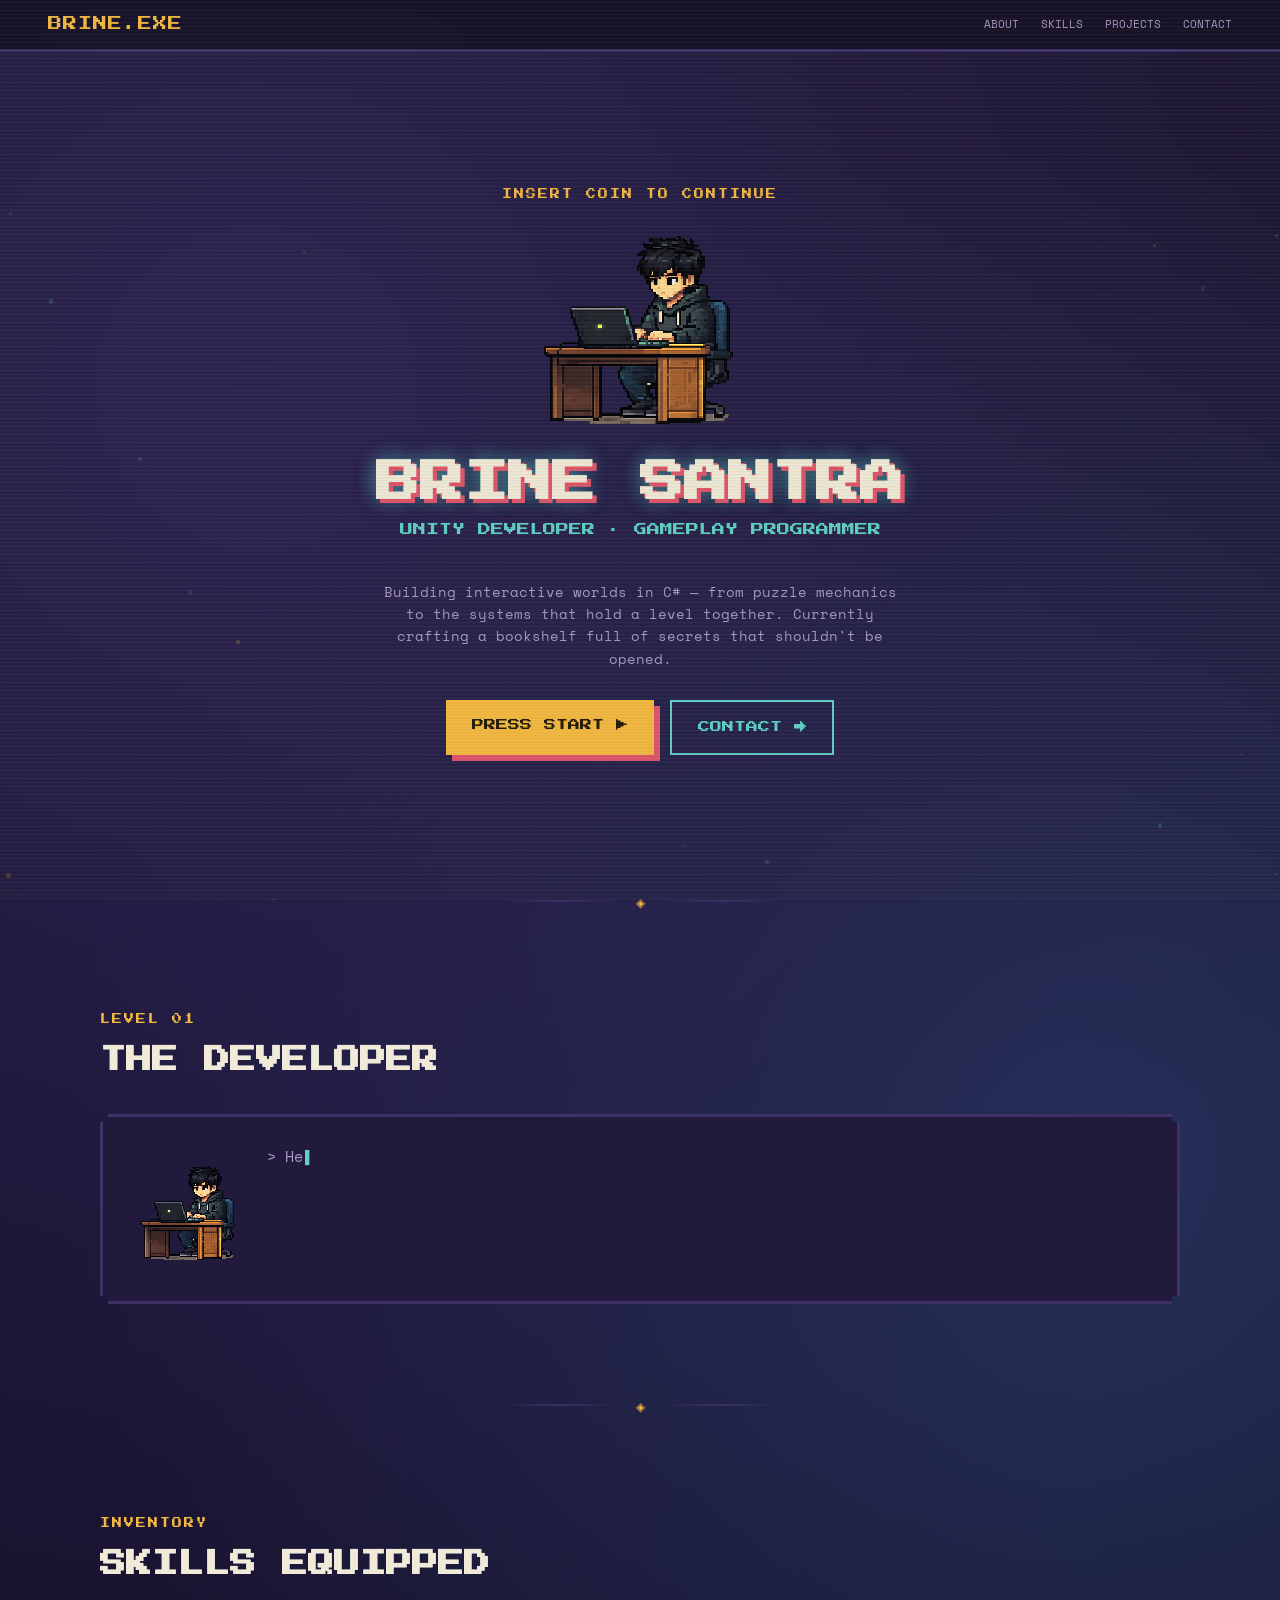
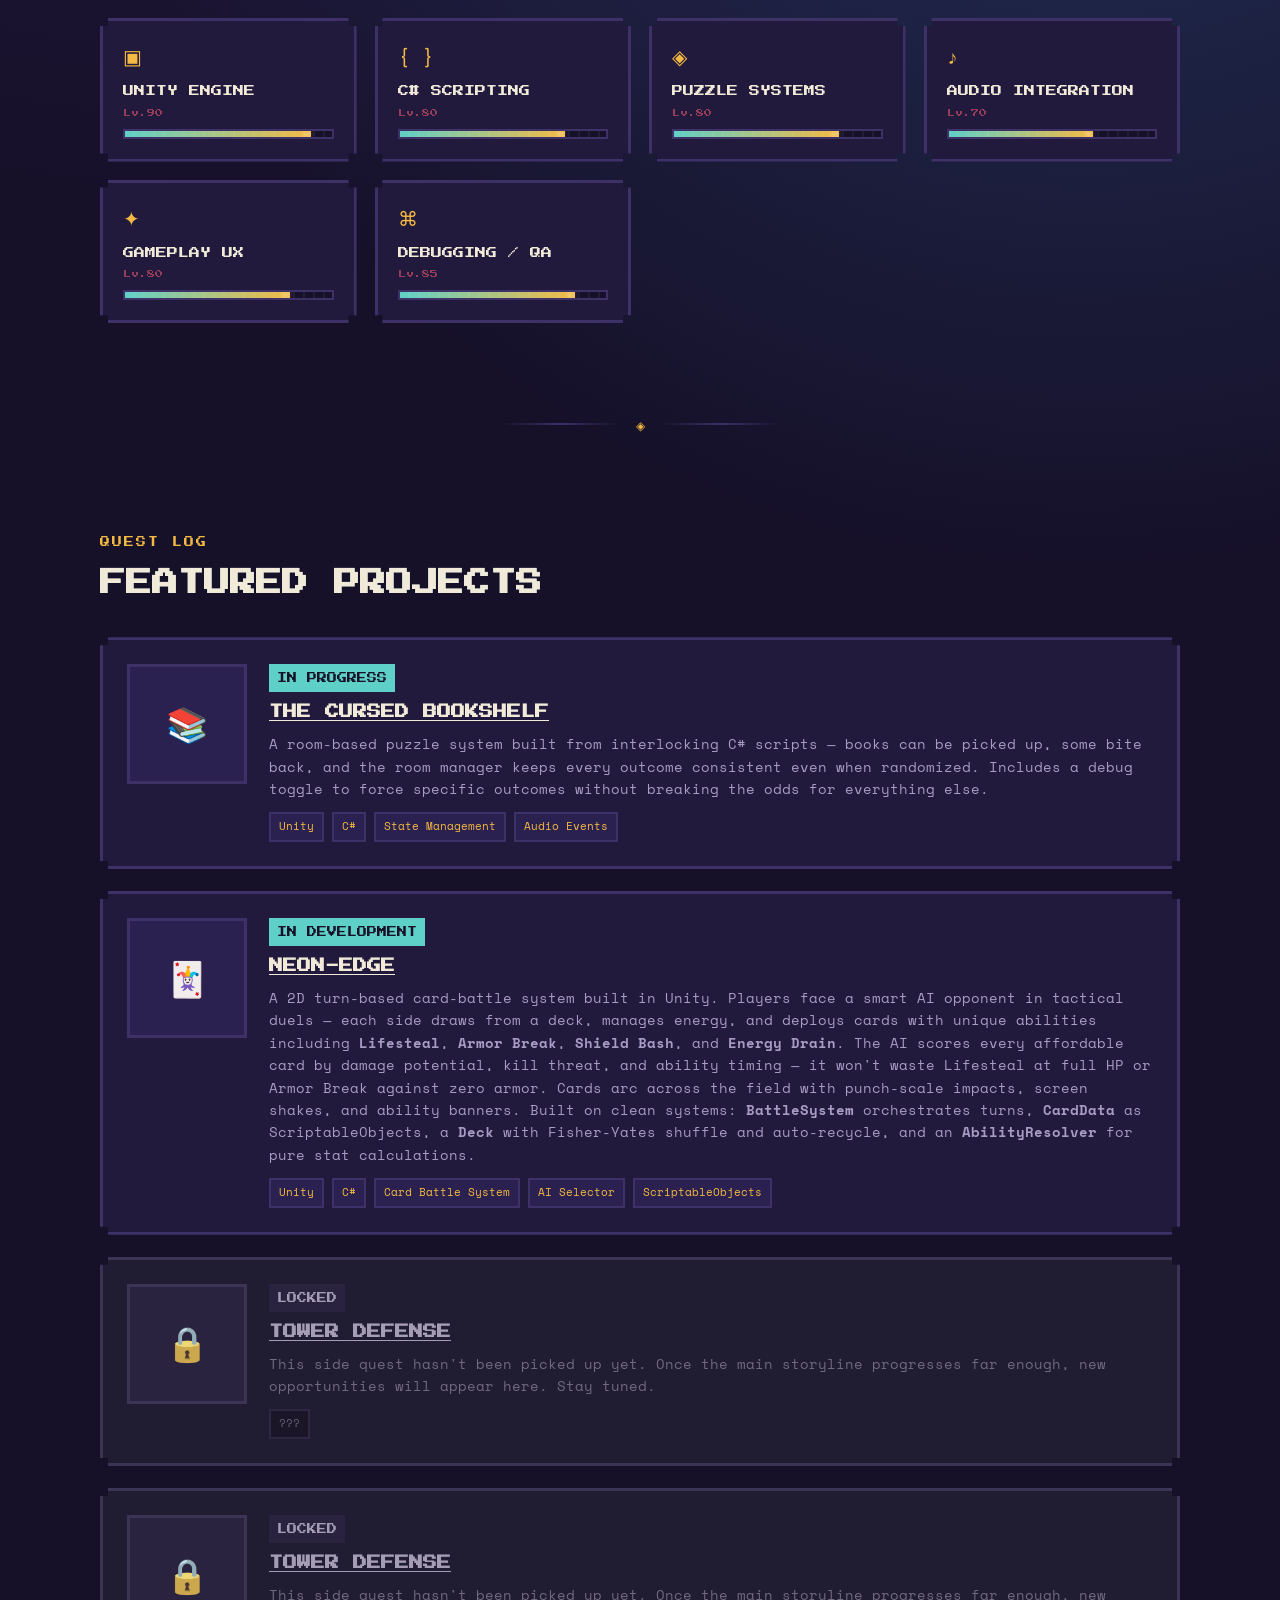
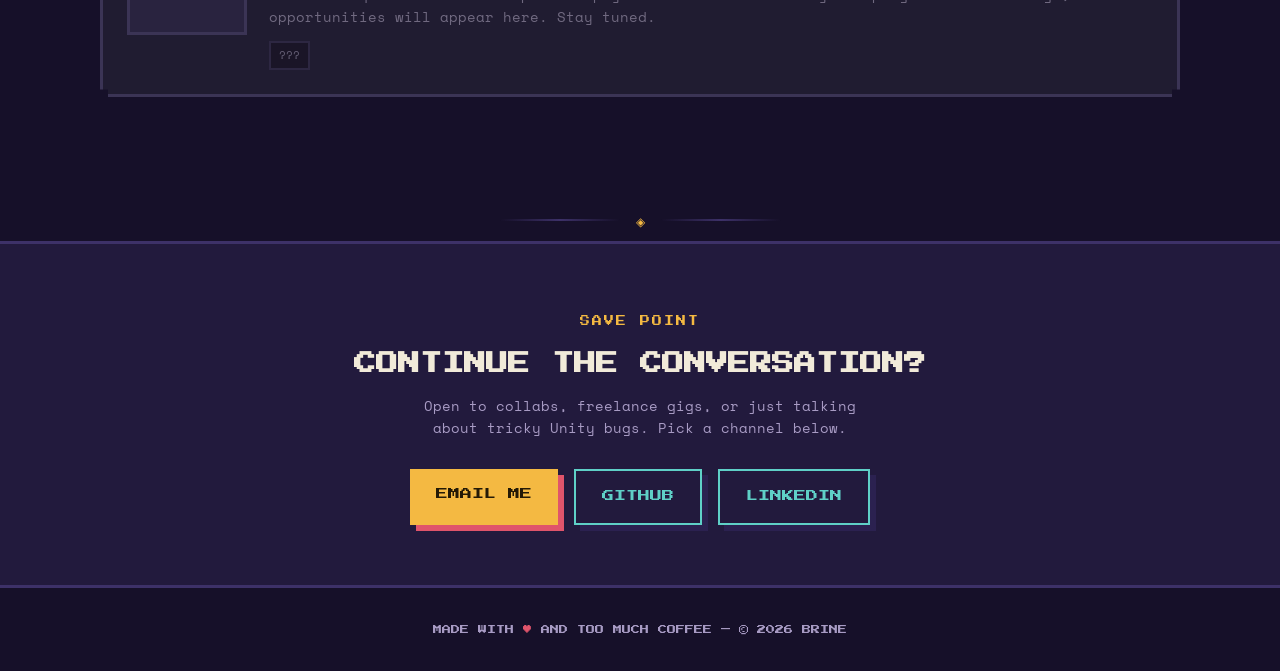
==== index.html @ f021f153 "updating index.html Updated the portfolio from REEF.EXE to BRINE.EXE, including changes to the title" ====
<!DOCTYPE html>
<html lang="en">
<head>
<meta charset="UTF-8">
<meta name="viewport" content="width=device-width, initial-scale=1.0, viewport-fit=cover">
<title>BRINE.EXE — Unity Developer Portfolio</title>
<link rel="icon" href="./assets/dev-laptop.png" type="image/png">
<link rel="preconnect" href="https://fonts.googleapis.com">
<link href="https://fonts.googleapis.com/css2?family=Press+Start+2P&family=Space+Mono:wght@400;700&display=swap" rel="stylesheet">
<link rel="stylesheet" href="style.css">
</head>
<body>

<!-- Scroll progress bar -->
<div class="progress-bar" role="progressbar" aria-valuenow="0" aria-valuemin="0" aria-valuemax="100" id="progressBar"></div>

<!-- CRT overlay with animated scan line -->
<div class="crt-overlay" aria-hidden="true"></div>
<div class="crt-scanline" aria-hidden="true"></div>

<!-- Ambient floating particles -->
<div class="particles" aria-hidden="true" id="particles"></div>

<nav class="nav">
  <span class="nav__logo pixel-font">BRINE.EXE</span>
  <button class="nav__toggle" aria-label="Toggle navigation menu" aria-expanded="false">
    <span></span><span></span><span></span>
  </button>
  <ul class="nav__links" id="navLinks">
    <li><a href="#about">ABOUT</a></li>
    <li><a href="#inventory">SKILLS</a></li>
    <li><a href="#quests">PROJECTS</a></li>
    <li><a href="#save">CONTACT</a></li>
  </ul>
</nav>

<header class="hero">
  <div class="stars" aria-hidden="true" id="starField"></div>
  <p class="hero__coin pixel-font">INSERT COIN TO CONTINUE</p>

  <div class="parallax-wrapper">
    <img src="./assets/dev-laptop.png" alt="Developer at laptop" class="sprite" width="200" height="200" style="image-rendering: pixelated;" loading="eager">
  </div>

  <h1 class="hero__title glitch" data-text="BRINE SANTRA" id="heroTitle">BRINE SANTRA</h1>
  <p class="hero__subtitle">UNITY DEVELOPER · GAMEPLAY PROGRAMMER</p>
  <p class="hero__desc">Building interactive worlds in C# — from puzzle mechanics to the systems that hold a level together. Currently crafting a bookshelf full of secrets that shouldn't be opened.</p>
  <div class="hero__actions">
    <a href="#quests" class="btn">PRESS START ▶</a>
    <a href="#save" class="btn btn--ghost">CONTACT →</a>
  </div>
</header>

<div class="section-divider" data-reveal>
  <span class="section-divider__line"></span>
  <span class="section-divider__icon pixel-font">◈</span>
  <span class="section-divider__line"></span>
</div>

<section id="about" data-reveal>
  <div class="container">
    <p class="section__eyebrow pixel-font">LEVEL 01</p>
    <h2 class="section__title pixel-font"><span class="glitch neon-hover" data-text="THE DEVELOPER">THE DEVELOPER</span></h2>
    <div class="dialogue pixel-border pixel-corners" id="dialogue">
      <img src="./assets/dev-laptop.png" alt="Developer avatar" class="sprite" width="100" height="100" style="image-rendering: pixelated;" loading="lazy">
      <div class="dialogue__text">
        <p data-typewriter>&gt; Hey, I'm <strong>Brine</strong>. I work in <strong>Unity</strong>, writing the C# scripts that turn a scene full of assets into something that actually plays.</p>
        <p data-typewriter data-typewriter-delay="600">&gt; I like systems that talk to each other cleanly — pickups that trigger audio cues, managers that track room state, dialogue that remembers what already happened.</p>
        <p data-typewriter data-typewriter-delay="1200">&gt; Currently deep in a puzzle system involving a bookshelf, a curse, and a lot of edge cases.</p>
      </div>
    </div>
  </div>
</section>

<div class="section-divider" data-reveal>
  <span class="section-divider__line"></span>
  <span class="section-divider__icon pixel-font">◈</span>
  <span class="section-divider__line"></span>
</div>

<section id="inventory" data-reveal>
  <div class="container">
    <p class="section__eyebrow pixel-font">INVENTORY</p>
    <h2 class="section__title pixel-font"><span class="glitch neon-hover" data-text="SKILLS EQUIPPED">SKILLS EQUIPPED</span></h2>
    <div class="grid" data-reveal-stagger>
      <div class="item pixel-border pixel-corners" data-xp="90">
        <div class="item__icon">▣</div>
        <p class="item__name">UNITY ENGINE</p>
        <div class="item__level pixel-font" aria-hidden="true">Lv.90</div>
        <div class="xp-track"><div class="xp-fill"></div></div>
      </div>
      <div class="item pixel-border pixel-corners" data-xp="80">
        <div class="item__icon">{ }</div>
        <p class="item__name">C# SCRIPTING</p>
        <div class="item__level pixel-font" aria-hidden="true">Lv.80</div>
        <div class="xp-track"><div class="xp-fill"></div></div>
      </div>
      <div class="item pixel-border pixel-corners" data-xp="80">
        <div class="item__icon">◈</div>
        <p class="item__name">PUZZLE SYSTEMS</p>
        <div class="item__level pixel-font" aria-hidden="true">Lv.80</div>
        <div class="xp-track"><div class="xp-fill"></div></div>
      </div>
      <div class="item pixel-border pixel-corners" data-xp="70">
        <div class="item__icon">♪</div>
        <p class="item__name">AUDIO INTEGRATION</p>
        <div class="item__level pixel-font" aria-hidden="true">Lv.70</div>
        <div class="xp-track"><div class="xp-fill"></div></div>
      </div>
      <div class="item pixel-border pixel-corners" data-xp="80">
        <div class="item__icon">✦</div>
        <p class="item__name">GAMEPLAY UX</p>
        <div class="item__level pixel-font" aria-hidden="true">Lv.80</div>
        <div class="xp-track"><div class="xp-fill"></div></div>
      </div>
      <div class="item pixel-border pixel-corners" data-xp="85">
        <div class="item__icon">⌘</div>
        <p class="item__name">DEBUGGING / QA</p>
        <div class="item__level pixel-font" aria-hidden="true">Lv.85</div>
        <div class="xp-track"><div class="xp-fill"></div></div>
      </div>
    </div>
  </div>
</section>

<div class="section-divider" data-reveal>
  <span class="section-divider__line"></span>
  <span class="section-divider__icon pixel-font">◈</span>
  <span class="section-divider__line"></span>
</div>

<section id="quests" data-reveal>
  <div class="container">
    <p class="section__eyebrow pixel-font">QUEST LOG</p>
    <h2 class="section__title pixel-font"><span class="glitch neon-hover" data-text="FEATURED PROJECTS">FEATURED PROJECTS</span></h2>

    <article class="quest pixel-border pixel-corners" data-reveal>
      <div class="quest__thumb" aria-hidden="true">📚</div>
      <div>
        <span class="quest__tag">IN PROGRESS</span>
        <h3 class="quest__title"><a href="" class="quest__link">THE CURSED BOOKSHELF</a></h3>
        <p class="quest__desc">A room-based puzzle system built from interlocking C# scripts — books can be picked up, some bite back, and the room manager keeps every outcome consistent even when randomized. Includes a debug toggle to force specific outcomes without breaking the odds for everything else.</p>
        <ul class="quest__stack">
          <li>Unity</li><li>C#</li><li>State Management</li><li>Audio Events</li>
        </ul>
      </div>
    </article>

    <article class="quest pixel-border pixel-corners" data-reveal>
      <div class="quest__thumb" aria-hidden="true">🃏</div>
      <div>
        <span class="quest__tag">IN DEVELOPMENT</span>
        <h3 class="quest__title"><a href="" class="quest__link">NEON-EDGE</a></h3>
        <p class="quest__desc">A 2D turn-based card-battle system built in Unity. Players face a smart AI opponent in tactical duels — each side draws from a deck, manages energy, and deploys cards with unique abilities including <strong>Lifesteal</strong>, <strong>Armor Break</strong>, <strong>Shield Bash</strong>, and <strong>Energy Drain</strong>. The AI scores every affordable card by damage potential, kill threat, and ability timing — it won't waste Lifesteal at full HP or Armor Break against zero armor. Cards arc across the field with punch-scale impacts, screen shakes, and ability banners. Built on clean systems: <strong>BattleSystem</strong> orchestrates turns, <strong>CardData</strong> as ScriptableObjects, a <strong>Deck</strong> with Fisher-Yates shuffle and auto-recycle, and an <strong>AbilityResolver</strong> for pure stat calculations.</p>
        <ul class="quest__stack">
          <li>Unity</li><li>C#</li><li>Card Battle System</li><li>AI Selector</li><li>ScriptableObjects</li>
        </ul>
      </div>
    </article>

    <article class="quest quest--locked pixel-border pixel-corners" data-reveal>
      <div class="quest__thumb" aria-hidden="true">🔒</div>
      <div>
        <span class="quest__tag quest__tag--locked">LOCKED</span>
        <h3 class="quest__title"><a href="" class="quest__link">TOWER DEFENSE</a></h3>
        <p class="quest__desc">This side quest hasn't been picked up yet. Once the main storyline progresses far enough, new opportunities will appear here. Stay tuned.</p>
        <ul class="quest__stack">
          <li>???</li>
        </ul>
      </div>
    </article>

        <article class="quest quest--locked pixel-border pixel-corners" data-reveal>
      <div class="quest__thumb" aria-hidden="true">🔒</div>
      <div>
        <span class="quest__tag quest__tag--locked">LOCKED</span>
        <h3 class="quest__title"><a href="" class="quest__link">TOWER DEFENSE</a></h3>
        <p class="quest__desc">This side quest hasn't been picked up yet. Once the main storyline progresses far enough, new opportunities will appear here. Stay tuned.</p>
        <ul class="quest__stack">
          <li>???</li>
        </ul>
      </div>
    </article>
  </div>
</section>

<div class="section-divider" data-reveal>
  <span class="section-divider__line"></span>
  <span class="section-divider__icon pixel-font">◈</span>
  <span class="section-divider__line"></span>
</div>

<section id="save" class="savepoint" data-reveal>
  <p class="section__eyebrow pixel-font">SAVE POINT</p>
  <h2 class="savepoint__title pixel-font">CONTINUE THE CONVERSATION?</h2>
  <p class="savepoint__desc">Open to collabs, freelance gigs, or just talking about tricky Unity bugs. Pick a channel below.</p>
  <div class="savepoint__links">
    <a href="mailto:you@example.com" class="btn">EMAIL ME</a>
    <a href="https://github.com/brinereef1" class="btn btn--ghost">GITHUB</a>
    <a href="https://www.linkedin.com/in/brine-santra-77b17a32a/" class="btn btn--ghost">LINKEDIN</a>
  </div>
</section>

<button class="back-to-top pixel-font" id="backToTop" aria-label="Back to top">↑ RESUME</button>

<footer>
  <p class="pixel-font">MADE WITH <span class="heart">♥</span> AND TOO MUCH COFFEE — © <span id="year"></span> BRINE</p>
</footer>

<script src="script.js"></script>

</body>
</html>
---- style.css ----
:root{
  --bg-deep:#161029;
  --bg-panel:#221a3d;
  --bg-panel-2:#2b2150;
  --accent-gold:#f4b942;
  --accent-teal:#5fd0c7;
  --accent-magenta:#e0546b;
  --text-light:#f1ead9;
  --text-dim:#a89bc4;
  --line:#3d3168;
  --px:8px;
}

*{box-sizing:border-box;}
html{scroll-behavior:smooth; overflow-x:hidden;}
@media (prefers-reduced-motion: reduce){
  html{scroll-behavior:auto;}
  *{animation-duration:.001ms !important; animation-iteration-count:1 !important; transition-duration:.001ms !important;}
  .glitch::before, .glitch::after{display:none;}
  .shooting-star{display:none !important;}
  .crt-scanline{display:none !important;}
  [data-reveal]{opacity:1 !important; transform:none !important;}
  .back-to-top{opacity:0 !important; pointer-events:none !important;}
}

body{
  margin:0;
  background:var(--bg-deep);
  color:var(--text-light);
  font-family:'Space Mono', monospace;
  line-height:1.6;
  overflow-x:hidden;
  background-image:
    radial-gradient(circle at 20% 10%, #2c2354 0%, transparent 40%),
    radial-gradient(circle at 85% 30%, #23335a 0%, transparent 35%);
}

h1,h2,h3, .pixel-font{
  font-family:'Press Start 2P', monospace;
  line-height:1.5;
}

a{color:inherit;}

/* ── Scroll Progress Bar ─────────────────────────────────────────── */
.progress-bar{
  position:fixed; top:0; left:0; z-index:100;
  height:3px;
  background:linear-gradient(90deg, var(--accent-teal), var(--accent-gold), var(--accent-magenta));
  width:0%;
  transition:width 0.1s linear;
  box-shadow:0 0 8px var(--accent-teal);
}

/* ── CRT Overlay ─────────────────────────────────────────────────── */
.crt-overlay{
  pointer-events:none;
  position:fixed; inset:0; z-index:50;
  background:repeating-linear-gradient(
    to bottom,
    rgba(0,0,0,0.12) 0px,
    rgba(0,0,0,0.12) 1px,
    transparent 2px,
    transparent 3px
  );
  mix-blend-mode:multiply;
  opacity:.35;
}

.crt-scanline{
  pointer-events:none;
  position:fixed; inset:0; z-index:51;
  background:linear-gradient(
    to bottom,
    transparent 0%,
    rgba(95, 208, 199, 0.03) 49.9%,
    rgba(95, 208, 199, 0.08) 50%,
    rgba(244, 185, 66, 0.08) 50.1%,
    transparent 100%
  );
  background-size:100% 4px;
  animation:scanline 8s linear infinite;
}
@keyframes scanline{
  0%{transform:translateY(-100%);}
  100%{transform:translateY(100vh);}
}

/* ── Glitch ──────────────────────────────────────────────────────── */
.glitch{
  position:relative;
  display:inline-block;
}
.glitch::before,
.glitch::after{
  content:attr(data-text);
  position:absolute;
  left:0; top:0;
  width:100%; height:100%;
}
.glitch::before{
  animation:glitch-1 0.3s cubic-bezier(0.25, 0.46, 0.45, 0.94) infinite;
  color:var(--accent-teal);
  z-index:-1;
}
.glitch::after{
  animation:glitch-2 0.3s cubic-bezier(0.25, 0.46, 0.45, 0.94) infinite;
  color:var(--accent-magenta);
  z-index:-2;
}
@keyframes glitch-1{
  0%{ clip-path:inset(40% 0 61% 0); transform:translate(-2px, -2px); }
  20%{ clip-path:inset(92% 0 1% 0); transform:translate(2px, 2px); }
  40%{ clip-path:inset(43% 0 1% 0); transform:translate(-2px, 2px); }
  60%{ clip-path:inset(25% 0 58% 0); transform:translate(2px, -2px); }
  80%{ clip-path:inset(54% 0 7% 0); transform:translate(-2px, -2px); }
  100%{ clip-path:inset(58% 0 43% 0); transform:translate(2px, 2px); }
}
@keyframes glitch-2{
  0%{ clip-path:inset(27% 0 58% 0); transform:translate(2px, -2px); }
  20%{ clip-path:inset(5% 0 58% 0); transform:translate(-2px, 2px); }
  40%{ clip-path:inset(54% 0 7% 0); transform:translate(2px, 2px); }
  60%{ clip-path:inset(73% 0 9% 0); transform:translate(-2px, -2px); }
  80%{ clip-path:inset(40% 0 58% 0); transform:translate(2px, 2px); }
  100%{ clip-path:inset(1% 0 99% 0); transform:translate(-2px, -2px); }
}

.neon-hover{transition:all 0.2s;}
.neon-hover:hover{
  text-shadow:0 0 8px var(--accent-teal), 0 0 16px var(--accent-teal), 0 0 24px var(--accent-magenta);
}

/* ── Pixel Corners & Border ──────────────────────────────────────── */
.pixel-corners{
  clip-path: polygon(
    0 var(--px), var(--px) var(--px), var(--px) 0,
    calc(100% - var(--px)) 0, calc(100% - var(--px)) var(--px), 100% var(--px),
    100% calc(100% - var(--px)), calc(100% - var(--px)) calc(100% - var(--px)), calc(100% - var(--px)) 100%,
    var(--px) 100%, var(--px) calc(100% - var(--px)), 0 calc(100% - var(--px))
  );
}

.pixel-border{
  border:3px solid var(--line);
  background:var(--bg-panel);
}

/* ── Navigation ──────────────────────────────────────────────────── */
.nav{
  position:sticky; top:0; z-index:40;
  display:flex; align-items:center; justify-content:space-between;
  padding:14px clamp(16px,4vw,48px);
  background:rgba(22,16,41,.9);
  backdrop-filter:blur(4px);
  border-bottom:3px solid var(--line);
}
.nav__logo{font-size:clamp(11px,2vw,14px); color:var(--accent-gold); letter-spacing:1px;}
.nav__links{
  display:flex; gap:clamp(10px,2vw,22px);
  font-size:11px; list-style:none; margin:0; padding:0;
  transition:transform 0.3s ease, opacity 0.3s ease;
}
.nav__links a{
  text-decoration:none; color:var(--text-dim);
  transition:color .15s, text-shadow .15s;
  position:relative;
}
.nav__links a::after{
  content:'';
  position:absolute; bottom:-3px; left:0; width:0; height:2px;
  background:var(--accent-teal);
  transition:width 0.2s ease;
}
.nav__links a:hover::after,
.nav__links a:focus-visible::after{width:100%;}
.nav__links a:hover, .nav__links a:focus-visible{
  color:var(--accent-teal);
  text-shadow:0 0 4px var(--accent-teal);
}

/* ── Hamburger ───────────────────────────────────────────────────── */
.nav__toggle{
  display:none;
  flex-direction:column;
  justify-content:center;
  align-items:center;
  gap:5px;
  width:36px; height:36px;
  background:transparent;
  border:2px solid var(--accent-teal);
  cursor:pointer;
  padding:6px;
  z-index:42;
  transition:border-color 0.2s, box-shadow 0.2s;
}
.nav__toggle:hover,
.nav__toggle:focus-visible{
  border-color:var(--accent-gold);
  box-shadow:0 0 10px var(--accent-teal);
  outline:none;
}
.nav__toggle span{
  display:block;
  width:100%; height:2px;
  background:var(--text-light);
  transition:transform 0.3s ease, opacity 0.3s ease;
  transform-origin:center;
}
.nav__toggle[aria-expanded="true"] span:nth-child(1){
  transform:translateY(7px) rotate(45deg);
}
.nav__toggle[aria-expanded="true"] span:nth-child(2){
  opacity:0;
  transform:scaleX(0);
}
.nav__toggle[aria-expanded="true"] span:nth-child(3){
  transform:translateY(-7px) rotate(-45deg);
}

@media (max-width:640px){
  .nav__toggle{display:flex;}
  .nav__links{
    position:fixed; top:0; right:0; z-index:41;
    flex-direction:column;
    gap:0;
    min-width:220px; height:100vh;
    background:rgba(22,16,41,.97);
    backdrop-filter:blur(8px);
    padding:80px 32px 32px;
    transform:translateX(100%);
    opacity:0;
    border-left:3px solid var(--line);
  }
  .nav__links--open{
    transform:translateX(0);
    opacity:1;
  }
  .nav__links li{border-bottom:1px solid var(--line);}
  .nav__links a{
    display:block;
    padding:16px 0;
    font-size:13px;
  }
  body.nav-open{overflow:hidden;}
}

/* ── Hero ────────────────────────────────────────────────────────── */
.hero{
  min-height:92vh;
  display:flex; flex-direction:column; align-items:center; justify-content:center;
  text-align:center;
  padding:clamp(24px,6vw,60px) 20px;
  position:relative;
  overflow:hidden;
}
.hero__coin{
  font-size:10px; color:var(--accent-gold);
  letter-spacing:2px;
  animation:blink 1.1s steps(1) infinite;
}
@keyframes blink{ 50%{opacity:0;} }

.sprite{
  image-rendering:pixelated;
  margin:18px auto 10px;
  display:block;
  transition:transform 0.3s ease;
}
.sprite:hover{transform:scale(1.08);}

.hero__title{
  font-size:clamp(22px,6vw,44px);
  color:var(--text-light);
  text-shadow:
    var(--mouse-shadow-x, 4px) var(--mouse-shadow-y, 4px) 0 var(--accent-magenta),
    var(--mouse-glow-x, 0px) var(--mouse-glow-y, 0px) 20px rgba(95, 208, 199, 0.25);
  margin:10px 0 4px;
  transition:text-shadow 0.08s ease-out;
}
.hero__subtitle{
  font-family:'Press Start 2P',monospace;
  font-size:clamp(10px,2vw,13px);
  color:var(--accent-teal);
  margin:0 0 26px;
}
.hero__desc{max-width:520px; color:var(--text-dim); font-size:14px; margin-bottom:30px;}
.hero__actions{
  display:flex;
  gap:16px;
  flex-wrap:wrap;
  justify-content:center;
}

/* ── Buttons ─────────────────────────────────────────────────────── */
.btn{
  font-family:'Press Start 2P',monospace;
  font-size:12px;
  padding:16px 26px;
  background:var(--accent-gold);
  color:#241a06;
  border:none;
  cursor:pointer;
  text-decoration:none;
  display:inline-block;
  box-shadow:6px 6px 0 var(--accent-magenta);
  transition:transform .12s, box-shadow .12s, text-shadow .12s, background .12s;
  position:relative;
  overflow:hidden;
}
.btn::before{
  content:'';
  position:absolute; inset:0;
  background:linear-gradient(135deg, rgba(255,255,255,0.2) 0%, transparent 50%);
  opacity:0;
  transition:opacity 0.3s;
}
.btn:hover::before{opacity:1;}
.btn:hover, .btn:focus-visible{
  transform:translate(-2px,-2px);
  box-shadow:8px 8px 0 var(--accent-magenta), 0 0 16px var(--accent-gold);
  text-shadow:0 0 8px rgba(244, 185, 66, 0.8);
  outline:none;
}
.btn:active{transform:translate(2px,2px); box-shadow:2px 2px 0 var(--accent-magenta);}
.btn--ghost{
  background:transparent;
  color:var(--accent-teal);
  box-shadow:6px 6px 0 var(--bg-panel-2);
  border:2px solid var(--accent-teal);
}
.btn--ghost:hover{
  box-shadow:8px 8px 0 var(--bg-panel-2), 0 0 20px var(--accent-teal);
  text-shadow:0 0 12px var(--accent-teal);
  background:rgba(95, 208, 199, 0.06);
}

/* ── Stars ───────────────────────────────────────────────────────── */
.stars{
  position:absolute; inset:0; overflow:hidden;
}
.star-far{animation:twinkle-far 6s ease-in-out infinite;}
.star-mid{animation:twinkle-mid 5s ease-in-out infinite;}
.star-near{animation:twinkle-near 4s ease-in-out infinite;}
@keyframes twinkle-far{
  0%,100%{opacity:0.2; transform:translateY(0);}
  50%{opacity:0.5; transform:translateY(-8px);}
}
@keyframes twinkle-mid{
  0%,100%{opacity:0.4; transform:translateY(0);}
  50%{opacity:0.7; transform:translateY(-12px);}
}
@keyframes twinkle-near{
  0%,100%{opacity:0.6; transform:translateY(0);}
  50%{opacity:1; transform:translateY(-16px);}
}

/* ── Shooting Stars ──────────────────────────────────────────────── */
.shooting-star{
  position:absolute;
  width:3px; height:3px;
  background:var(--text-light);
  border-radius:50%;
  box-shadow:0 0 6px 2px rgba(244,185,66,0.6);
}
@keyframes shoot{
  0%{transform:translateX(0) translateY(0) scale(1); opacity:1;}
  10%{opacity:1; box-shadow:0 0 12px 4px rgba(244,185,66,0.8);}
  30%{transform:translateX(-180px) translateY(120px) scale(0.6); opacity:0.7;}
  100%{transform:translateX(-400px) translateY(280px) scale(0.1); opacity:0;}
}

/* ── Floating Particles ──────────────────────────────────────────── */
.particles{
  position:fixed; inset:0; z-index:1;
  pointer-events:none;
  overflow:hidden;
}
@keyframes float-particle{
  0%,100%{transform:translateY(0) translateX(0); opacity:0.1;}
  25%{transform:translateY(-30px) translateX(10px); opacity:0.2;}
  50%{transform:translateY(-60px) translateX(-5px); opacity:0.15;}
  75%{transform:translateY(-20px) translateX(15px); opacity:0.2;}
}

/* ── Sections ────────────────────────────────────────────────────── */
section{
  padding:80px clamp(18px,6vw,60px);
  position:relative;
  z-index:2;
}
.section__eyebrow{
  font-size:10px; color:var(--accent-gold); letter-spacing:2px; margin-bottom:14px;
}
.section__title{
  font-size:clamp(18px,3.4vw,26px);
  margin:0 0 34px;
  color:var(--text-light);
}
.container{max-width:1080px; margin:0 auto;}

/* ── Section Dividers ────────────────────────────────────────────── */
.section-divider{
  display:flex;
  align-items:center;
  justify-content:center;
  gap:16px;
  padding:12px 20px;
  position:relative;
  z-index:2;
}
.section-divider__line{
  flex:1;
  max-width:120px;
  height:2px;
  background:linear-gradient(90deg, transparent, var(--line), transparent);
}
.section-divider__icon{
  font-size:12px;
  color:var(--accent-gold);
  animation:divider-pulse 2.5s ease-in-out infinite;
}
@keyframes divider-pulse{
  0%,100%{opacity:0.4; transform:scale(1);}
  50%{opacity:1; transform:scale(1.15);}
}

/* ── Reveal Animations ───────────────────────────────────────────── */
[data-reveal]{
  opacity:0;
  transform:translateY(30px);
  transition:opacity 0.6s cubic-bezier(0.22, 1, 0.36, 1),
              transform 0.6s cubic-bezier(0.22, 1, 0.36, 1);
}
[data-reveal].revealed{
  opacity:1;
  transform:translateY(0);
}

[data-reveal-stagger] > *{
  opacity:0;
  transform:translateY(20px);
  transition:opacity 0.5s ease, transform 0.5s ease;
}
[data-reveal].revealed [data-reveal-stagger] > *{
  opacity:1;
  transform:translateY(0);
}

/* ── Dialogue ────────────────────────────────────────────────────── */
.dialogue{
  display:grid; grid-template-columns:auto 1fr; gap:28px; align-items:start;
  padding:28px clamp(18px,4vw,36px);
}
.dialogue__text p{margin:0 0 14px; font-size:14.5px; color:var(--text-dim);}
.dialogue__text strong{color:var(--accent-teal);}
@media (max-width:640px){
  .dialogue{grid-template-columns:1fr; text-align:center;}
  .dialogue__avatar{margin:0 auto;}
}

/* ── Typewriter ──────────────────────────────────────────────────── */
.typewriter-cursor{
  display:inline-block;
  color:var(--accent-teal);
  animation:typewriter-blink 0.7s steps(1) infinite;
  margin-left:2px;
  font-weight:700;
}
@keyframes typewriter-blink{
  0%,100%{opacity:0;}
  50%{opacity:1;}
}

/* ── Skills Grid ─────────────────────────────────────────────────── */
.grid{
  display:grid; gap:18px;
  grid-template-columns:repeat(auto-fit,minmax(210px,1fr));
}
.item{
  padding:20px; position:relative;
  transition:all .3s cubic-bezier(0.22, 1, 0.36, 1);
  overflow:hidden;
}
.item::before{
  content:'';
  position:absolute; inset:0;
  background:linear-gradient(135deg, transparent 60%, rgba(95, 208, 199, 0.05));
  opacity:0;
  transition:opacity 0.3s;
}
.item:hover::before{opacity:1;}
.item:hover{
  box-shadow:0 0 20px rgba(95, 208, 199, 0.25), inset 0 0 12px rgba(95, 208, 199, 0.08);
  transform:translateY(-4px) scale(1.02);
  border-color:var(--accent-teal);
}
.item__icon{font-size:20px; margin-bottom:10px; color:var(--accent-gold); display:inline-block;}
.item__name{
  font-family:'Press Start 2P'; font-size:11px; margin:0 0 6px; color:var(--text-light);
}
.item__level{
  font-size:8px; color:var(--accent-magenta); margin-bottom:10px;
  opacity:0.6;
  transition:opacity 0.3s, transform 0.3s;
}
.item:hover .item__level{
  opacity:1;
  transform:scale(1.1);
}
.xp-track{
  height:10px; background:var(--bg-deep); border:2px solid var(--line);
  position:relative;
  overflow:hidden;
}
.xp-track::after{
  content:'';
  position:absolute; inset:0;
  background:repeating-linear-gradient(
    90deg,
    transparent 0px,
    transparent 8px,
    rgba(255,255,255,0.05) 8px,
    rgba(255,255,255,0.05) 10px
  );
  pointer-events:none;
}
.xp-fill{
  height:100%; width:0%;
  background:linear-gradient(90deg, var(--accent-teal), var(--accent-gold));
  transition:width 1.2s cubic-bezier(0.22, 1, 0.36, 1);
  position:relative;
}
.xp-fill::after{
  content:'';
  position:absolute; right:0; top:0; bottom:0; width:8px;
  background:rgba(255,255,255,0.25);
  filter:blur(2px);
}

/* ── Quest Cards ─────────────────────────────────────────────────── */
.quest{
  padding:24px; margin-bottom:22px;
  display:grid; grid-template-columns:120px 1fr; gap:22px; align-items:start;
  transition:all .3s cubic-bezier(0.22, 1, 0.36, 1);
  position:relative;
}
.quest:hover{
  transform:translateY(-4px);
  box-shadow:0 16px 32px rgba(95, 208, 199, 0.2), 0 0 20px rgba(224, 84, 107, 0.12);
  border-color:var(--accent-teal);
}
@media (max-width:600px){ .quest{grid-template-columns:1fr;} }
.quest__tag{
  font-family:'Press Start 2P'; font-size:10px; color:var(--bg-deep);
  background:var(--accent-teal); padding:6px 8px; display:inline-block; margin-bottom:10px;
}
.quest__title{
  font-family:'Press Start 2P'; font-size:14px; margin:0 0 10px; color:var(--text-light);
}
.quest__desc{color:var(--text-dim); font-size:14px; margin:0 0 12px;}
.quest__stack{display:flex; flex-wrap:wrap; gap:8px; list-style:none; padding:0; margin:0; font-size:11px;}
.quest__stack li{
  background:var(--bg-panel-2); border:2px solid var(--line);
  padding:4px 8px; color:var(--accent-gold);
  transition:all 0.2s;
}
.quest:hover .quest__stack li{
  border-color:var(--accent-teal);
}
.quest__thumb{
  width:100%; aspect-ratio:1/1; background:var(--bg-panel-2);
  display:flex; align-items:center; justify-content:center; font-size:34px;
  border:3px solid var(--line);
  transition:border-color 0.3s, transform 0.3s;
}
.quest:hover .quest__thumb{
  border-color:var(--accent-gold);
  transform:scale(1.03);
}

/* ── Locked Quest Card ───────────────────────────────────────────── */
.quest--locked{
  opacity:0.7;
  filter:grayscale(0.4);
  transition:all 0.3s ease;
}
.quest--locked:hover{
  opacity:0.85;
  filter:grayscale(0.2);
  transform:translateY(-3px);
  box-shadow:0 12px 24px rgba(95, 208, 199, 0.08), 0 0 16px rgba(224, 84, 107, 0.05);
  border-color:var(--line);
}
.quest--locked .quest__tag--locked{
  background:var(--bg-panel-2);
  color:var(--text-dim);
}
.quest--locked .quest__title{color:var(--text-dim);}
.quest--locked .quest__desc{color:var(--text-dim); opacity:0.6;}
.quest--locked .quest__stack li{
  background:var(--bg-deep);
  color:var(--text-dim);
  opacity:0.5;
}
.quest--locked:hover .quest__thumb{
  border-color:var(--line);
  transform:scale(1.02);
}

/* ── Save Point / Contact ────────────────────────────────────────── */
.savepoint{
  text-align:center; padding:60px clamp(18px,6vw,60px);
  background:var(--bg-panel);
  border-top:3px solid var(--line);
  border-bottom:3px solid var(--line);
}
.savepoint__title{font-size:clamp(16px,3vw,22px); margin-bottom:14px;}
.savepoint__desc{color:var(--text-dim); max-width:460px; margin:0 auto 30px; font-size:14px;}
.savepoint__links{display:flex; flex-wrap:wrap; gap:16px; justify-content:center;}

/* ── Back to Top ─────────────────────────────────────────────────── */
.back-to-top{
  position:fixed; bottom:24px; right:24px; z-index:45;
  font-size:10px;
  padding:14px 18px;
  background:var(--bg-panel);
  color:var(--accent-teal);
  border:2px solid var(--accent-teal);
  cursor:pointer;
  opacity:0;
  transform:translateY(20px);
  pointer-events:none;
  transition:opacity 0.4s ease, transform 0.4s ease, box-shadow 0.3s, background 0.3s;
  box-shadow:0 0 0 transparent;
}
.back-to-top--visible{
  opacity:1;
  transform:translateY(0);
  pointer-events:auto;
}
.back-to-top:hover,
.back-to-top:focus-visible{
  background:var(--bg-panel-2);
  box-shadow:0 0 20px var(--accent-teal), 0 0 40px rgba(95, 208, 199, 0.2);
  color:var(--text-light);
  transform:translateY(-2px);
  outline:none;
}
.back-to-top:active{
  transform:translateY(1px);
}

/* ── Footer ──────────────────────────────────────────────────────── */
footer{
  text-align:center; padding:26px;
  font-size:11px;
  color:var(--text-dim);
  position:relative;
  z-index:2;
}
footer p{font-size:9px;}
.heart{
  color:var(--accent-magenta);
  display:inline-block;
  transition:transform 0.2s;
}
footer:hover .heart{
  animation:heart-beat 0.5s ease-in-out 3;
}
@keyframes heart-beat{
  0%,100%{transform:scale(1);}
  25%{transform:scale(1.3);}
  50%{transform:scale(1);}
  75%{transform:scale(1.2);}
}

/* ── Focus ───────────────────────────────────────────────────────── */
a:focus-visible, button:focus-visible{
  outline:3px solid var(--accent-gold);
  outline-offset:2px;
}

/* ── Parallax ────────────────────────────────────────────────────── */
.parallax-wrapper{
  will-change:transform;
}
@media (prefers-reduced-motion: reduce){
  .parallax-wrapper{transform:n
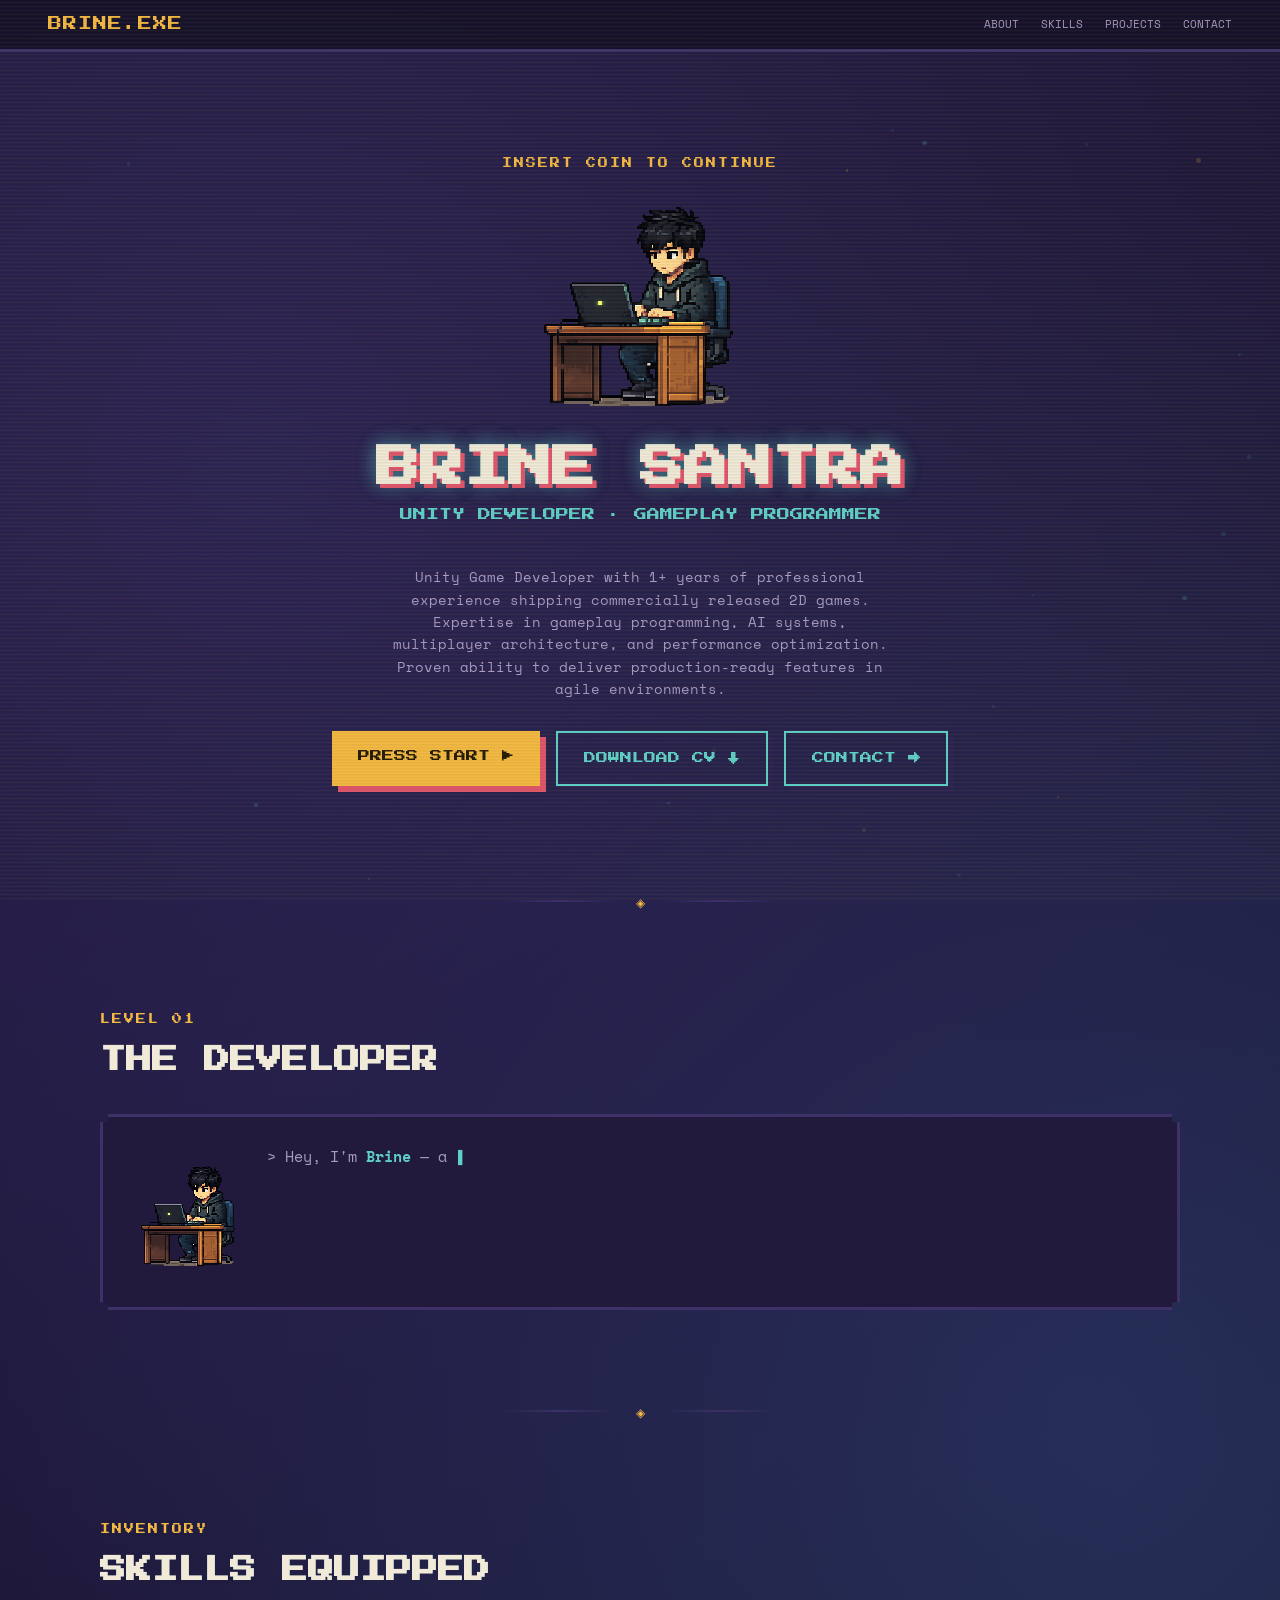
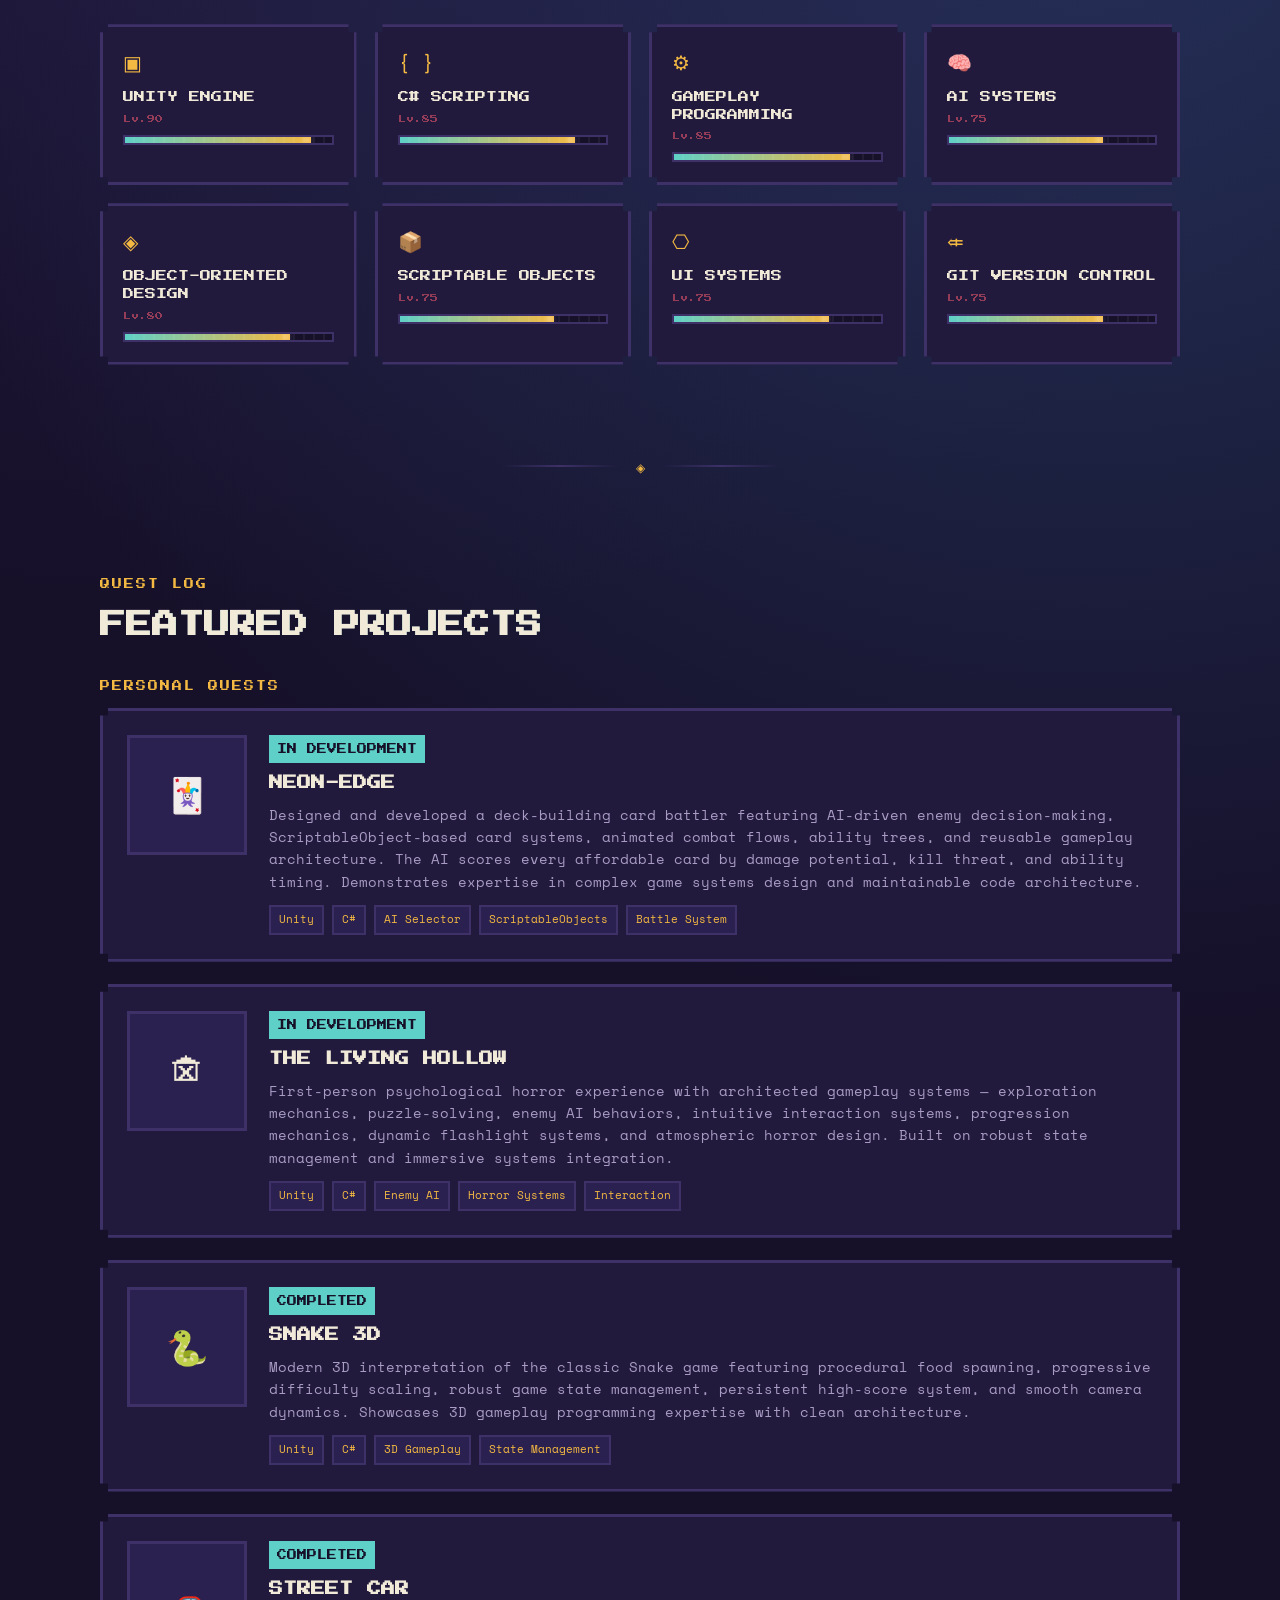
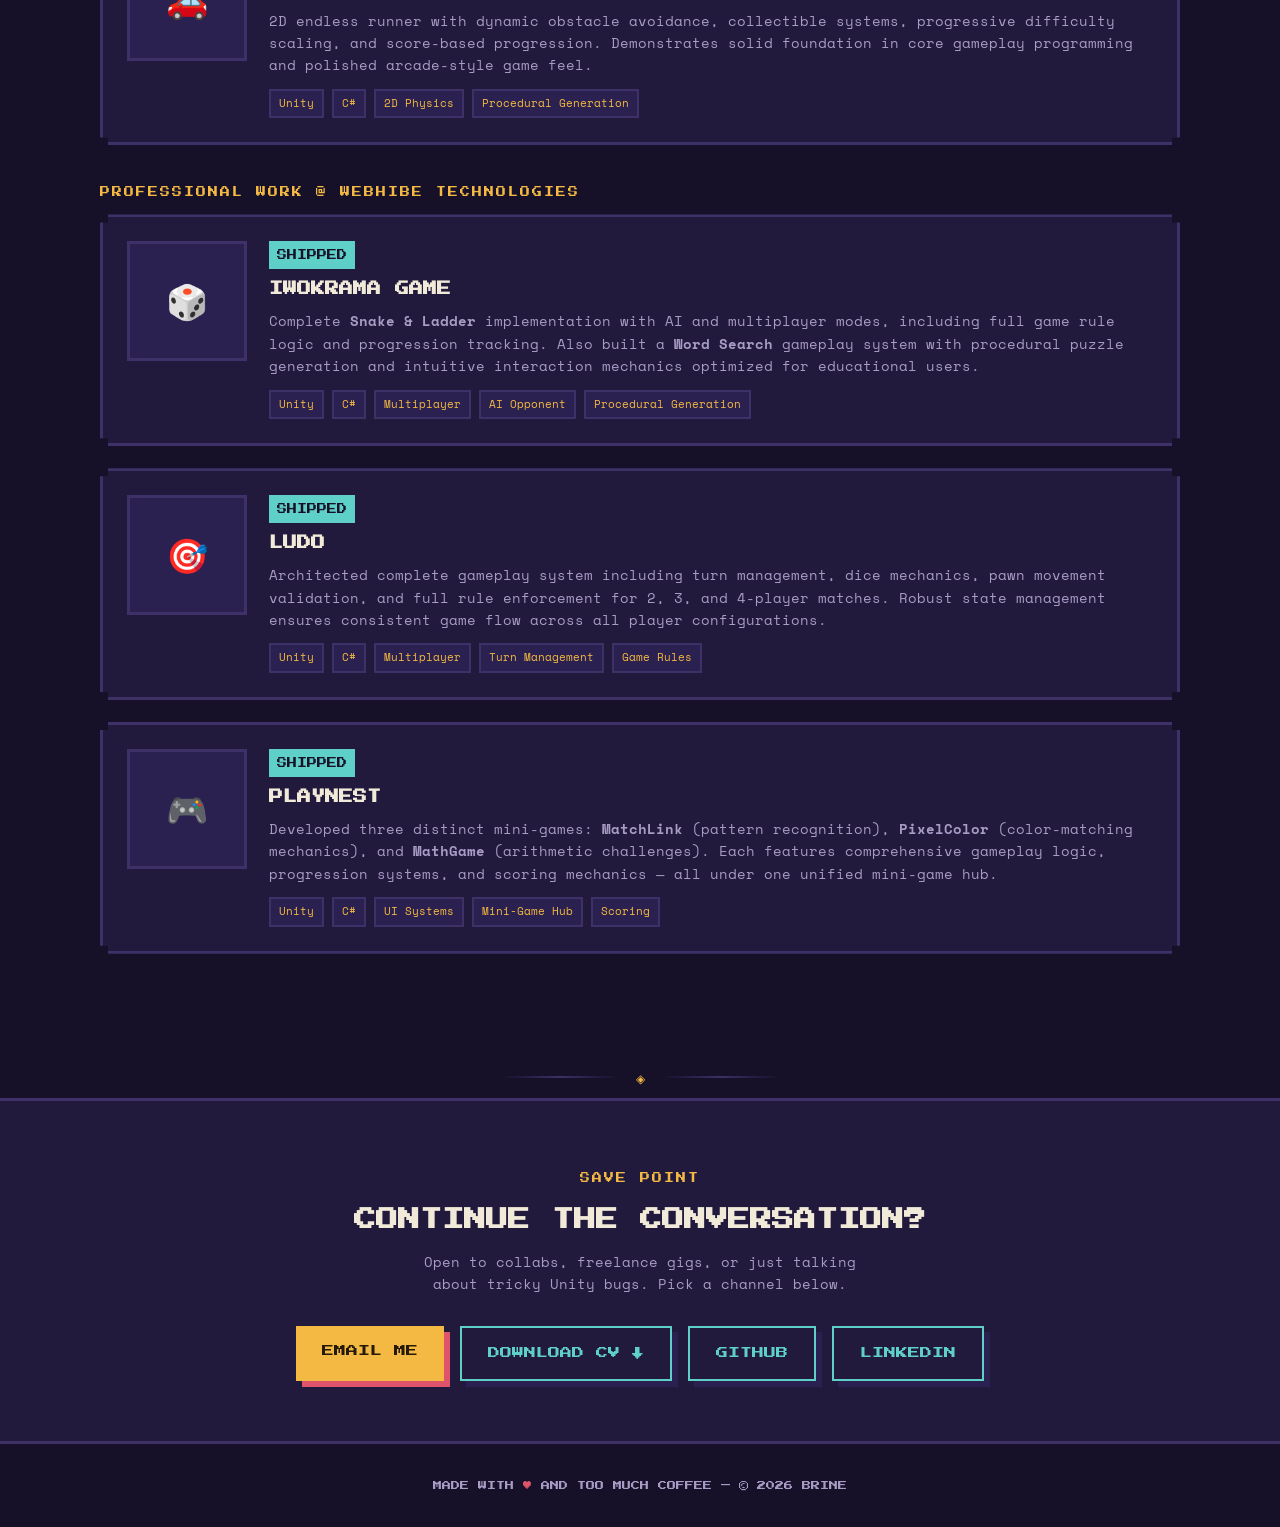
==== commit 5dff450b: "Revise portfolio content and add downloadable CV" ====
--- a/index.html
+++ b/index.html
@@ -44,9 +44,10 @@
 
   <h1 class="hero__title glitch" data-text="BRINE SANTRA" id="heroTitle">BRINE SANTRA</h1>
   <p class="hero__subtitle">UNITY DEVELOPER · GAMEPLAY PROGRAMMER</p>
-  <p class="hero__desc">Building interactive worlds in C# — from puzzle mechanics to the systems that hold a level together. Currently crafting a bookshelf full of secrets that shouldn't be opened.</p>
+  <p class="hero__desc">Unity Game Developer with 1+ years of professional experience shipping commercially released 2D games. Expertise in gameplay programming, AI systems, multiplayer architecture, and performance optimization. Proven ability to deliver production-ready features in agile environments.</p>
   <div class="hero__actions">
     <a href="#quests" class="btn">PRESS START ▶</a>
+    <a href="./assets/BrineSantra_Resume.pdf" download="BrineSantra_Resume.pdf" class="btn btn--ghost">DOWNLOAD CV ↓</a>
     <a href="#save" class="btn btn--ghost">CONTACT →</a>
   </div>
 </header>
@@ -64,9 +65,9 @@
     <div class="dialogue pixel-border pixel-corners" id="dialogue">
       <img src="./assets/dev-laptop.png" alt="Developer avatar" class="sprite" width="100" height="100" style="image-rendering: pixelated;" loading="lazy">
       <div class="dialogue__text">
-        <p data-typewriter>&gt; Hey, I'm <strong>Brine</strong>. I work in <strong>Unity</strong>, writing the C# scripts that turn a scene full of assets into something that actually plays.</p>
-        <p data-typewriter data-typewriter-delay="600">&gt; I like systems that talk to each other cleanly — pickups that trigger audio cues, managers that track room state, dialogue that remembers what already happened.</p>
-        <p data-typewriter data-typewriter-delay="1200">&gt; Currently deep in a puzzle system involving a bookshelf, a curse, and a lot of edge cases.</p>
+        <p data-typewriter>&gt; Hey, I'm <strong>Brine</strong> — a Unity Game Developer with 1+ years of professional experience shipping commercially released 2D games. I work at <strong>Webhibe Technologies</strong>, building gameplay systems, AI opponents, and multiplayer mechanics that go from prototype to production.</p>
+        <p data-typewriter data-typewriter-delay="600">&gt; I specialize in <strong>gameplay programming</strong>, <strong>AI systems</strong>, <strong>multiplayer architecture</strong>, and <strong>performance optimization</strong>. I've shipped Snake &amp; Ladder with AI, a full Ludo multiplayer system, and a mini-game hub — all in Unity C#. I believe in clean object-oriented design and systems that scale.</p>
+        <p data-typewriter data-typewriter-delay="1200">&gt; Currently pursuing a Bachelor's in Computer Application (IGNOU) alongside a Game Development diploma from Red Apple Learning. Always prototyping, always shipping — whether it's a card battler with smart AI or a psychological horror experience.</p>
       </div>
     </div>
   </div>
@@ -89,34 +90,46 @@
         <div class="item__level pixel-font" aria-hidden="true">Lv.90</div>
         <div class="xp-track"><div class="xp-fill"></div></div>
       </div>
-      <div class="item pixel-border pixel-corners" data-xp="80">
+      <div class="item pixel-border pixel-corners" data-xp="85">
         <div class="item__icon">{ }</div>
         <p class="item__name">C# SCRIPTING</p>
-        <div class="item__level pixel-font" aria-hidden="true">Lv.80</div>
+        <div class="item__level pixel-font" aria-hidden="true">Lv.85</div>
+        <div class="xp-track"><div class="xp-fill"></div></div>
+      </div>
+      <div class="item pixel-border pixel-corners" data-xp="85">
+        <div class="item__icon">⚙</div>
+        <p class="item__name">GAMEPLAY PROGRAMMING</p>
+        <div class="item__level pixel-font" aria-hidden="true">Lv.85</div>
+        <div class="xp-track"><div class="xp-fill"></div></div>
+      </div>
+      <div class="item pixel-border pixel-corners" data-xp="75">
+        <div class="item__icon">🧠</div>
+        <p class="item__name">AI SYSTEMS</p>
+        <div class="item__level pixel-font" aria-hidden="true">Lv.75</div>
         <div class="xp-track"><div class="xp-fill"></div></div>
       </div>
       <div class="item pixel-border pixel-corners" data-xp="80">
         <div class="item__icon">◈</div>
-        <p class="item__name">PUZZLE SYSTEMS</p>
+        <p class="item__name">OBJECT-ORIENTED DESIGN</p>
         <div class="item__level pixel-font" aria-hidden="true">Lv.80</div>
         <div class="xp-track"><div class="xp-fill"></div></div>
       </div>
-      <div class="item pixel-border pixel-corners" data-xp="70">
-        <div class="item__icon">♪</div>
-        <p class="item__name">AUDIO INTEGRATION</p>
-        <div class="item__level pixel-font" aria-hidden="true">Lv.70</div>
-        <div class="xp-track"><div class="xp-fill"></div></div>
-      </div>
-      <div class="item pixel-border pixel-corners" data-xp="80">
-        <div class="item__icon">✦</div>
-        <p class="item__name">GAMEPLAY UX</p>
-        <div class="item__level pixel-font" aria-hidden="true">Lv.80</div>
-        <div class="xp-track"><div class="xp-fill"></div></div>
-      </div>
-      <div class="item pixel-border pixel-corners" data-xp="85">
-        <div class="item__icon">⌘</div>
-        <p class="item__name">DEBUGGING / QA</p>
-        <div class="item__level pixel-font" aria-hidden="true">Lv.85</div>
+      <div class="item pixel-border pixel-corners" data-xp="75">
+        <div class="item__icon">📦</div>
+        <p class="item__name">SCRIPTABLE OBJECTS</p>
+        <div class="item__level pixel-font" aria-hidden="true">Lv.75</div>
+        <div class="xp-track"><div class="xp-fill"></div></div>
+      </div>
+      <div class="item pixel-border pixel-corners" data-xp="75">
+        <div class="item__icon">⎔</div>
+        <p class="item__name">UI SYSTEMS</p>
+        <div class="item__level pixel-font" aria-hidden="true">Lv.75</div>
+        <div class="xp-track"><div class="xp-fill"></div></div>
+      </div>
+      <div class="item pixel-border pixel-corners" data-xp="75">
+        <div class="item__icon">⤂</div>
+        <p class="item__name">GIT VERSION CONTROL</p>
+        <div class="item__level pixel-font" aria-hidden="true">Lv.75</div>
         <div class="xp-track"><div class="xp-fill"></div></div>
       </div>
     </div>
@@ -134,50 +147,92 @@
     <p class="section__eyebrow pixel-font">QUEST LOG</p>
     <h2 class="section__title pixel-font"><span class="glitch neon-hover" data-text="FEATURED PROJECTS">FEATURED PROJECTS</span></h2>
 
-    <article class="quest pixel-border pixel-corners" data-reveal>
-      <div class="quest__thumb" aria-hidden="true">📚</div>
-      <div>
-        <span class="quest__tag">IN PROGRESS</span>
-        <h3 class="quest__title"><a href="" class="quest__link">THE CURSED BOOKSHELF</a></h3>
-        <p class="quest__desc">A room-based puzzle system built from interlocking C# scripts — books can be picked up, some bite back, and the room manager keeps every outcome consistent even when randomized. Includes a debug toggle to force specific outcomes without breaking the odds for everything else.</p>
-        <ul class="quest__stack">
-          <li>Unity</li><li>C#</li><li>State Management</li><li>Audio Events</li>
-        </ul>
-      </div>
-    </article>
+    <!-- ── Personal Projects ── -->
+    <p class="section__eyebrow pixel-font" style="margin-top:10px;">PERSONAL QUESTS</p>
 
     <article class="quest pixel-border pixel-corners" data-reveal>
       <div class="quest__thumb" aria-hidden="true">🃏</div>
       <div>
         <span class="quest__tag">IN DEVELOPMENT</span>
-        <h3 class="quest__title"><a href="" class="quest__link">NEON-EDGE</a></h3>
-        <p class="quest__desc">A 2D turn-based card-battle system built in Unity. Players face a smart AI opponent in tactical duels — each side draws from a deck, manages energy, and deploys cards with unique abilities including <strong>Lifesteal</strong>, <strong>Armor Break</strong>, <strong>Shield Bash</strong>, and <strong>Energy Drain</strong>. The AI scores every affordable card by damage potential, kill threat, and ability timing — it won't waste Lifesteal at full HP or Armor Break against zero armor. Cards arc across the field with punch-scale impacts, screen shakes, and ability banners. Built on clean systems: <strong>BattleSystem</strong> orchestrates turns, <strong>CardData</strong> as ScriptableObjects, a <strong>Deck</strong> with Fisher-Yates shuffle and auto-recycle, and an <strong>AbilityResolver</strong> for pure stat calculations.</p>
-        <ul class="quest__stack">
-          <li>Unity</li><li>C#</li><li>Card Battle System</li><li>AI Selector</li><li>ScriptableObjects</li>
-        </ul>
-      </div>
-    </article>
-
-    <article class="quest quest--locked pixel-border pixel-corners" data-reveal>
-      <div class="quest__thumb" aria-hidden="true">🔒</div>
-      <div>
-        <span class="quest__tag quest__tag--locked">LOCKED</span>
-        <h3 class="quest__title"><a href="" class="quest__link">TOWER DEFENSE</a></h3>
-        <p class="quest__desc">This side quest hasn't been picked up yet. Once the main storyline progresses far enough, new opportunities will appear here. Stay tuned.</p>
-        <ul class="quest__stack">
-          <li>???</li>
-        </ul>
-      </div>
-    </article>
-
-        <article class="quest quest--locked pixel-border pixel-corners" data-reveal>
-      <div class="quest__thumb" aria-hidden="true">🔒</div>
-      <div>
-        <span class="quest__tag quest__tag--locked">LOCKED</span>
-        <h3 class="quest__title"><a href="" class="quest__link">TOWER DEFENSE</a></h3>
-        <p class="quest__desc">This side quest hasn't been picked up yet. Once the main storyline progresses far enough, new opportunities will appear here. Stay tuned.</p>
-        <ul class="quest__stack">
-          <li>???</li>
+        <h3 class="quest__title"><a href="https://github.com/brinereef1" class="quest__link">NEON-EDGE</a></h3>
+        <p class="quest__desc">Designed and developed a deck-building card battler featuring AI-driven enemy decision-making, ScriptableObject-based card systems, animated combat flows, ability trees, and reusable gameplay architecture. The AI scores every affordable card by damage potential, kill threat, and ability timing. Demonstrates expertise in complex game systems design and maintainable code architecture.</p>
+        <ul class="quest__stack">
+          <li>Unity</li><li>C#</li><li>AI Selector</li><li>ScriptableObjects</li><li>Battle System</li>
+        </ul>
+      </div>
+    </article>
+
+    <article class="quest pixel-border pixel-corners" data-reveal>
+      <div class="quest__thumb" aria-hidden="true">🏚</div>
+      <div>
+        <span class="quest__tag">IN DEVELOPMENT</span>
+        <h3 class="quest__title"><a href="" class="quest__link">THE LIVING HOLLOW</a></h3>
+        <p class="quest__desc">First-person psychological horror experience with architected gameplay systems — exploration mechanics, puzzle-solving, enemy AI behaviors, intuitive interaction systems, progression mechanics, dynamic flashlight systems, and atmospheric horror design. Built on robust state management and immersive systems integration.</p>
+        <ul class="quest__stack">
+          <li>Unity</li><li>C#</li><li>Enemy AI</li><li>Horror Systems</li><li>Interaction</li>
+        </ul>
+      </div>
+    </article>
+
+    <article class="quest pixel-border pixel-corners" data-reveal>
+      <div class="quest__thumb" aria-hidden="true">🐍</div>
+      <div>
+        <span class="quest__tag">COMPLETED</span>
+        <h3 class="quest__title"><a href="" class="quest__link">SNAKE 3D</a></h3>
+        <p class="quest__desc">Modern 3D interpretation of the classic Snake game featuring procedural food spawning, progressive difficulty scaling, robust game state management, persistent high-score system, and smooth camera dynamics. Showcases 3D gameplay programming expertise with clean architecture.</p>
+        <ul class="quest__stack">
+          <li>Unity</li><li>C#</li><li>3D Gameplay</li><li>State Management</li>
+        </ul>
+      </div>
+    </article>
+
+    <article class="quest pixel-border pixel-corners" data-reveal>
+      <div class="quest__thumb" aria-hidden="true">🚗</div>
+      <div>
+        <span class="quest__tag">COMPLETED</span>
+        <h3 class="quest__title"><a href="" class="quest__link">STREET CAR</a></h3>
+        <p class="quest__desc">2D endless runner with dynamic obstacle avoidance, collectible systems, progressive difficulty scaling, and score-based progression. Demonstrates solid foundation in core gameplay programming and polished arcade-style game feel.</p>
+        <ul class="quest__stack">
+          <li>Unity</li><li>C#</li><li>2D Physics</li><li>Procedural Generation</li>
+        </ul>
+      </div>
+    </article>
+
+    <!-- ── Professional / Company Projects ── -->
+    <p class="section__eyebrow pixel-font" style="margin-top:40px;">PROFESSIONAL WORK @ WEBHIBE TECHNOLOGIES</p>
+
+    <article class="quest pixel-border pixel-corners" data-reveal>
+      <div class="quest__thumb" aria-hidden="true">🎲</div>
+      <div>
+        <span class="quest__tag">SHIPPED</span>
+        <h3 class="quest__title"><a href="" class="quest__link">IWOKRAMA GAME</a></h3>
+        <p class="quest__desc">Complete <strong>Snake &amp; Ladder</strong> implementation with AI and multiplayer modes, including full game rule logic and progression tracking. Also built a <strong>Word Search</strong> gameplay system with procedural puzzle generation and intuitive interaction mechanics optimized for educational users.</p>
+        <ul class="quest__stack">
+          <li>Unity</li><li>C#</li><li>Multiplayer</li><li>AI Opponent</li><li>Procedural Generation</li>
+        </ul>
+      </div>
+    </article>
+
+    <article class="quest pixel-border pixel-corners" data-reveal>
+      <div class="quest__thumb" aria-hidden="true">🎯</div>
+      <div>
+        <span class="quest__tag">SHIPPED</span>
+        <h3 class="quest__title"><a href="" class="quest__link">LUDO</a></h3>
+        <p class="quest__desc">Architected complete gameplay system including turn management, dice mechanics, pawn movement validation, and full rule enforcement for 2, 3, and 4-player matches. Robust state management ensures consistent game flow across all player configurations.</p>
+        <ul class="quest__stack">
+          <li>Unity</li><li>C#</li><li>Multiplayer</li><li>Turn Management</li><li>Game Rules</li>
+        </ul>
+      </div>
+    </article>
+
+    <article class="quest pixel-border pixel-corners" data-reveal>
+      <div class="quest__thumb" aria-hidden="true">🎮</div>
+      <div>
+        <span class="quest__tag">SHIPPED</span>
+        <h3 class="quest__title"><a href="" class="quest__link">PLAYNEST</a></h3>
+        <p class="quest__desc">Developed three distinct mini-games: <strong>MatchLink</strong> (pattern recognition), <strong>PixelColor</strong> (color-matching mechanics), and <strong>MathGame</strong> (arithmetic challenges). Each features comprehensive gameplay logic, progression systems, and scoring mechanics — all under one unified mini-game hub.</p>
+        <ul class="quest__stack">
+          <li>Unity</li><li>C#</li><li>UI Systems</li><li>Mini-Game Hub</li><li>Scoring</li>
         </ul>
       </div>
     </article>
@@ -195,7 +250,8 @@
   <h2 class="savepoint__title pixel-font">CONTINUE THE CONVERSATION?</h2>
   <p class="savepoint__desc">Open to collabs, freelance gigs, or just talking about tricky Unity bugs. Pick a channel below.</p>
   <div class="savepoint__links">
-    <a href="mailto:you@example.com" class="btn">EMAIL ME</a>
+    <a href="mailto:santra.brine2020@gmail.com" class="btn">EMAIL ME</a>
+    <a href="./assets/BrineSantra_Resume.pdf" download="BrineSantra_Resume.pdf" class="btn btn--ghost">DOWNLOAD CV ↓</a>
     <a href="https://github.com/brinereef1" class="btn btn--ghost">GITHUB</a>
     <a href="https://www.linkedin.com/in/brine-santra-77b17a32a/" class="btn btn--ghost">LINKEDIN</a>
   </div>
--- a/style.css
+++ b/style.css
@@ -12,6 +12,18 @@
 }
 
 *{box-sizing:border-box;}
+
+/* Prevent any element from exceeding viewport width */
+img, .sprite, .dialogue img, .hero img, .quest img, .savepoint img, .back-to-top {
+  max-width: 100%;
+  height: auto;
+}
+
+/* Ensure page never scrolls horizontally */
+html, body {
+  overflow-x: hidden;
+}
+
 html{scroll-behavior:smooth; overflow-x:hidden;}
 @media (prefers-reduced-motion: reduce){
   html{scroll-behavior:auto;}
@@ -220,19 +232,19 @@
 @media (max-width:640px){
   .nav__toggle{display:flex;}
   .nav__links{
-    position:fixed; top:0; right:0; z-index:41;
+    position:fixed; top:0; right:-220px; z-index:41;
     flex-direction:column;
     gap:0;
     min-width:220px; height:100vh;
     background:rgba(22,16,41,.97);
     backdrop-filter:blur(8px);
     padding:80px 32px 32px;
-    transform:translateX(100%);
     opacity:0;
     border-left:3px solid var(--line);
+    transition: right 0.3s ease, opacity 0.3s ease;
   }
   .nav__links--open{
-    transform:translateX(0);
+    right:0;
     opacity:1;
   }
   .nav__links li{border-bottom:1px solid var(--line);}
@@ -264,9 +276,12 @@
   image-rendering:pixelated;
   margin:18px auto 10px;
   display:block;
-  transition:transform 0.3s ease;
-}
-.sprite:hover{transform:scale(1.08);}
+  transition:transform 0.3s ease, filter 0.3s ease;
+}
+.sprite:hover{
+  transform:scale(1.12) translateY(-4px);
+  filter:drop-shadow(0 0 8px var(--accent-teal)) drop-shadow(0 0 20px var(--accent-magenta));
+}
 
 .hero__title{
   font-size:clamp(22px,6vw,44px);
@@ -427,7 +442,7 @@
 /* ── Reveal Animations ───────────────────────────────────────────── */
 [data-reveal]{
   opacity:0;
-  transform:translateY(30px);
+  transform:none;
   transition:opacity 0.6s cubic-bezier(0.22, 1, 0.36, 1),
               transform 0.6s cubic-bezier(0.22, 1, 0.36, 1);
 }
@@ -556,6 +571,14 @@
 }
 .quest__title{
   font-family:'Press Start 2P'; font-size:14px; margin:0 0 10px; color:var(--text-light);
+}
+.quest__link{
+  color:inherit; text-decoration:none;
+  transition:color 0.2s, text-shadow 0.2s;
+}
+.quest__link:hover{
+  color:var(--accent-teal);
+  text-shadow:0 0 8px var(--accent-teal);
 }
 .quest__desc{color:var(--text-dim); font-size:14px; margin:0 0 12px;}
 .quest__stack{display:flex; flex-wrap:wrap; gap:8px; list-style:none; padding:0; margin:0; font-size:11px;}
@@ -682,7 +705,19 @@
 
 /* ── Parallax ────────────────────────────────────────────────────── */
 .parallax-wrapper{
-  will-change:transform;
+  border:2px solid transparent;
+  border-radius:4px;
+  transition:border-color 0.3s ease, box-shadow 0.3s ease;
+  cursor:pointer;
+}
+.parallax-wrapper:hover{
+  border-color:var(--accent-teal);
+  box-shadow:0 0 16px var(--accent-teal), 0 0 40px rgba(95, 208, 199, 0.3);
+}
+.parallax-wrapper:hover .sprite{
+  transform:scale(1.12) translateY(-4px);
+  filter:drop-shadow(0 0 8px var(--accent-teal)) drop-shadow(0 0 20px var(--accent-magenta));
 }
 @media (prefers-reduced-motion: reduce){
-  .parallax-wrapper{transform:n
+  .parallax-wrapper{transform:none !important;}
+}
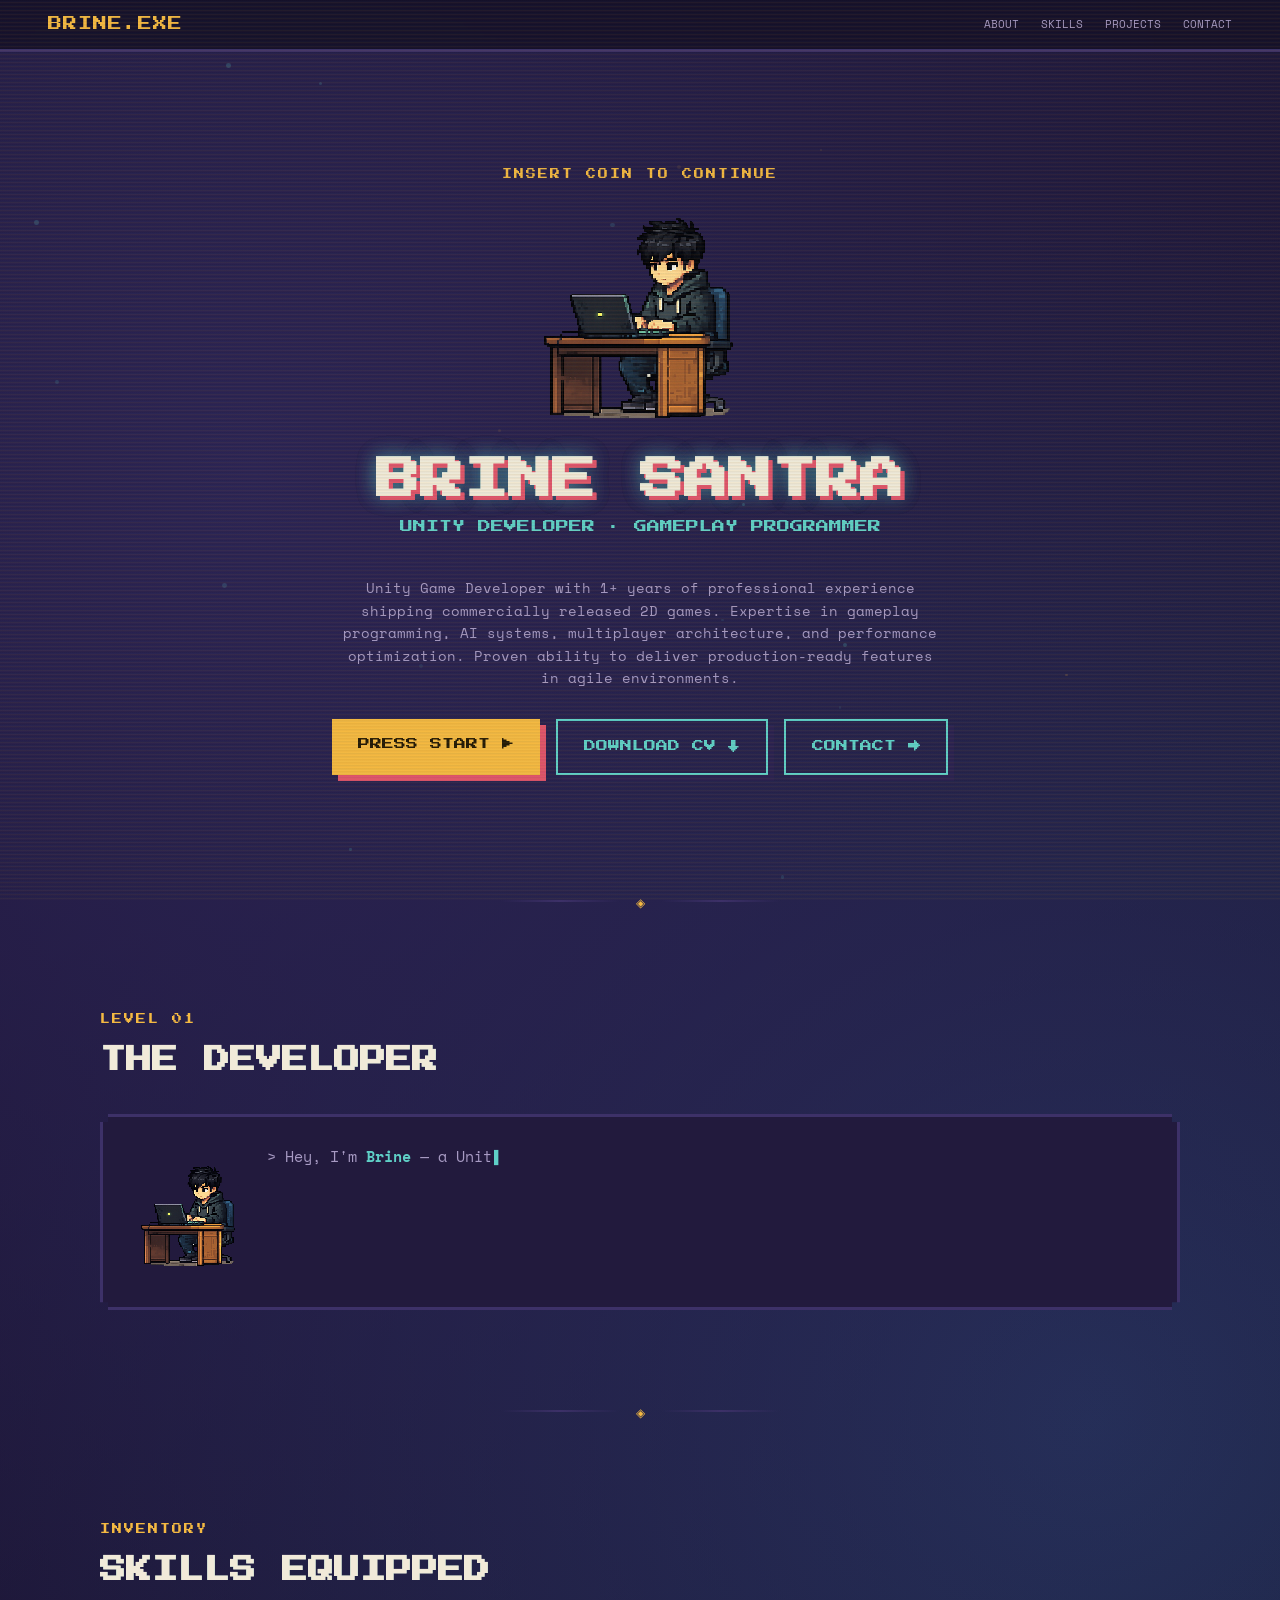
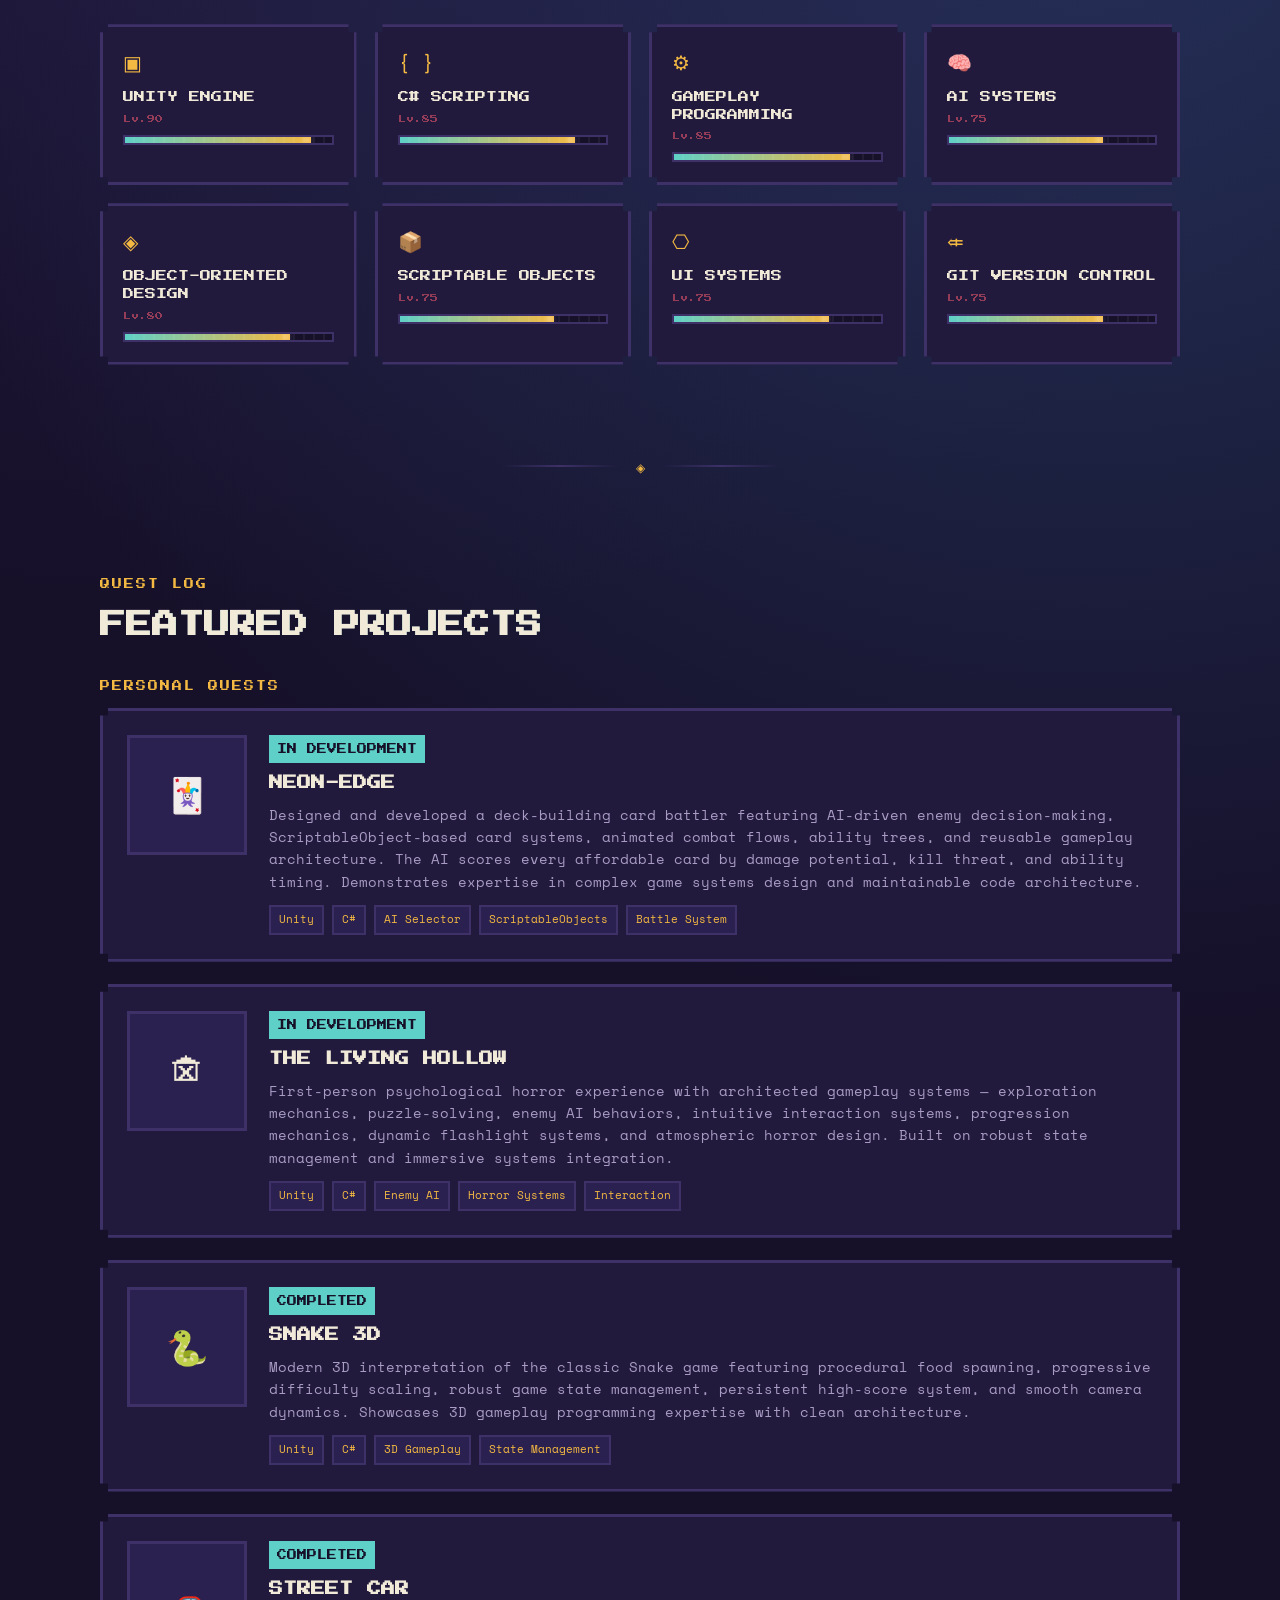
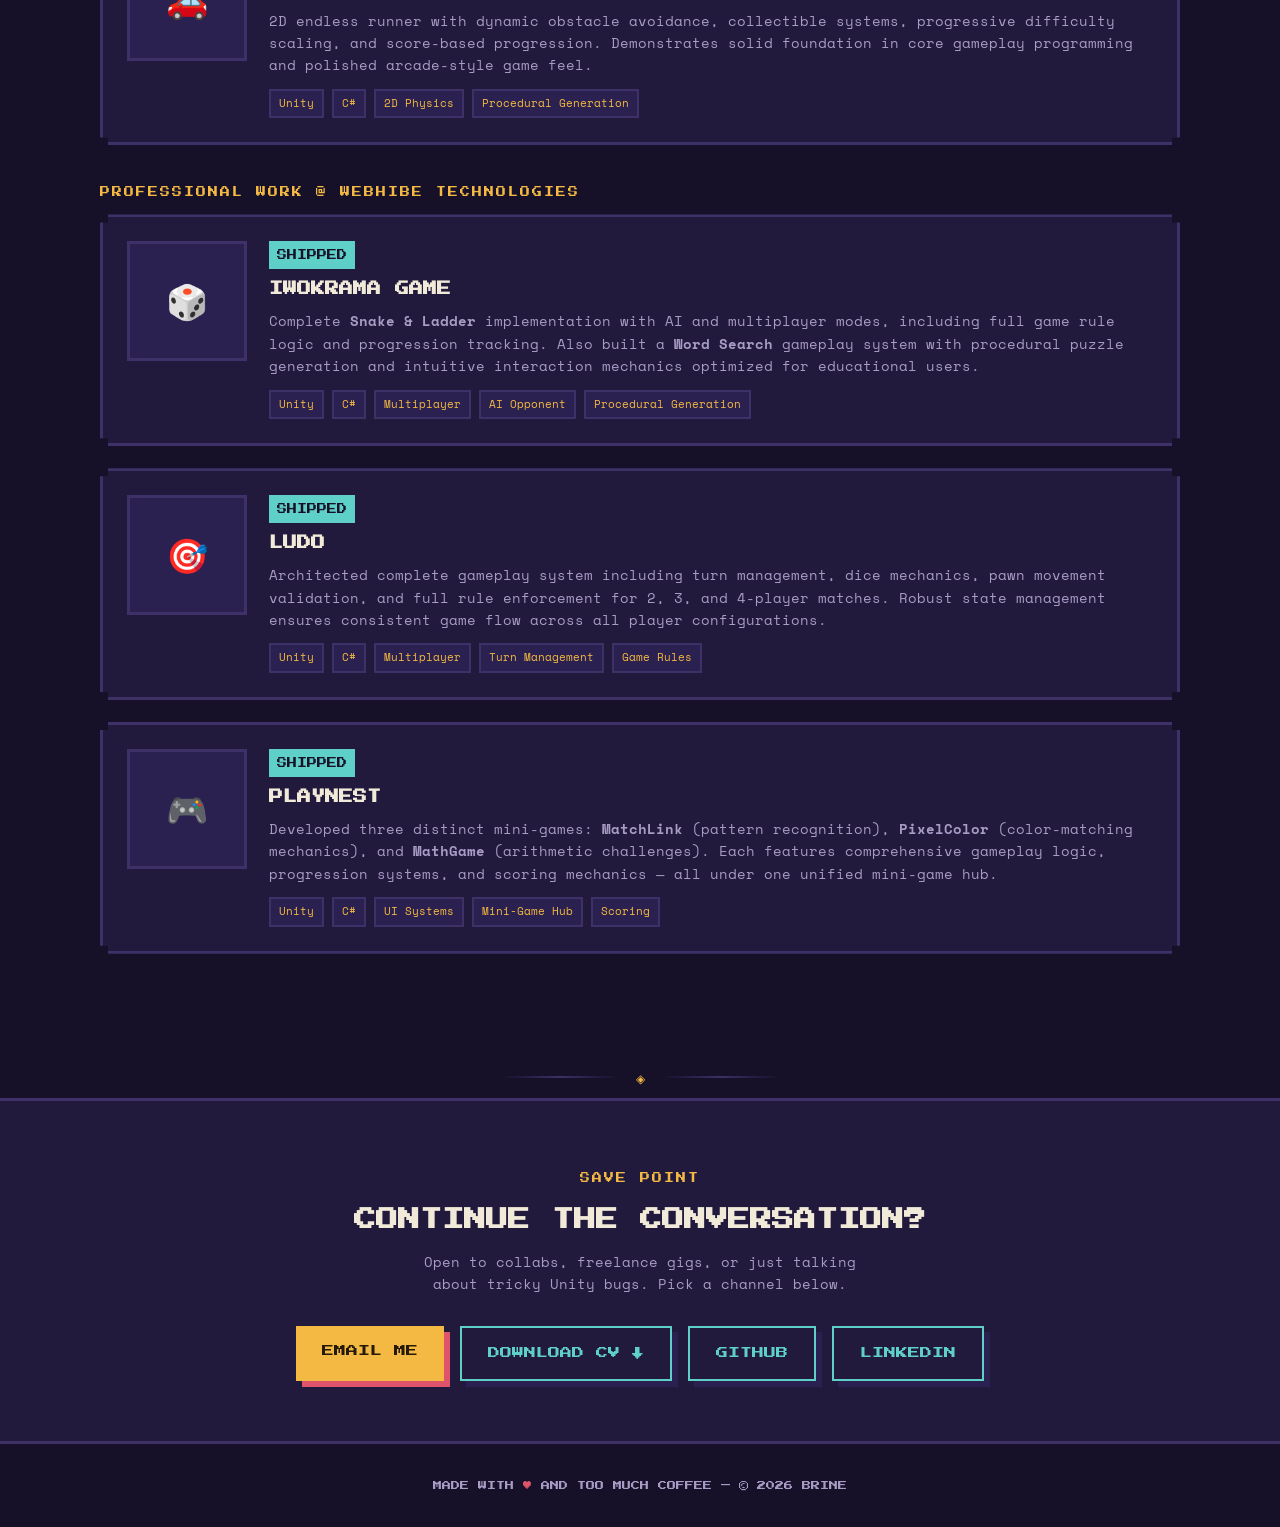
==== commit 807ec2f2: "updating email button" ====
--- a/index.html
+++ b/index.html
@@ -250,7 +250,7 @@
   <h2 class="savepoint__title pixel-font">CONTINUE THE CONVERSATION?</h2>
   <p class="savepoint__desc">Open to collabs, freelance gigs, or just talking about tricky Unity bugs. Pick a channel below.</p>
   <div class="savepoint__links">
-    <a href="mailto:santra.brine2020@gmail.com" class="btn">EMAIL ME</a>
+    <a href="https://mail.google.com/mail/?view=cm&fs=1&to=santra.brine2020@gmail.com" target="_blank" rel="noopener noreferrer" class="btn">EMAIL ME</a>
     <a href="./assets/BrineSantra_Resume.pdf" download="BrineSantra_Resume.pdf" class="btn btn--ghost">DOWNLOAD CV ↓</a>
     <a href="https://github.com/brinereef1" class="btn btn--ghost">GITHUB</a>
     <a href="https://www.linkedin.com/in/brine-santra-77b17a32a/" class="btn btn--ghost">LINKEDIN</a>
--- a/style.css
+++ b/style.css
@@ -298,7 +298,7 @@
   color:var(--accent-teal);
   margin:0 0 26px;
 }
-.hero__desc{max-width:520px; color:var(--text-dim); font-size:14px; margin-bottom:30px;}
+.hero__desc{max-width:600px; color:var(--text-dim); font-size:14px; margin-bottom:30px;}
 .hero__actions{
   display:flex;
   gap:16px;
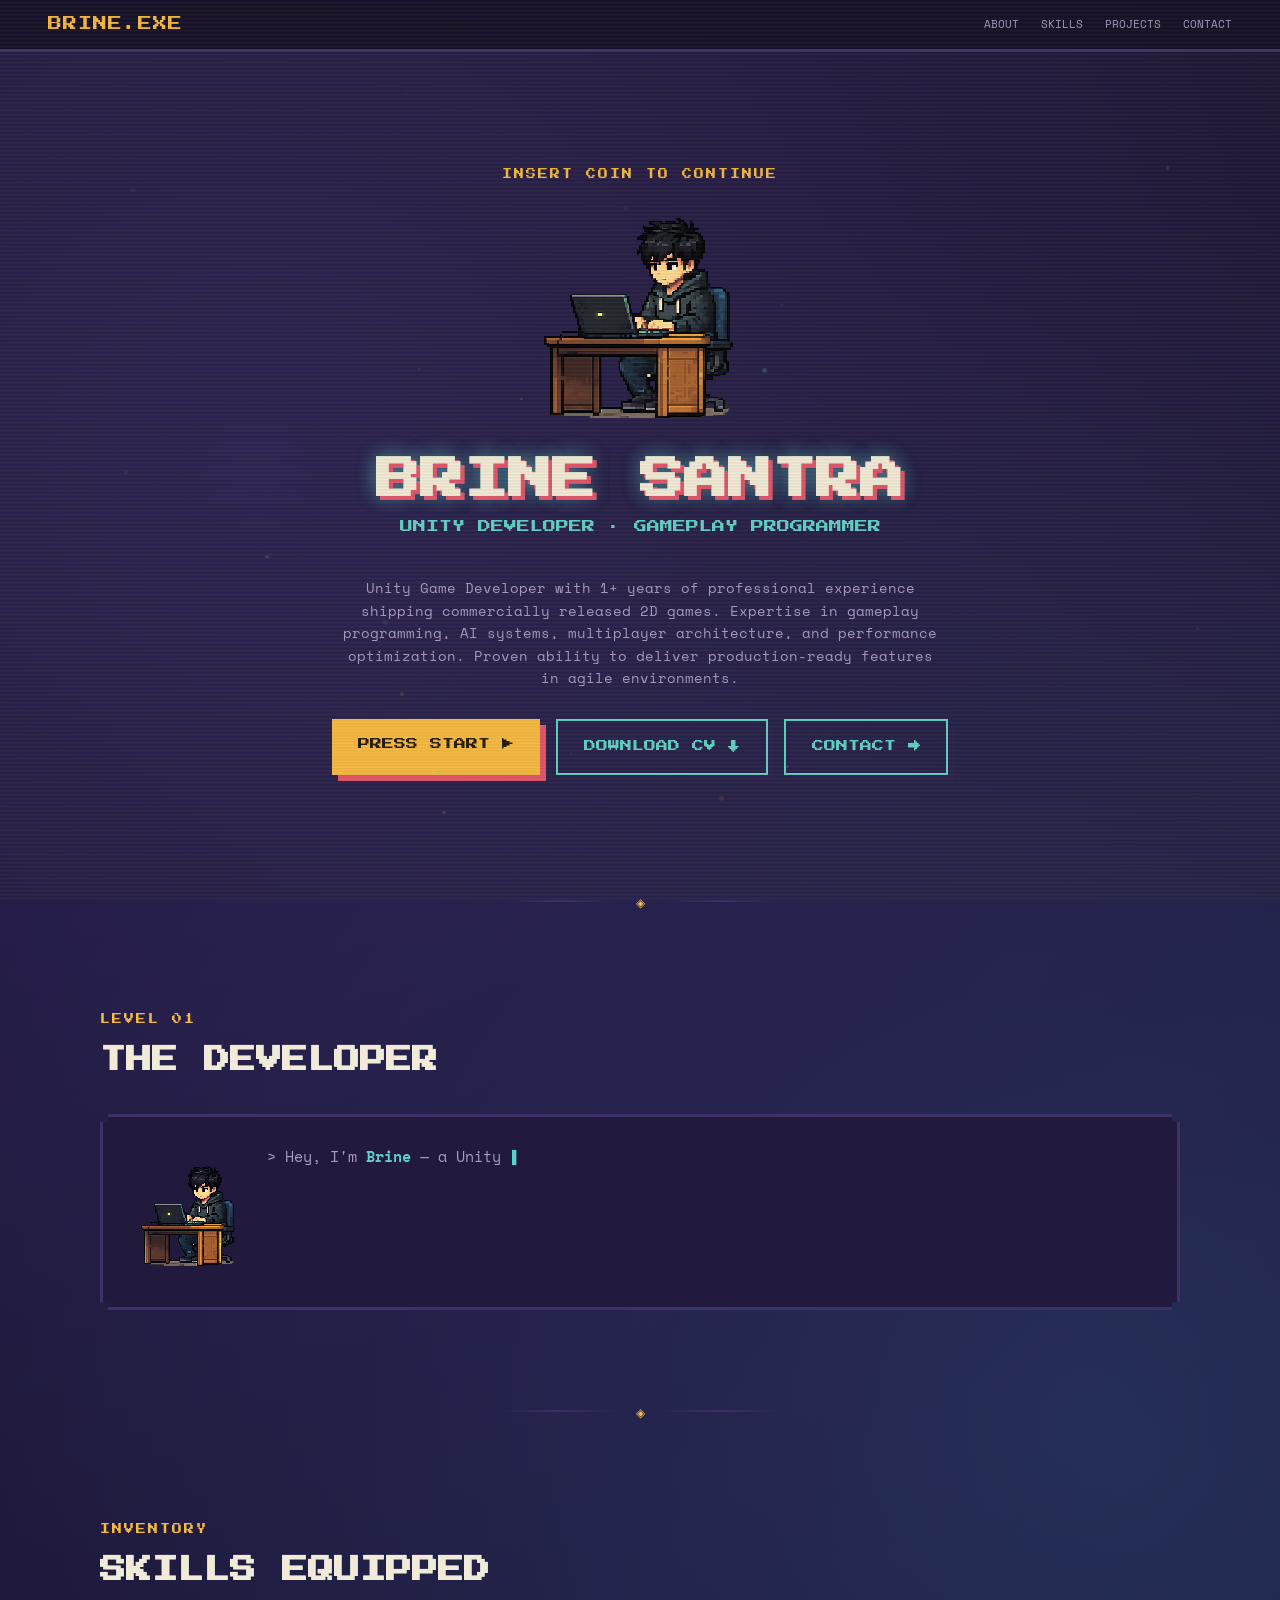
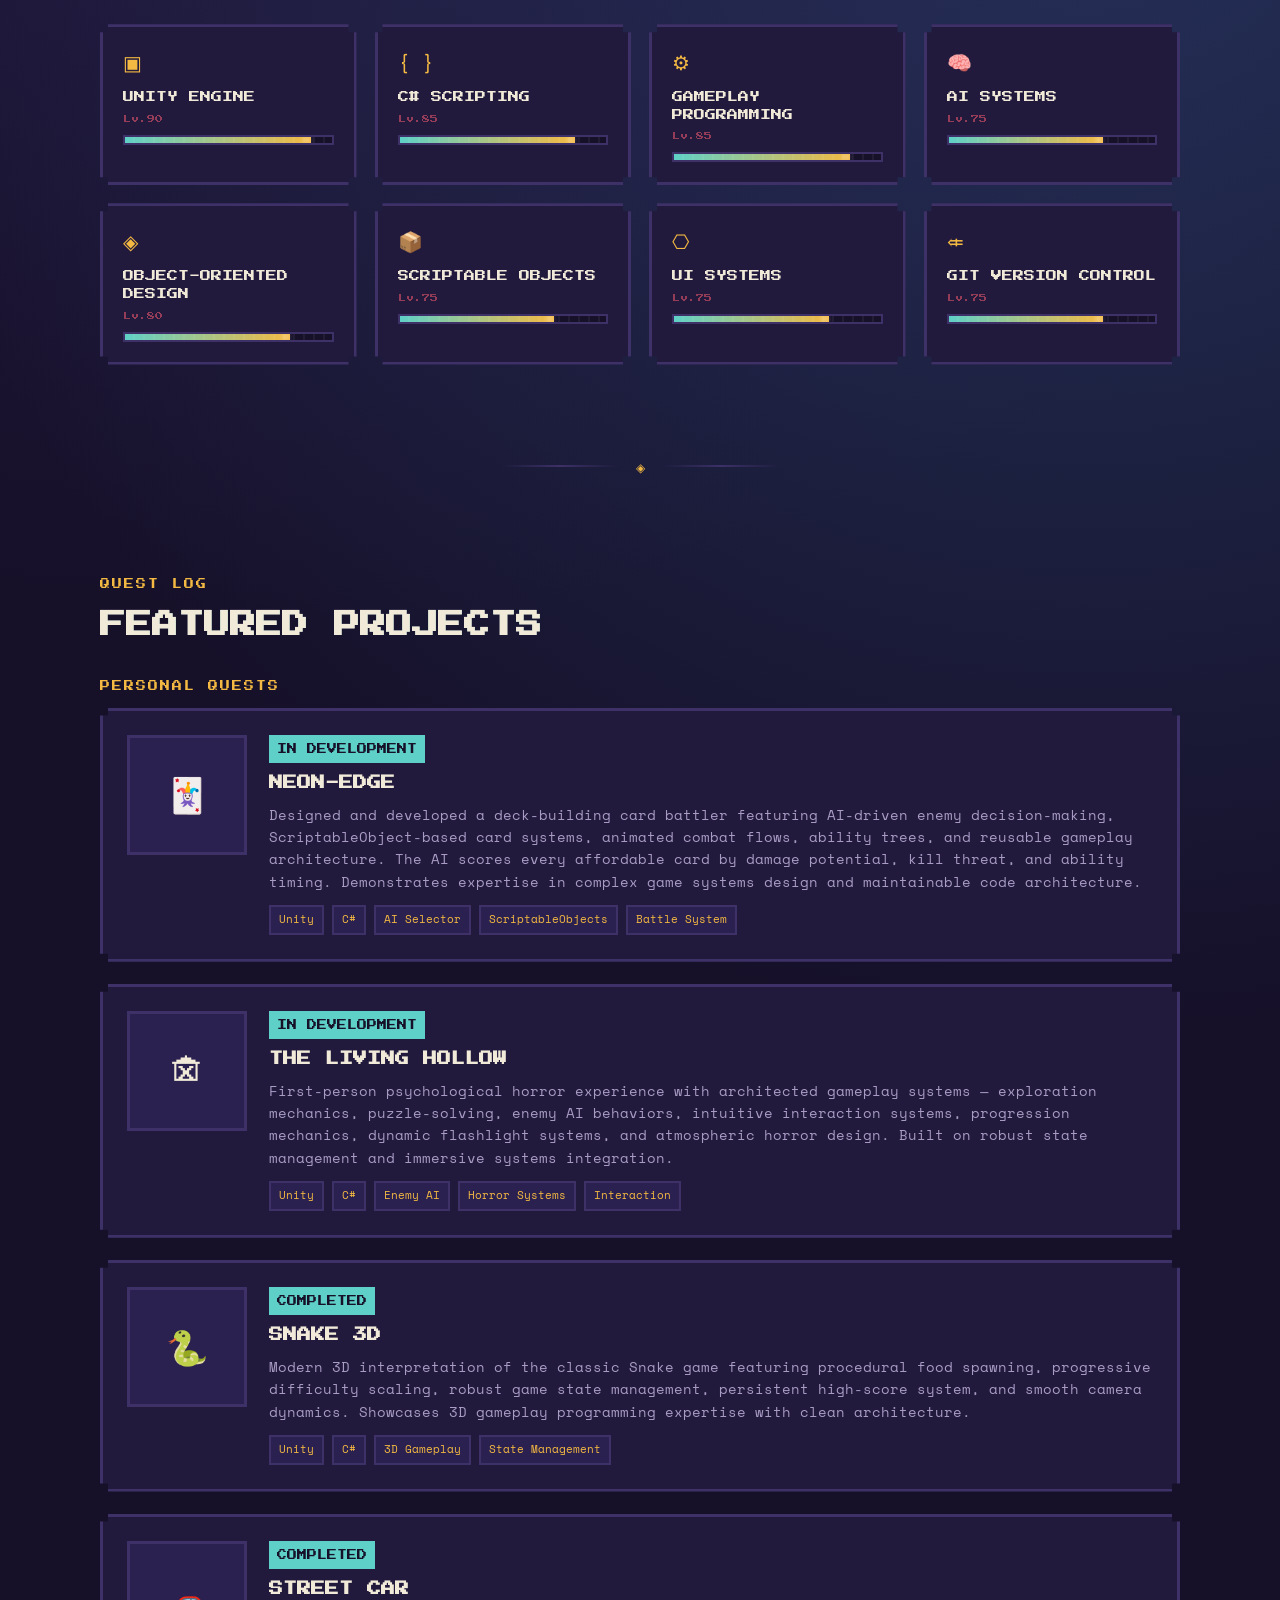
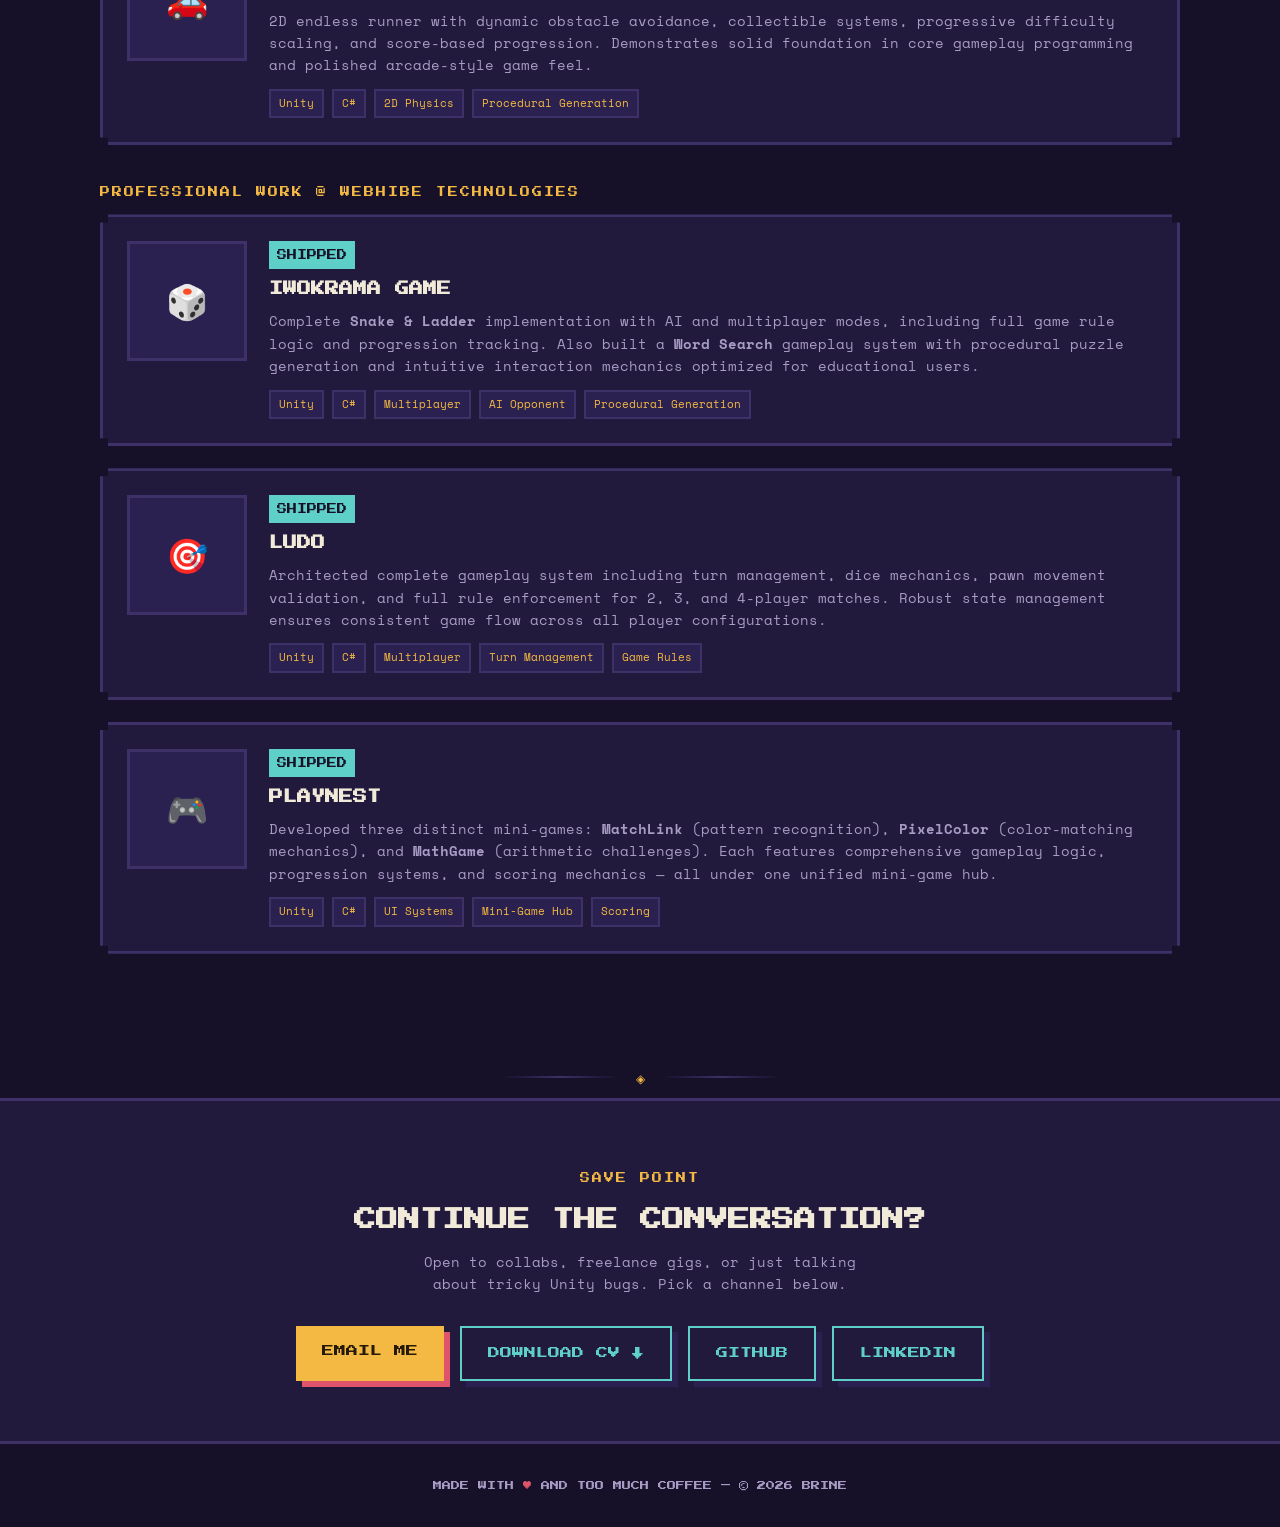
==== commit 8b0ce195: "added meta tags" ====
--- a/index.html
+++ b/index.html
@@ -3,6 +3,13 @@
 <head>
 <meta charset="UTF-8">
 <meta name="viewport" content="width=device-width, initial-scale=1.0, viewport-fit=cover">
+<meta name="description" content="Brine Santra — Unity Game Developer specializing in gameplay programming, AI systems, multiplayer architecture, and performance optimization. View shipped projects and skills.">
+<meta property="og:title" content="BRINE.EXE — Unity Developer Portfolio">
+<meta property="og:description" content="Unity Game Developer specializing in gameplay programming, AI systems, multiplayer architecture, and performance optimization. View shipped projects and skills.">
+<meta property="og:image" content="https://brinereef.github.io/portfolio/assets/dev-laptop.png">
+<meta property="og:url" content="https://brinereef.github.io/portfolio/">
+<meta property="og:type" content="website">
+<meta name="twitter:card" content="summary_large_image">
 <title>BRINE.EXE — Unity Developer Portfolio</title>
 <link rel="icon" href="./assets/dev-laptop.png" type="image/png">
 <link rel="preconnect" href="https://fonts.googleapis.com">
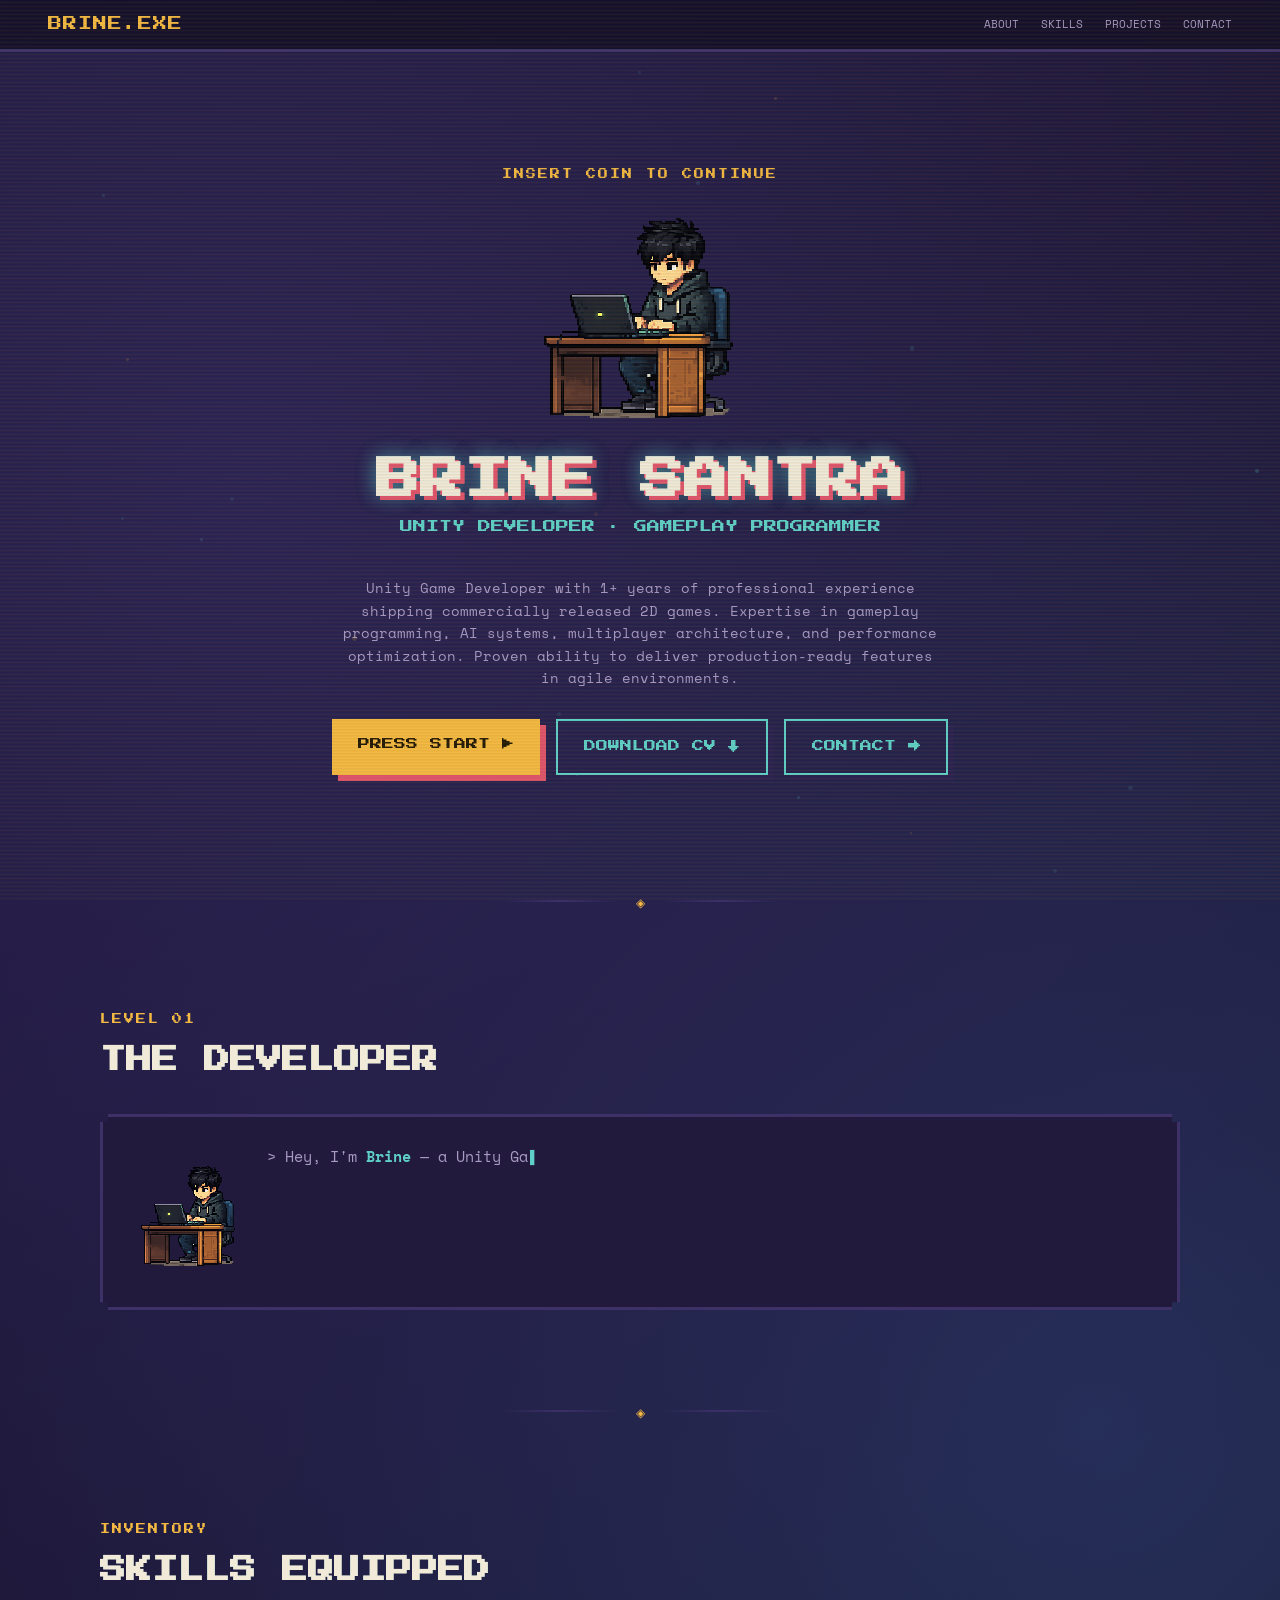
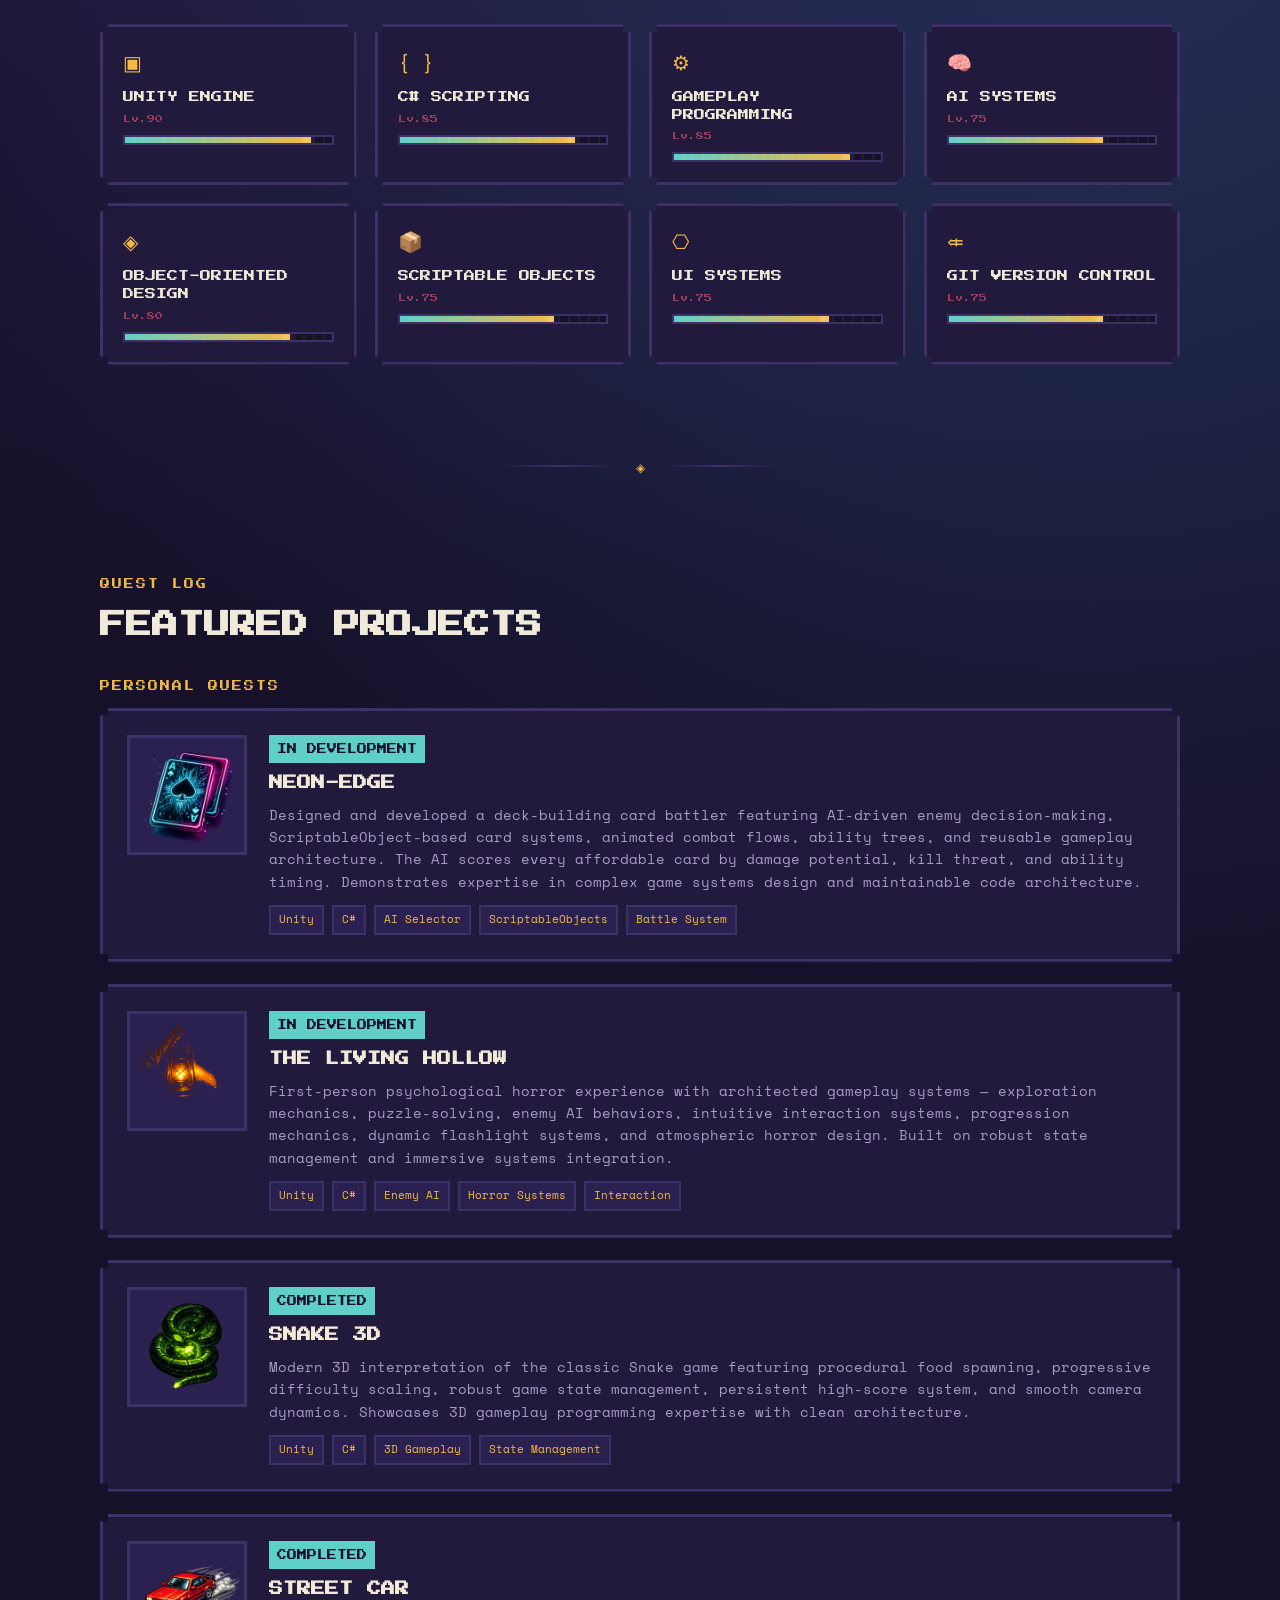
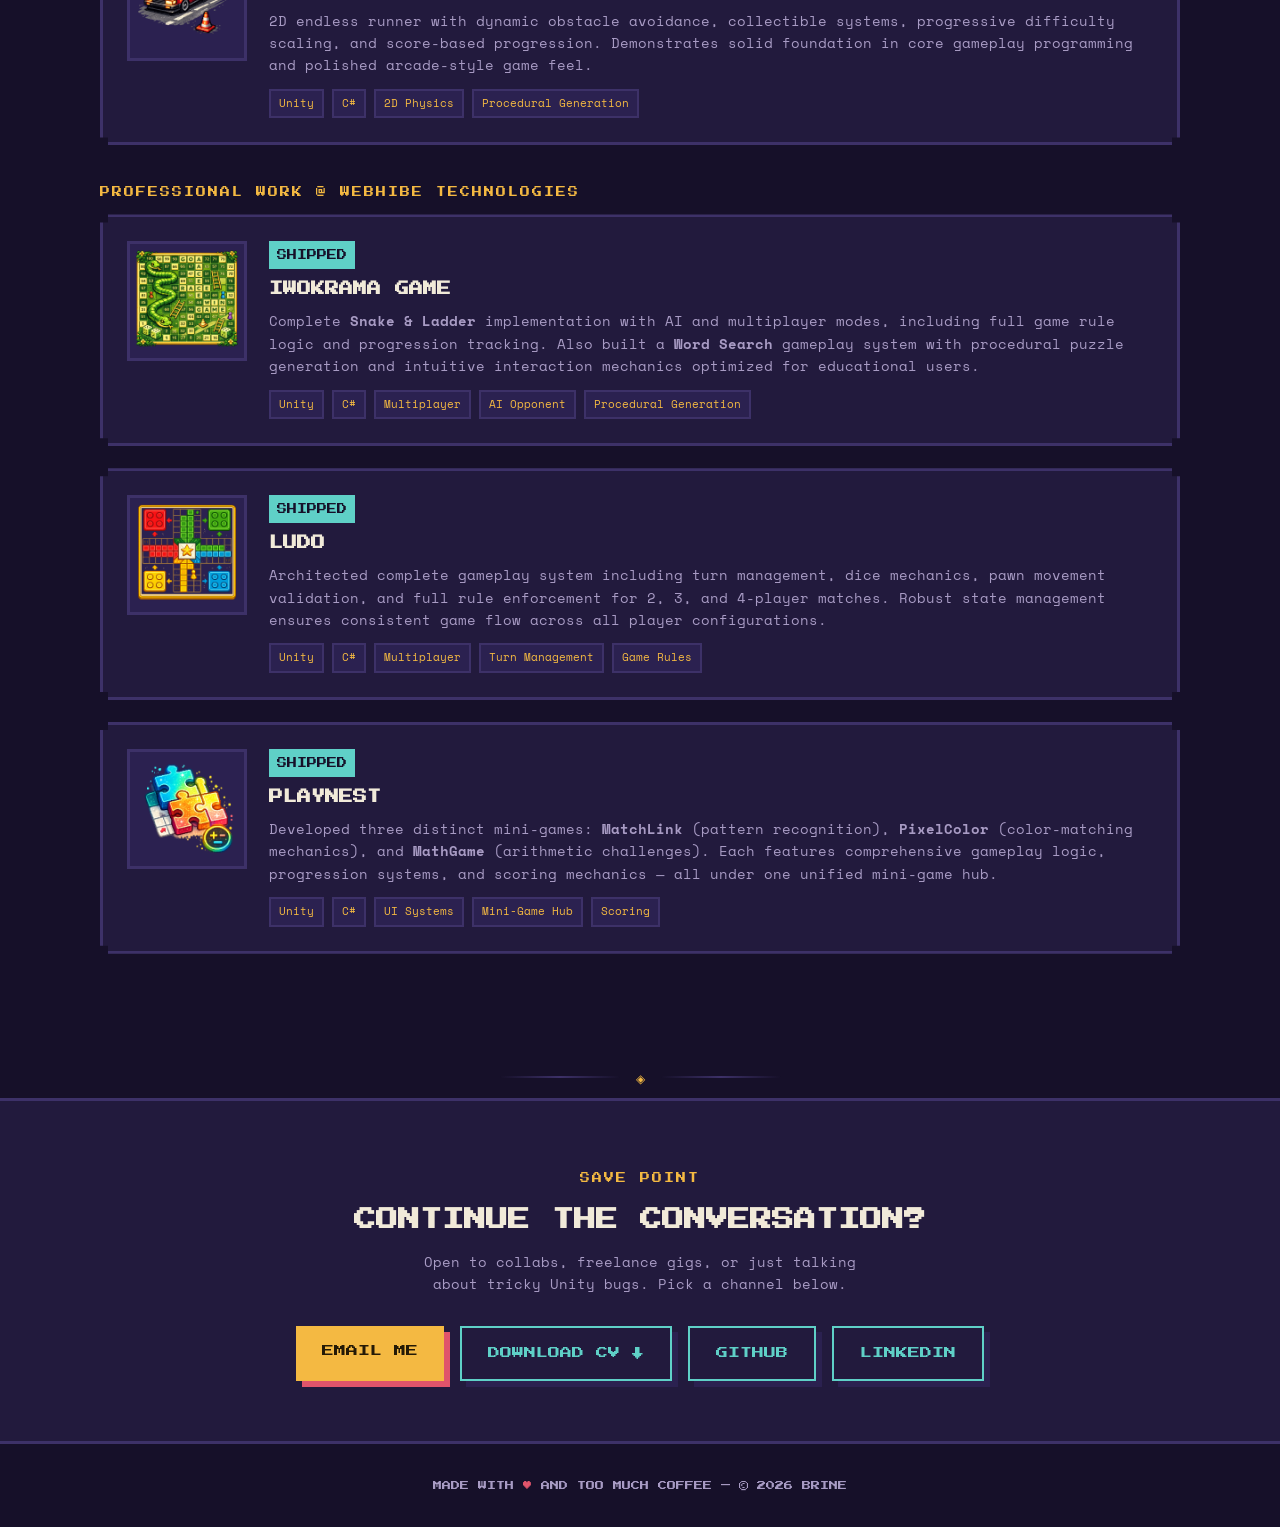
==== commit 6a6bba0e: "Update project icons" ====
--- a/index.html
+++ b/index.html
@@ -158,7 +158,7 @@
     <p class="section__eyebrow pixel-font" style="margin-top:10px;">PERSONAL QUESTS</p>
 
     <article class="quest pixel-border pixel-corners" data-reveal>
-      <div class="quest__thumb" aria-hidden="true">🃏</div>
+      <div class="quest__thumb" aria-hidden="true"><img src="./assets/Neon_Edge/NeonEdge_icon.png" alt=""></div>
       <div>
         <span class="quest__tag">IN DEVELOPMENT</span>
         <h3 class="quest__title"><a href="https://github.com/brinereef1" class="quest__link">NEON-EDGE</a></h3>
@@ -170,7 +170,7 @@
     </article>
 
     <article class="quest pixel-border pixel-corners" data-reveal>
-      <div class="quest__thumb" aria-hidden="true">🏚</div>
+      <div class="quest__thumb" aria-hidden="true"><img src="./assets/The_Living_Hollow/LivingHollow_icon.png" alt=""></div>
       <div>
         <span class="quest__tag">IN DEVELOPMENT</span>
         <h3 class="quest__title"><a href="" class="quest__link">THE LIVING HOLLOW</a></h3>
@@ -182,7 +182,7 @@
     </article>
 
     <article class="quest pixel-border pixel-corners" data-reveal>
-      <div class="quest__thumb" aria-hidden="true">🐍</div>
+      <div class="quest__thumb" aria-hidden="true"><img src="./assets/Snake3D/Snake3D_icon.png" alt=""></div>
       <div>
         <span class="quest__tag">COMPLETED</span>
         <h3 class="quest__title"><a href="" class="quest__link">SNAKE 3D</a></h3>
@@ -194,7 +194,7 @@
     </article>
 
     <article class="quest pixel-border pixel-corners" data-reveal>
-      <div class="quest__thumb" aria-hidden="true">🚗</div>
+      <div class="quest__thumb" aria-hidden="true"><img src="./assets/StreetCar/StreetCar_icon.png" alt=""></div>
       <div>
         <span class="quest__tag">COMPLETED</span>
         <h3 class="quest__title"><a href="" class="quest__link">STREET CAR</a></h3>
@@ -209,7 +209,7 @@
     <p class="section__eyebrow pixel-font" style="margin-top:40px;">PROFESSIONAL WORK @ WEBHIBE TECHNOLOGIES</p>
 
     <article class="quest pixel-border pixel-corners" data-reveal>
-      <div class="quest__thumb" aria-hidden="true">🎲</div>
+      <div class="quest__thumb" aria-hidden="true"><img src="./assets/Iwokrama/Iwokrama_icon.png" alt=""></div>
       <div>
         <span class="quest__tag">SHIPPED</span>
         <h3 class="quest__title"><a href="" class="quest__link">IWOKRAMA GAME</a></h3>
@@ -221,7 +221,7 @@
     </article>
 
     <article class="quest pixel-border pixel-corners" data-reveal>
-      <div class="quest__thumb" aria-hidden="true">🎯</div>
+      <div class="quest__thumb" aria-hidden="true"><img src="./assets/Ludo/Ludo_icon.png" alt=""></div>
       <div>
         <span class="quest__tag">SHIPPED</span>
         <h3 class="quest__title"><a href="" class="quest__link">LUDO</a></h3>
@@ -233,7 +233,7 @@
     </article>
 
     <article class="quest pixel-border pixel-corners" data-reveal>
-      <div class="quest__thumb" aria-hidden="true">🎮</div>
+      <div class="quest__thumb" aria-hidden="true"><img src="./assets/PlayNest/PlayNest_icon.png" alt=""></div>
       <div>
         <span class="quest__tag">SHIPPED</span>
         <h3 class="quest__title"><a href="" class="quest__link">PLAYNEST</a></h3>
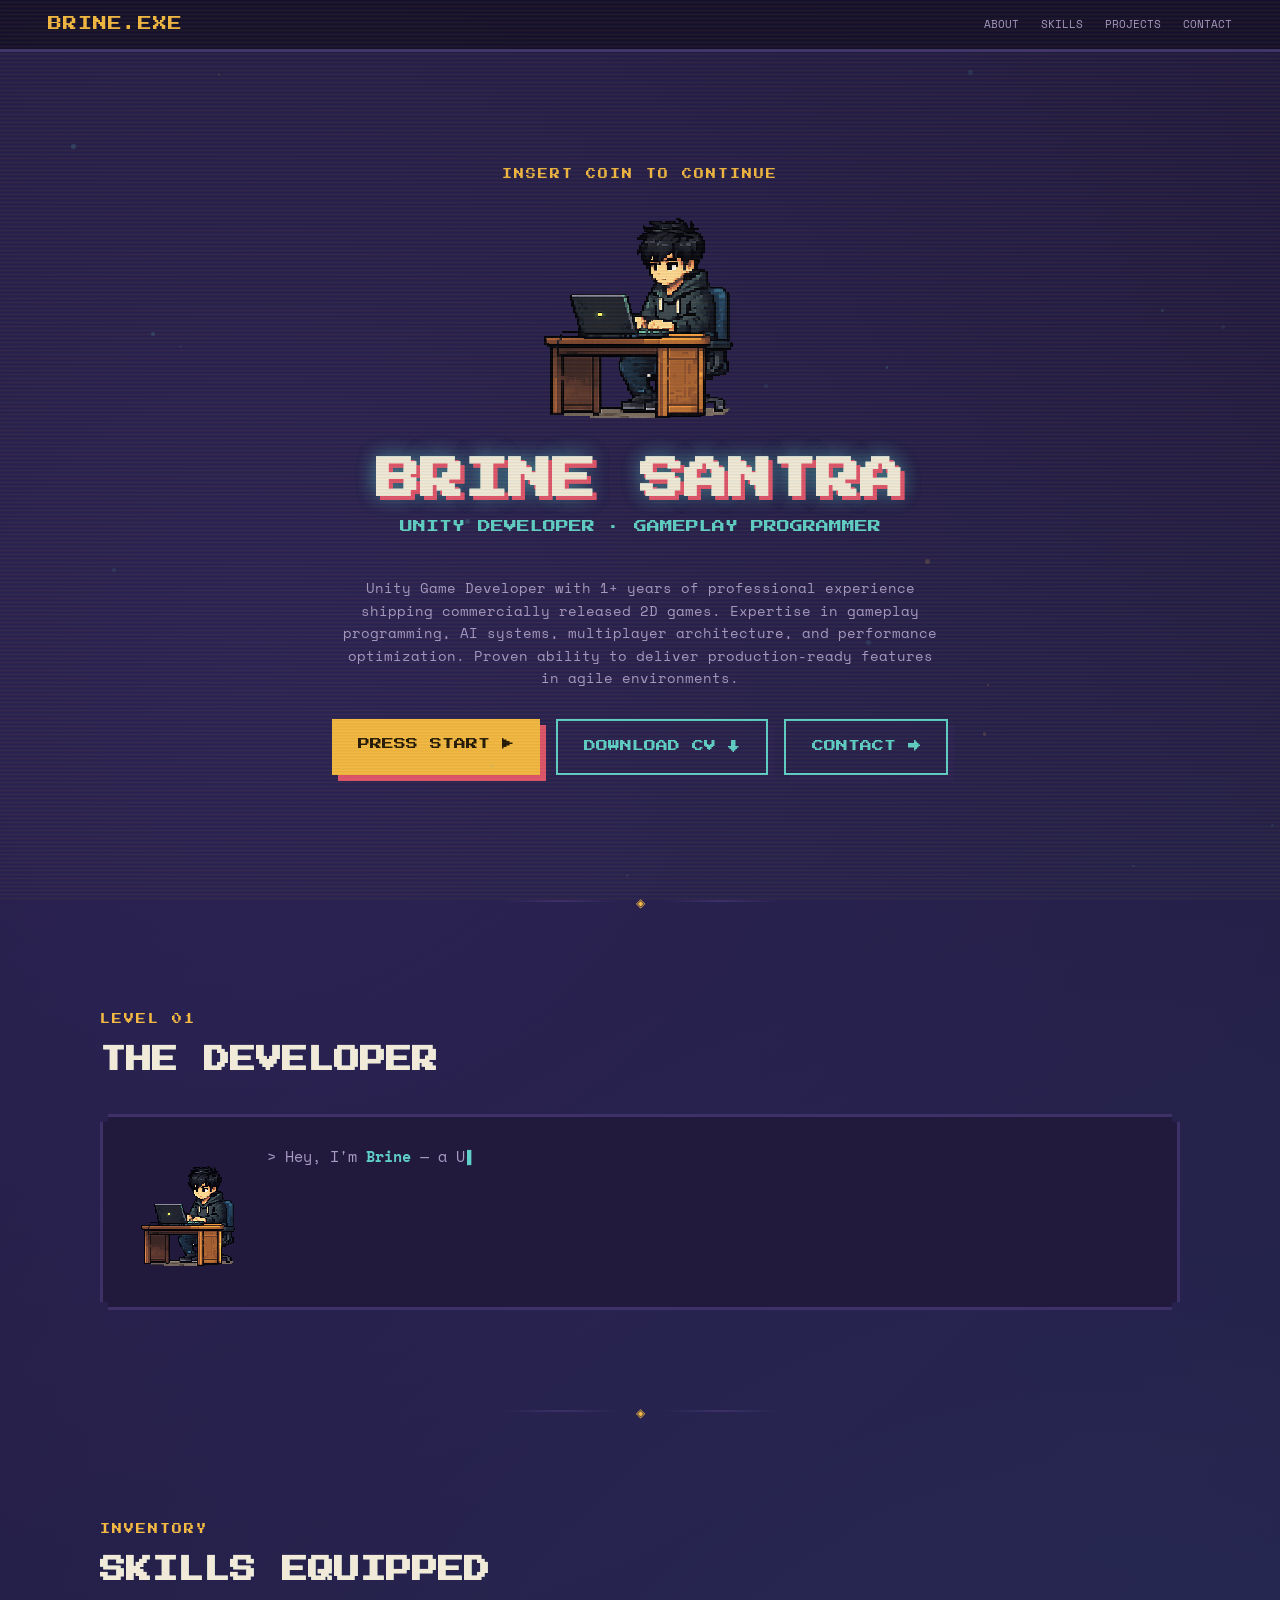
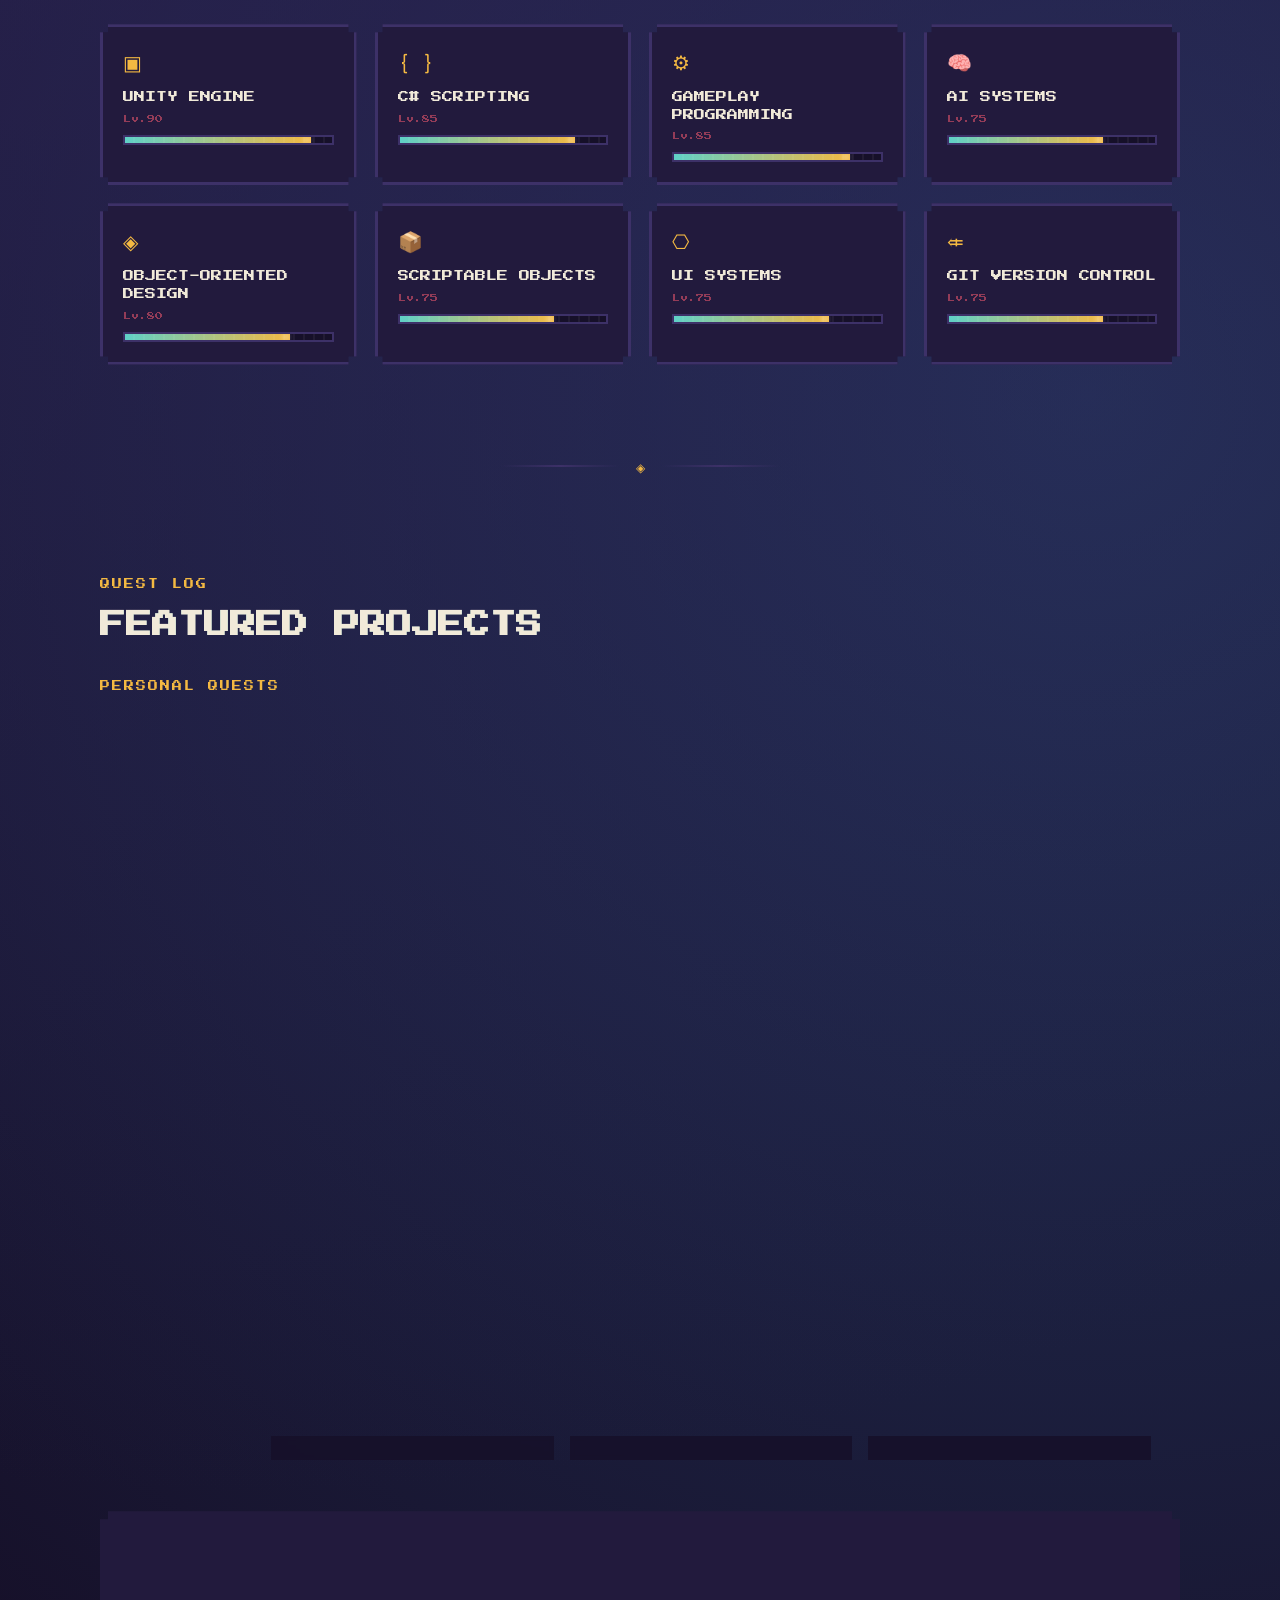
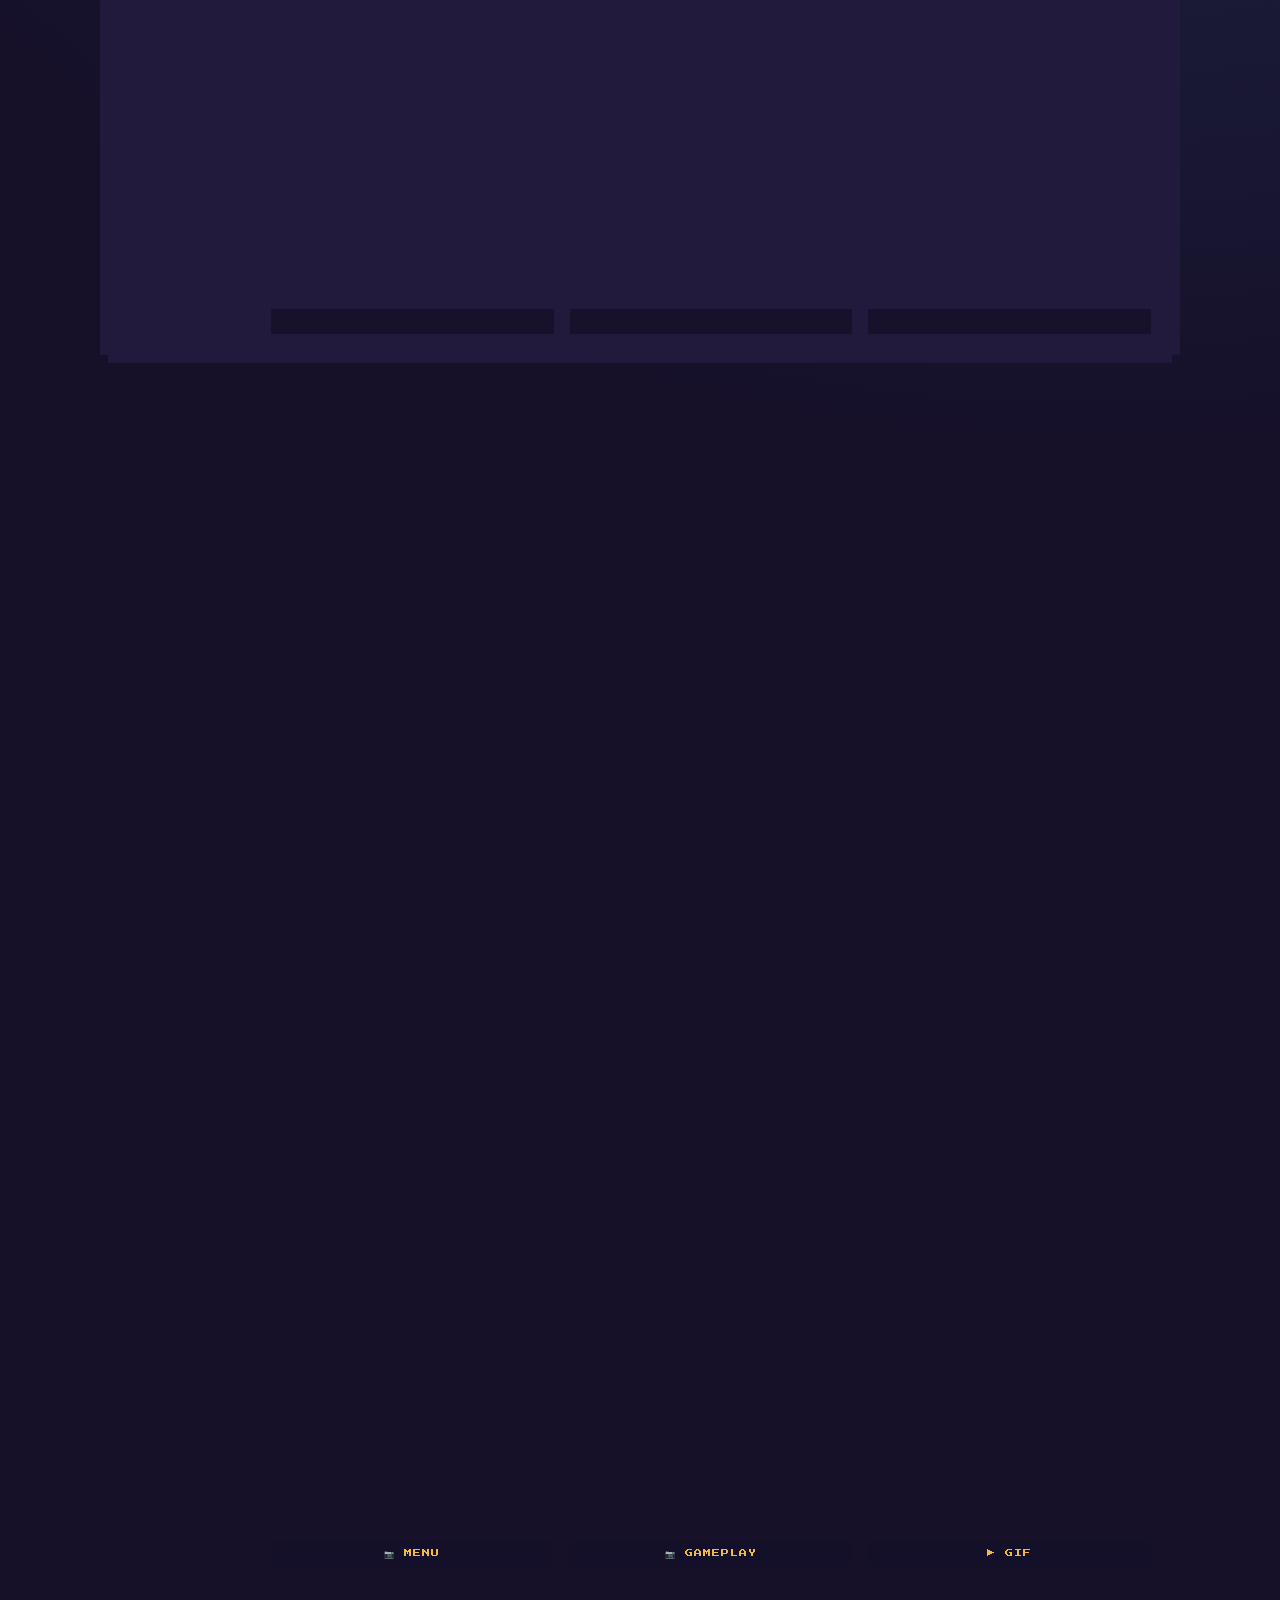
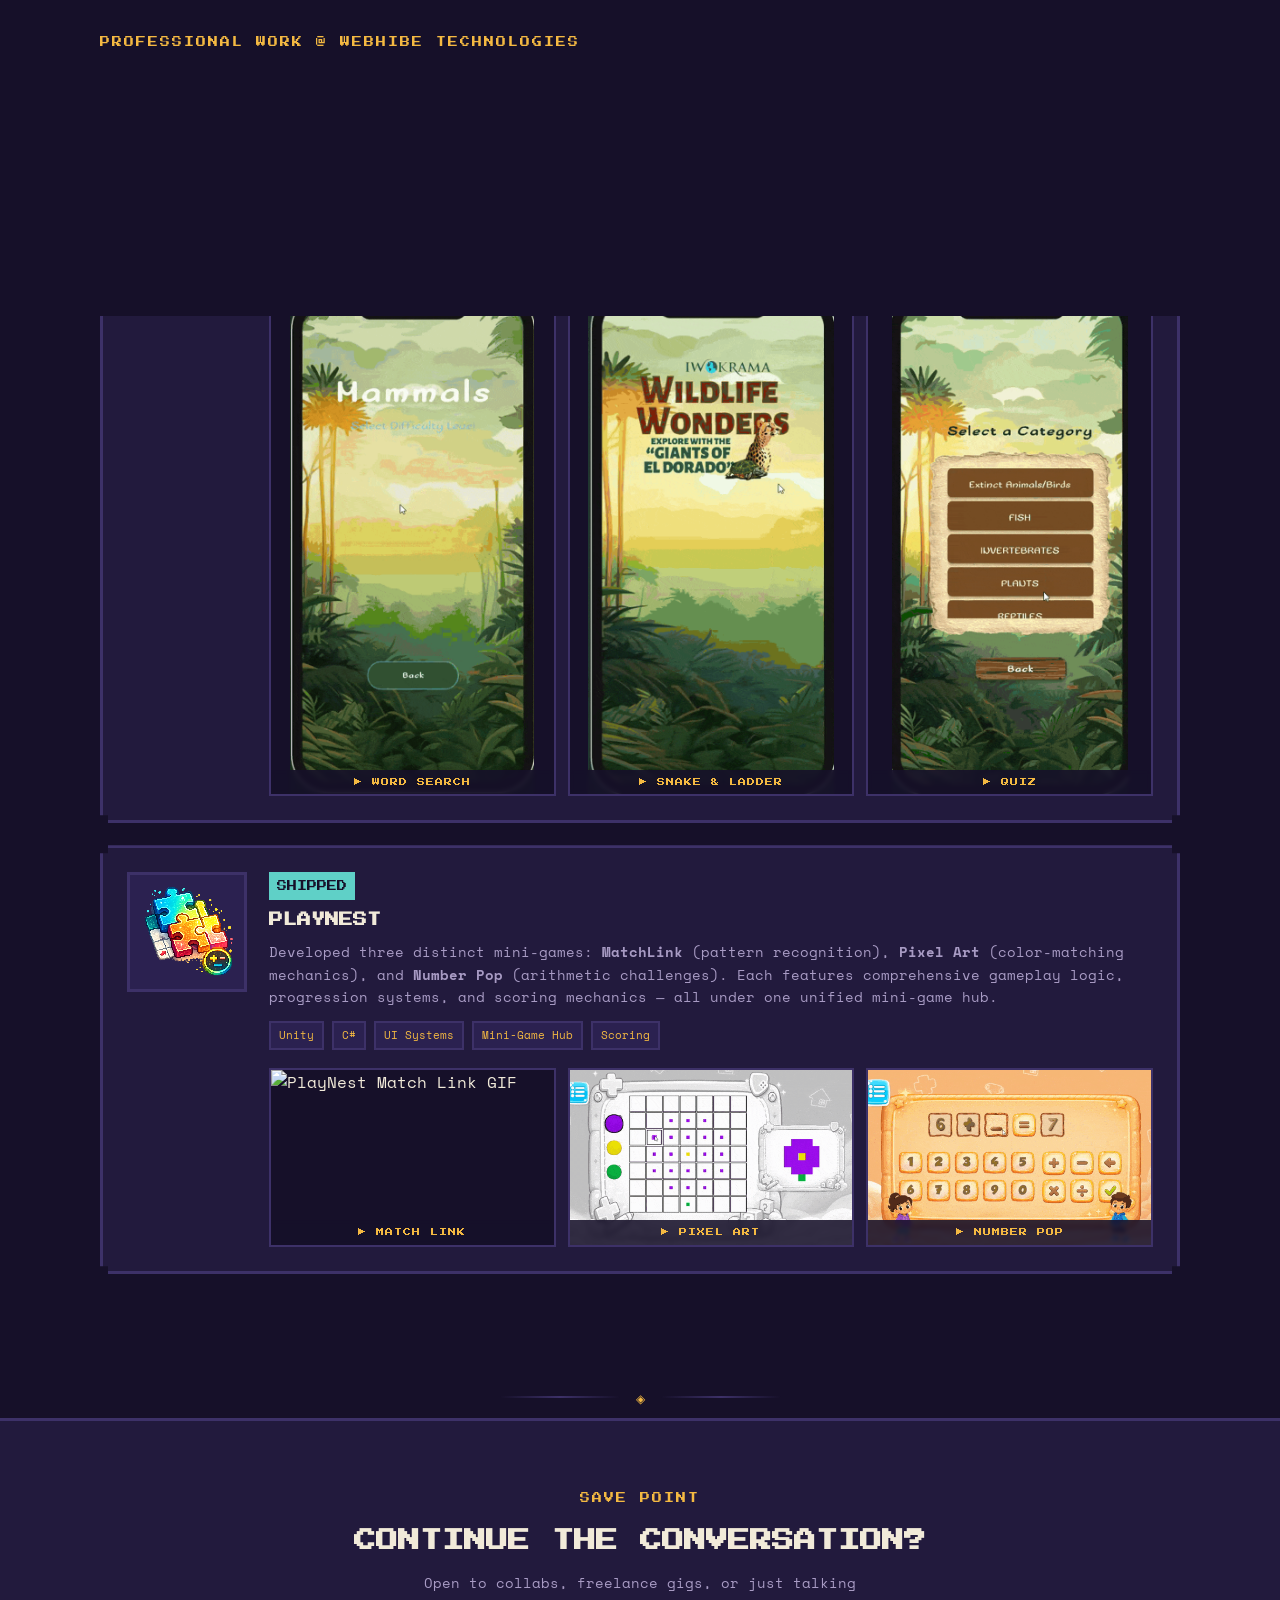
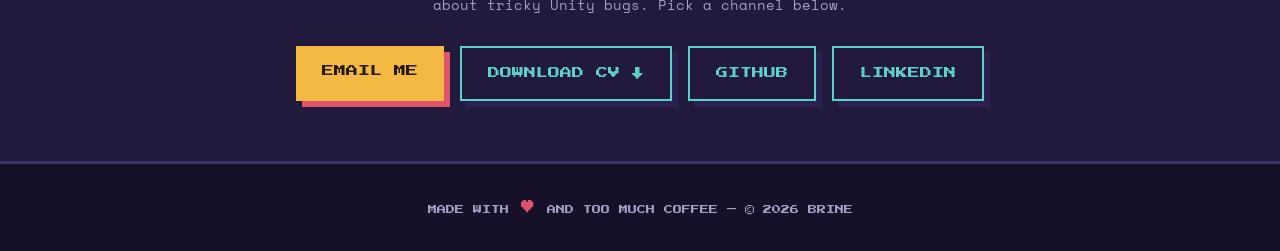
==== commit ffd98478: "updating project ss and gif" ====
--- a/index.html
+++ b/index.html
@@ -1,276 +1,348 @@
-<!DOCTYPE html>
-<html lang="en">
-<head>
-<meta charset="UTF-8">
-<meta name="viewport" content="width=device-width, initial-scale=1.0, viewport-fit=cover">
-<meta name="description" content="Brine Santra — Unity Game Developer specializing in gameplay programming, AI systems, multiplayer architecture, and performance optimization. View shipped projects and skills.">
-<meta property="og:title" content="BRINE.EXE — Unity Developer Portfolio">
-<meta property="og:description" content="Unity Game Developer specializing in gameplay programming, AI systems, multiplayer architecture, and performance optimization. View shipped projects and skills.">
-<meta property="og:image" content="https://brinereef.github.io/portfolio/assets/dev-laptop.png">
-<meta property="og:url" content="https://brinereef.github.io/portfolio/">
-<meta property="og:type" content="website">
-<meta name="twitter:card" content="summary_large_image">
-<title>BRINE.EXE — Unity Developer Portfolio</title>
-<link rel="icon" href="./assets/dev-laptop.png" type="image/png">
-<link rel="preconnect" href="https://fonts.googleapis.com">
-<link href="https://fonts.googleapis.com/css2?family=Press+Start+2P&family=Space+Mono:wght@400;700&display=swap" rel="stylesheet">
-<link rel="stylesheet" href="style.css">
-</head>
-<body>
-
-<!-- Scroll progress bar -->
-<div class="progress-bar" role="progressbar" aria-valuenow="0" aria-valuemin="0" aria-valuemax="100" id="progressBar"></div>
-
-<!-- CRT overlay with animated scan line -->
-<div class="crt-overlay" aria-hidden="true"></div>
-<div class="crt-scanline" aria-hidden="true"></div>
-
-<!-- Ambient floating particles -->
-<div class="particles" aria-hidden="true" id="particles"></div>
-
-<nav class="nav">
-  <span class="nav__logo pixel-font">BRINE.EXE</span>
-  <button class="nav__toggle" aria-label="Toggle navigation menu" aria-expanded="false">
-    <span></span><span></span><span></span>
-  </button>
-  <ul class="nav__links" id="navLinks">
-    <li><a href="#about">ABOUT</a></li>
-    <li><a href="#inventory">SKILLS</a></li>
-    <li><a href="#quests">PROJECTS</a></li>
-    <li><a href="#save">CONTACT</a></li>
-  </ul>
-</nav>
-
-<header class="hero">
-  <div class="stars" aria-hidden="true" id="starField"></div>
-  <p class="hero__coin pixel-font">INSERT COIN TO CONTINUE</p>
-
-  <div class="parallax-wrapper">
-    <img src="./assets/dev-laptop.png" alt="Developer at laptop" class="sprite" width="200" height="200" style="image-rendering: pixelated;" loading="eager">
-  </div>
-
-  <h1 class="hero__title glitch" data-text="BRINE SANTRA" id="heroTitle">BRINE SANTRA</h1>
-  <p class="hero__subtitle">UNITY DEVELOPER · GAMEPLAY PROGRAMMER</p>
-  <p class="hero__desc">Unity Game Developer with 1+ years of professional experience shipping commercially released 2D games. Expertise in gameplay programming, AI systems, multiplayer architecture, and performance optimization. Proven ability to deliver production-ready features in agile environments.</p>
-  <div class="hero__actions">
-    <a href="#quests" class="btn">PRESS START ▶</a>
-    <a href="./assets/BrineSantra_Resume.pdf" download="BrineSantra_Resume.pdf" class="btn btn--ghost">DOWNLOAD CV ↓</a>
-    <a href="#save" class="btn btn--ghost">CONTACT →</a>
-  </div>
-</header>
-
-<div class="section-divider" data-reveal>
-  <span class="section-divider__line"></span>
-  <span class="section-divider__icon pixel-font">◈</span>
-  <span class="section-divider__line"></span>
-</div>
-
-<section id="about" data-reveal>
-  <div class="container">
-    <p class="section__eyebrow pixel-font">LEVEL 01</p>
-    <h2 class="section__title pixel-font"><span class="glitch neon-hover" data-text="THE DEVELOPER">THE DEVELOPER</span></h2>
-    <div class="dialogue pixel-border pixel-corners" id="dialogue">
-      <img src="./assets/dev-laptop.png" alt="Developer avatar" class="sprite" width="100" height="100" style="image-rendering: pixelated;" loading="lazy">
-      <div class="dialogue__text">
-        <p data-typewriter>&gt; Hey, I'm <strong>Brine</strong> — a Unity Game Developer with 1+ years of professional experience shipping commercially released 2D games. I work at <strong>Webhibe Technologies</strong>, building gameplay systems, AI opponents, and multiplayer mechanics that go from prototype to production.</p>
-        <p data-typewriter data-typewriter-delay="600">&gt; I specialize in <strong>gameplay programming</strong>, <strong>AI systems</strong>, <strong>multiplayer architecture</strong>, and <strong>performance optimization</strong>. I've shipped Snake &amp; Ladder with AI, a full Ludo multiplayer system, and a mini-game hub — all in Unity C#. I believe in clean object-oriented design and systems that scale.</p>
-        <p data-typewriter data-typewriter-delay="1200">&gt; Currently pursuing a Bachelor's in Computer Application (IGNOU) alongside a Game Development diploma from Red Apple Learning. Always prototyping, always shipping — whether it's a card battler with smart AI or a psychological horror experience.</p>
-      </div>
-    </div>
-  </div>
-</section>
-
-<div class="section-divider" data-reveal>
-  <span class="section-divider__line"></span>
-  <span class="section-divider__icon pixel-font">◈</span>
-  <span class="section-divider__line"></span>
-</div>
-
-<section id="inventory" data-reveal>
-  <div class="container">
-    <p class="section__eyebrow pixel-font">INVENTORY</p>
-    <h2 class="section__title pixel-font"><span class="glitch neon-hover" data-text="SKILLS EQUIPPED">SKILLS EQUIPPED</span></h2>
-    <div class="grid" data-reveal-stagger>
-      <div class="item pixel-border pixel-corners" data-xp="90">
-        <div class="item__icon">▣</div>
-        <p class="item__name">UNITY ENGINE</p>
-        <div class="item__level pixel-font" aria-hidden="true">Lv.90</div>
-        <div class="xp-track"><div class="xp-fill"></div></div>
-      </div>
-      <div class="item pixel-border pixel-corners" data-xp="85">
-        <div class="item__icon">{ }</div>
-        <p class="item__name">C# SCRIPTING</p>
-        <div class="item__level pixel-font" aria-hidden="true">Lv.85</div>
-        <div class="xp-track"><div class="xp-fill"></div></div>
-      </div>
-      <div class="item pixel-border pixel-corners" data-xp="85">
-        <div class="item__icon">⚙</div>
-        <p class="item__name">GAMEPLAY PROGRAMMING</p>
-        <div class="item__level pixel-font" aria-hidden="true">Lv.85</div>
-        <div class="xp-track"><div class="xp-fill"></div></div>
-      </div>
-      <div class="item pixel-border pixel-corners" data-xp="75">
-        <div class="item__icon">🧠</div>
-        <p class="item__name">AI SYSTEMS</p>
-        <div class="item__level pixel-font" aria-hidden="true">Lv.75</div>
-        <div class="xp-track"><div class="xp-fill"></div></div>
-      </div>
-      <div class="item pixel-border pixel-corners" data-xp="80">
-        <div class="item__icon">◈</div>
-        <p class="item__name">OBJECT-ORIENTED DESIGN</p>
-        <div class="item__level pixel-font" aria-hidden="true">Lv.80</div>
-        <div class="xp-track"><div class="xp-fill"></div></div>
-      </div>
-      <div class="item pixel-border pixel-corners" data-xp="75">
-        <div class="item__icon">📦</div>
-        <p class="item__name">SCRIPTABLE OBJECTS</p>
-        <div class="item__level pixel-font" aria-hidden="true">Lv.75</div>
-        <div class="xp-track"><div class="xp-fill"></div></div>
-      </div>
-      <div class="item pixel-border pixel-corners" data-xp="75">
-        <div class="item__icon">⎔</div>
-        <p class="item__name">UI SYSTEMS</p>
-        <div class="item__level pixel-font" aria-hidden="true">Lv.75</div>
-        <div class="xp-track"><div class="xp-fill"></div></div>
-      </div>
-      <div class="item pixel-border pixel-corners" data-xp="75">
-        <div class="item__icon">⤂</div>
-        <p class="item__name">GIT VERSION CONTROL</p>
-        <div class="item__level pixel-font" aria-hidden="true">Lv.75</div>
-        <div class="xp-track"><div class="xp-fill"></div></div>
-      </div>
-    </div>
-  </div>
-</section>
-
-<div class="section-divider" data-reveal>
-  <span class="section-divider__line"></span>
-  <span class="section-divider__icon pixel-font">◈</span>
-  <span class="section-divider__line"></span>
-</div>
-
-<section id="quests" data-reveal>
-  <div class="container">
-    <p class="section__eyebrow pixel-font">QUEST LOG</p>
-    <h2 class="section__title pixel-font"><span class="glitch neon-hover" data-text="FEATURED PROJECTS">FEATURED PROJECTS</span></h2>
-
-    <!-- ── Personal Projects ── -->
-    <p class="section__eyebrow pixel-font" style="margin-top:10px;">PERSONAL QUESTS</p>
-
-    <article class="quest pixel-border pixel-corners" data-reveal>
-      <div class="quest__thumb" aria-hidden="true"><img src="./assets/Neon_Edge/NeonEdge_icon.png" alt=""></div>
-      <div>
-        <span class="quest__tag">IN DEVELOPMENT</span>
-        <h3 class="quest__title"><a href="https://github.com/brinereef1" class="quest__link">NEON-EDGE</a></h3>
-        <p class="quest__desc">Designed and developed a deck-building card battler featuring AI-driven enemy decision-making, ScriptableObject-based card systems, animated combat flows, ability trees, and reusable gameplay architecture. The AI scores every affordable card by damage potential, kill threat, and ability timing. Demonstrates expertise in complex game systems design and maintainable code architecture.</p>
-        <ul class="quest__stack">
-          <li>Unity</li><li>C#</li><li>AI Selector</li><li>ScriptableObjects</li><li>Battle System</li>
-        </ul>
-      </div>
-    </article>
-
-    <article class="quest pixel-border pixel-corners" data-reveal>
-      <div class="quest__thumb" aria-hidden="true"><img src="./assets/The_Living_Hollow/LivingHollow_icon.png" alt=""></div>
-      <div>
-        <span class="quest__tag">IN DEVELOPMENT</span>
-        <h3 class="quest__title"><a href="" class="quest__link">THE LIVING HOLLOW</a></h3>
-        <p class="quest__desc">First-person psychological horror experience with architected gameplay systems — exploration mechanics, puzzle-solving, enemy AI behaviors, intuitive interaction systems, progression mechanics, dynamic flashlight systems, and atmospheric horror design. Built on robust state management and immersive systems integration.</p>
-        <ul class="quest__stack">
-          <li>Unity</li><li>C#</li><li>Enemy AI</li><li>Horror Systems</li><li>Interaction</li>
-        </ul>
-      </div>
-    </article>
-
-    <article class="quest pixel-border pixel-corners" data-reveal>
-      <div class="quest__thumb" aria-hidden="true"><img src="./assets/Snake3D/Snake3D_icon.png" alt=""></div>
-      <div>
-        <span class="quest__tag">COMPLETED</span>
-        <h3 class="quest__title"><a href="" class="quest__link">SNAKE 3D</a></h3>
-        <p class="quest__desc">Modern 3D interpretation of the classic Snake game featuring procedural food spawning, progressive difficulty scaling, robust game state management, persistent high-score system, and smooth camera dynamics. Showcases 3D gameplay programming expertise with clean architecture.</p>
-        <ul class="quest__stack">
-          <li>Unity</li><li>C#</li><li>3D Gameplay</li><li>State Management</li>
-        </ul>
-      </div>
-    </article>
-
-    <article class="quest pixel-border pixel-corners" data-reveal>
-      <div class="quest__thumb" aria-hidden="true"><img src="./assets/StreetCar/StreetCar_icon.png" alt=""></div>
-      <div>
-        <span class="quest__tag">COMPLETED</span>
-        <h3 class="quest__title"><a href="" class="quest__link">STREET CAR</a></h3>
-        <p class="quest__desc">2D endless runner with dynamic obstacle avoidance, collectible systems, progressive difficulty scaling, and score-based progression. Demonstrates solid foundation in core gameplay programming and polished arcade-style game feel.</p>
-        <ul class="quest__stack">
-          <li>Unity</li><li>C#</li><li>2D Physics</li><li>Procedural Generation</li>
-        </ul>
-      </div>
-    </article>
-
-    <!-- ── Professional / Company Projects ── -->
-    <p class="section__eyebrow pixel-font" style="margin-top:40px;">PROFESSIONAL WORK @ WEBHIBE TECHNOLOGIES</p>
-
-    <article class="quest pixel-border pixel-corners" data-reveal>
-      <div class="quest__thumb" aria-hidden="true"><img src="./assets/Iwokrama/Iwokrama_icon.png" alt=""></div>
-      <div>
-        <span class="quest__tag">SHIPPED</span>
-        <h3 class="quest__title"><a href="" class="quest__link">IWOKRAMA GAME</a></h3>
-        <p class="quest__desc">Complete <strong>Snake &amp; Ladder</strong> implementation with AI and multiplayer modes, including full game rule logic and progression tracking. Also built a <strong>Word Search</strong> gameplay system with procedural puzzle generation and intuitive interaction mechanics optimized for educational users.</p>
-        <ul class="quest__stack">
-          <li>Unity</li><li>C#</li><li>Multiplayer</li><li>AI Opponent</li><li>Procedural Generation</li>
-        </ul>
-      </div>
-    </article>
-
-    <article class="quest pixel-border pixel-corners" data-reveal>
-      <div class="quest__thumb" aria-hidden="true"><img src="./assets/Ludo/Ludo_icon.png" alt=""></div>
-      <div>
-        <span class="quest__tag">SHIPPED</span>
-        <h3 class="quest__title"><a href="" class="quest__link">LUDO</a></h3>
-        <p class="quest__desc">Architected complete gameplay system including turn management, dice mechanics, pawn movement validation, and full rule enforcement for 2, 3, and 4-player matches. Robust state management ensures consistent game flow across all player configurations.</p>
-        <ul class="quest__stack">
-          <li>Unity</li><li>C#</li><li>Multiplayer</li><li>Turn Management</li><li>Game Rules</li>
-        </ul>
-      </div>
-    </article>
-
-    <article class="quest pixel-border pixel-corners" data-reveal>
-      <div class="quest__thumb" aria-hidden="true"><img src="./assets/PlayNest/PlayNest_icon.png" alt=""></div>
-      <div>
-        <span class="quest__tag">SHIPPED</span>
-        <h3 class="quest__title"><a href="" class="quest__link">PLAYNEST</a></h3>
-        <p class="quest__desc">Developed three distinct mini-games: <strong>MatchLink</strong> (pattern recognition), <strong>PixelColor</strong> (color-matching mechanics), and <strong>MathGame</strong> (arithmetic challenges). Each features comprehensive gameplay logic, progression systems, and scoring mechanics — all under one unified mini-game hub.</p>
-        <ul class="quest__stack">
-          <li>Unity</li><li>C#</li><li>UI Systems</li><li>Mini-Game Hub</li><li>Scoring</li>
-        </ul>
-      </div>
-    </article>
-  </div>
-</section>
-
-<div class="section-divider" data-reveal>
-  <span class="section-divider__line"></span>
-  <span class="section-divider__icon pixel-font">◈</span>
-  <span class="section-divider__line"></span>
-</div>
-
-<section id="save" class="savepoint" data-reveal>
-  <p class="section__eyebrow pixel-font">SAVE POINT</p>
-  <h2 class="savepoint__title pixel-font">CONTINUE THE CONVERSATION?</h2>
-  <p class="savepoint__desc">Open to collabs, freelance gigs, or just talking about tricky Unity bugs. Pick a channel below.</p>
-  <div class="savepoint__links">
-    <a href="https://mail.google.com/mail/?view=cm&fs=1&to=santra.brine2020@gmail.com" target="_blank" rel="noopener noreferrer" class="btn">EMAIL ME</a>
-    <a href="./assets/BrineSantra_Resume.pdf" download="BrineSantra_Resume.pdf" class="btn btn--ghost">DOWNLOAD CV ↓</a>
-    <a href="https://github.com/brinereef1" class="btn btn--ghost">GITHUB</a>
-    <a href="https://www.linkedin.com/in/brine-santra-77b17a32a/" class="btn btn--ghost">LINKEDIN</a>
-  </div>
-</section>
-
-<button class="back-to-top pixel-font" id="backToTop" aria-label="Back to top">↑ RESUME</button>
-
-<footer>
-  <p class="pixel-font">MADE WITH <span class="heart">♥</span> AND TOO MUCH COFFEE — © <span id="year"></span> BRINE</p>
-</footer>
-
-<script src="script.js"></script>
-
-</body>
-</html>
+<!DOCTYPE html>
+<html lang="en">
+<head>
+<meta charset="UTF-8">
+<meta name="viewport" content="width=device-width, initial-scale=1.0, viewport-fit=cover">
+<meta name="description" content="Brine Santra — Unity Game Developer specializing in gameplay programming, AI systems, multiplayer architecture, and performance optimization. View shipped projects and skills.">
+<meta property="og:title" content="BRINE.EXE — Unity Developer Portfolio">
+<meta property="og:description" content="Unity Game Developer specializing in gameplay programming, AI systems, multiplayer architecture, and performance optimization. View shipped projects and skills.">
+<meta property="og:image" content="https://brinereef.github.io/portfolio/assets/dev-laptop.png">
+<meta property="og:url" content="https://brinereef.github.io/portfolio/">
+<meta property="og:type" content="website">
+<meta name="twitter:card" content="summary_large_image">
+<title>BRINE.EXE — Unity Developer Portfolio</title>
+<link rel="icon" href="./assets/dev-laptop.png" type="image/png">
+<link rel="preconnect" href="https://fonts.googleapis.com">
+<link href="https://fonts.googleapis.com/css2?family=Press+Start+2P&family=Space+Mono:wght@400;700&display=swap" rel="stylesheet">
+<link rel="stylesheet" href="style.css">
+</head>
+<body>
+
+<!-- Scroll progress bar -->
+<div class="progress-bar" role="progressbar" aria-valuenow="0" aria-valuemin="0" aria-valuemax="100" id="progressBar"></div>
+
+<!-- CRT overlay with animated scan line -->
+<div class="crt-overlay" aria-hidden="true"></div>
+<div class="crt-scanline" aria-hidden="true"></div>
+
+<!-- Ambient floating particles -->
+<div class="particles" aria-hidden="true" id="particles"></div>
+
+<nav class="nav">
+  <span class="nav__logo pixel-font">BRINE.EXE</span>
+  <button class="nav__toggle" aria-label="Toggle navigation menu" aria-expanded="false">
+    <span></span><span></span><span></span>
+  </button>
+  <ul class="nav__links" id="navLinks">
+    <li><a href="#about">ABOUT</a></li>
+    <li><a href="#inventory">SKILLS</a></li>
+    <li><a href="#quests">PROJECTS</a></li>
+    <li><a href="#save">CONTACT</a></li>
+  </ul>
+</nav>
+
+<header class="hero">
+  <div class="stars" aria-hidden="true" id="starField"></div>
+  <p class="hero__coin pixel-font">INSERT COIN TO CONTINUE</p>
+
+  <div class="parallax-wrapper">
+    <img src="./assets/dev-laptop.png" alt="Developer at laptop" class="sprite" width="200" height="200" style="image-rendering: pixelated;" loading="eager">
+  </div>
+
+  <h1 class="hero__title glitch" data-text="BRINE SANTRA" id="heroTitle">BRINE SANTRA</h1>
+  <p class="hero__subtitle">UNITY DEVELOPER · GAMEPLAY PROGRAMMER</p>
+  <p class="hero__desc">Unity Game Developer with 1+ years of professional experience shipping commercially released 2D games. Expertise in gameplay programming, AI systems, multiplayer architecture, and performance optimization. Proven ability to deliver production-ready features in agile environments.</p>
+  <div class="hero__actions">
+    <a href="#quests" class="btn">PRESS START ▶</a>
+    <a href="./assets/BrineSantra_Resume.pdf" download="BrineSantra_Resume.pdf" class="btn btn--ghost">DOWNLOAD CV ↓</a>
+    <a href="#save" class="btn btn--ghost">CONTACT →</a>
+  </div>
+</header>
+
+<div class="section-divider" data-reveal>
+  <span class="section-divider__line"></span>
+  <span class="section-divider__icon pixel-font">◈</span>
+  <span class="section-divider__line"></span>
+</div>
+
+<section id="about" data-reveal>
+  <div class="container">
+    <p class="section__eyebrow pixel-font">LEVEL 01</p>
+    <h2 class="section__title pixel-font"><span class="glitch neon-hover" data-text="THE DEVELOPER">THE DEVELOPER</span></h2>
+    <div class="dialogue pixel-border pixel-corners" id="dialogue">
+      <img src="./assets/dev-laptop.png" alt="Developer avatar" class="sprite" width="100" height="100" style="image-rendering: pixelated;" loading="lazy">
+      <div class="dialogue__text">
+        <p data-typewriter>&gt; Hey, I'm <strong>Brine</strong> — a Unity Game Developer with 1+ years of professional experience shipping commercially released 2D games. I work at <strong>Webhibe Technologies</strong>, building gameplay systems, AI opponents, and multiplayer mechanics that go from prototype to production.</p>
+        <p data-typewriter data-typewriter-delay="600">&gt; I specialize in <strong>gameplay programming</strong>, <strong>AI systems</strong>, <strong>multiplayer architecture</strong>, and <strong>performance optimization</strong>. I've shipped Snake &amp; Ladder with AI and a mini-game hub — all in Unity C#. I believe in clean object-oriented design and systems that scale.</p>
+        <p data-typewriter data-typewriter-delay="1200">&gt; Currently pursuing a Bachelor's in Computer Application (IGNOU) alongside a Game Development diploma from Red Apple Learning. Always prototyping, always shipping — whether it's a card battler with smart AI or a psychological horror experience.</p>
+      </div>
+    </div>
+  </div>
+</section>
+
+<div class="section-divider" data-reveal>
+  <span class="section-divider__line"></span>
+  <span class="section-divider__icon pixel-font">◈</span>
+  <span class="section-divider__line"></span>
+</div>
+
+<section id="inventory" data-reveal>
+  <div class="container">
+    <p class="section__eyebrow pixel-font">INVENTORY</p>
+    <h2 class="section__title pixel-font"><span class="glitch neon-hover" data-text="SKILLS EQUIPPED">SKILLS EQUIPPED</span></h2>
+    <div class="grid" data-reveal-stagger>
+      <div class="item pixel-border pixel-corners" data-xp="90">
+        <div class="item__icon">▣</div>
+        <p class="item__name">UNITY ENGINE</p>
+        <div class="item__level pixel-font" aria-hidden="true">Lv.90</div>
+        <div class="xp-track"><div class="xp-fill"></div></div>
+      </div>
+      <div class="item pixel-border pixel-corners" data-xp="85">
+        <div class="item__icon">{ }</div>
+        <p class="item__name">C# SCRIPTING</p>
+        <div class="item__level pixel-font" aria-hidden="true">Lv.85</div>
+        <div class="xp-track"><div class="xp-fill"></div></div>
+      </div>
+      <div class="item pixel-border pixel-corners" data-xp="85">
+        <div class="item__icon">⚙</div>
+        <p class="item__name">GAMEPLAY PROGRAMMING</p>
+        <div class="item__level pixel-font" aria-hidden="true">Lv.85</div>
+        <div class="xp-track"><div class="xp-fill"></div></div>
+      </div>
+      <div class="item pixel-border pixel-corners" data-xp="75">
+        <div class="item__icon">🧠</div>
+        <p class="item__name">AI SYSTEMS</p>
+        <div class="item__level pixel-font" aria-hidden="true">Lv.75</div>
+        <div class="xp-track"><div class="xp-fill"></div></div>
+      </div>
+      <div class="item pixel-border pixel-corners" data-xp="80">
+        <div class="item__icon">◈</div>
+        <p class="item__name">OBJECT-ORIENTED DESIGN</p>
+        <div class="item__level pixel-font" aria-hidden="true">Lv.80</div>
+        <div class="xp-track"><div class="xp-fill"></div></div>
+      </div>
+      <div class="item pixel-border pixel-corners" data-xp="75">
+        <div class="item__icon">📦</div>
+        <p class="item__name">SCRIPTABLE OBJECTS</p>
+        <div class="item__level pixel-font" aria-hidden="true">Lv.75</div>
+        <div class="xp-track"><div class="xp-fill"></div></div>
+      </div>
+      <div class="item pixel-border pixel-corners" data-xp="75">
+        <div class="item__icon">⎔</div>
+        <p class="item__name">UI SYSTEMS</p>
+        <div class="item__level pixel-font" aria-hidden="true">Lv.75</div>
+        <div class="xp-track"><div class="xp-fill"></div></div>
+      </div>
+      <div class="item pixel-border pixel-corners" data-xp="75">
+        <div class="item__icon">⤂</div>
+        <p class="item__name">GIT VERSION CONTROL</p>
+        <div class="item__level pixel-font" aria-hidden="true">Lv.75</div>
+        <div class="xp-track"><div class="xp-fill"></div></div>
+      </div>
+    </div>
+  </div>
+</section>
+
+<div class="section-divider" data-reveal>
+  <span class="section-divider__line"></span>
+  <span class="section-divider__icon pixel-font">◈</span>
+  <span class="section-divider__line"></span>
+</div>
+
+<section id="quests" data-reveal>
+  <div class="container">
+    <p class="section__eyebrow pixel-font">QUEST LOG</p>
+    <h2 class="section__title pixel-font"><span class="glitch neon-hover" data-text="FEATURED PROJECTS">FEATURED PROJECTS</span></h2>
+
+    <!-- ── Personal Projects ── -->
+    <p class="section__eyebrow pixel-font" style="margin-top:10px;">PERSONAL QUESTS</p>
+
+    <article class="quest pixel-border pixel-corners" data-reveal>
+      <div class="quest__thumb" aria-hidden="true"><img src="./assets/Neon_Edge/NeonEdge_icon.png" alt=""></div>
+      <div>
+        <span class="quest__tag">IN DEVELOPMENT</span>
+        <h3 class="quest__title"><a href="https://github.com/brinereef1" class="quest__link">NEON-EDGE</a></h3>
+        <p class="quest__desc">Designed and developed a deck-building card battler featuring AI-driven enemy decision-making, ScriptableObject-based card systems, animated combat flows, ability trees, and reusable gameplay architecture. The AI scores every affordable card by damage potential, kill threat, and ability timing. Demonstrates expertise in complex game systems design and maintainable code architecture.</p>
+        <ul class="quest__stack">
+          <li>Unity</li><li>C#</li><li>AI Selector</li><li>ScriptableObjects</li><li>Battle System</li>
+        </ul>
+        <div class="quest__gallery quest__gallery--portrait">
+          <a href="./assets/Neon_Edge/NeonEdge_SS1.png" target="_blank" class="quest__gallery-item">
+            <img src="./assets/Neon_Edge/NeonEdge_SS1.png" alt="Neon Edge screenshot 1" loading="lazy">
+            <span class="quest__gallery-label">📷 MENU</span>
+          </a>
+          <a href="./assets/Neon_Edge/NeonEdge_SS2.png" target="_blank" class="quest__gallery-item">
+            <img src="./assets/Neon_Edge/NeonEdge_SS2.png" alt="Neon Edge screenshot 2" loading="lazy">
+            <span class="quest__gallery-label">📷 GAMEPLAY</span>
+          </a>
+          <a href="./assets/Neon_Edge/NeonEdge_GIF.gif" target="_blank" class="quest__gallery-item">
+            <img src="./assets/Neon_Edge/NeonEdge_GIF.gif" alt="Neon Edge gameplay GIF" loading="lazy">
+            <span class="quest__gallery-label">▶ GIF</span>
+          </a>
+        </div>
+      </div>
+    </article>
+
+    <article class="quest pixel-border pixel-corners" data-reveal>
+      <div class="quest__thumb" aria-hidden="true"><img src="./assets/The_Living_Hollow/LivingHollow_icon.png" alt=""></div>
+      <div>
+        <span class="quest__tag">IN DEVELOPMENT</span>
+        <h3 class="quest__title"><a href="" class="quest__link">THE LIVING HOLLOW</a></h3>
+        <p class="quest__desc">First-person psychological horror experience with architected gameplay systems — exploration mechanics, puzzle-solving, enemy AI behaviors, intuitive interaction systems, progression mechanics, dynamic flashlight systems, and atmospheric horror design. Built on robust state management and immersive systems integration.</p>
+        <ul class="quest__stack">
+          <li>Unity</li><li>C#</li><li>Enemy AI</li><li>Horror Systems</li><li>Interaction</li>
+        </ul>
+        <div class="quest__gallery">
+          <a href="./assets/The_Living_Hollow/TheLivingHollow_SS1.png" target="_blank" class="quest__gallery-item">
+            <img src="./assets/The_Living_Hollow/TheLivingHollow_SS1.png" alt="The Living Hollow screenshot 1" loading="lazy">
+            <span class="quest__gallery-label">📷 MENU</span>
+          </a>
+          <a href="./assets/The_Living_Hollow/TheLivingHollow_SS2.png" target="_blank" class="quest__gallery-item">
+            <img src="./assets/The_Living_Hollow/TheLivingHollow_SS2.png" alt="The Living Hollow screenshot 2" loading="lazy">
+            <span class="quest__gallery-label">📷 GAMEPLAY</span>
+          </a>
+          <a href="./assets/The_Living_Hollow/TheLivingHollow_GIF.gif" target="_blank" class="quest__gallery-item">
+            <img src="./assets/The_Living_Hollow/TheLivingHollow_GIF.gif" alt="The Living Hollow gameplay GIF" loading="lazy">
+            <span class="quest__gallery-label">▶ GIF</span>
+          </a>
+        </div>
+      </div>
+    </article>
+
+    <article class="quest pixel-border pixel-corners" data-reveal>
+      <div class="quest__thumb" aria-hidden="true"><img src="./assets/Snake3D/Snake3D_icon.png" alt=""></div>
+      <div>
+        <span class="quest__tag">COMPLETED</span>
+        <h3 class="quest__title"><a href="" class="quest__link">SNAKE 3D</a></h3>
+        <p class="quest__desc">Modern 3D interpretation of the classic Snake game featuring procedural food spawning, progressive difficulty scaling, robust game state management, persistent high-score system, and smooth camera dynamics. Showcases 3D gameplay programming expertise with clean architecture.</p>
+        <ul class="quest__stack">
+          <li>Unity</li><li>C#</li><li>3D Gameplay</li><li>State Management</li>
+        </ul>
+        <div class="quest__gallery">
+          <a href="./assets/Snake3D/Snake3D_SS1.png" target="_blank" class="quest__gallery-item">
+            <img src="./assets/Snake3D/Snake3D_SS1.png" alt="Snake 3D Main Menu screenshot" loading="lazy">
+            <span class="quest__gallery-label">📷 MENU</span>
+          </a>
+          <a href="./assets/Snake3D/Snake3D_SS2.png" target="_blank" class="quest__gallery-item">
+            <img src="./assets/Snake3D/Snake3D_SS2.png" alt="Snake 3D Gameplay screenshot" loading="lazy">
+            <span class="quest__gallery-label">📷 GAMEPLAY</span>
+          </a>
+          <a href="./assets/Snake3D/Snake3D_GIF.gif" target="_blank" class="quest__gallery-item">
+            <img src="./assets/Snake3D/Snake3D_GIF.gif" alt="Snake 3D gameplay GIF" loading="lazy">
+            <span class="quest__gallery-label">▶ GIF</span>
+          </a>
+        </div>
+      </div>
+    </article>
+
+    <article class="quest pixel-border pixel-corners" data-reveal>
+      <div class="quest__thumb" aria-hidden="true"><img src="./assets/StreetCar/StreetCar_icon.png" alt=""></div>
+      <div>
+        <span class="quest__tag">COMPLETED</span>
+        <h3 class="quest__title"><a href="" class="quest__link">STREET CAR</a></h3>
+        <p class="quest__desc">2D endless runner with dynamic obstacle avoidance, collectible systems, progressive difficulty scaling, and score-based progression. Demonstrates solid foundation in core gameplay programming and polished arcade-style game feel.</p>
+        <ul class="quest__stack">
+          <li>Unity</li><li>C#</li><li>2D Physics</li><li>Procedural Generation</li>
+        </ul>
+        <div class="quest__gallery quest__gallery--portrait">
+          <a href="./assets/StreetCar/StreetCar_SS1.png" target="_blank" class="quest__gallery-item">
+            <img src="./assets/StreetCar/StreetCar_SS1.png" alt="Street Car Main Menu screenshot" loading="lazy">
+            <span class="quest__gallery-label">📷 MENU</span>
+          </a>
+          <a href="./assets/StreetCar/StreetCar_SS2.png" target="_blank" class="quest__gallery-item">
+            <img src="./assets/StreetCar/StreetCar_SS2.png" alt="Street Car Gameplay screenshot" loading="lazy">
+            <span class="quest__gallery-label">📷 GAMEPLAY</span>
+          </a>
+          <a href="./assets/StreetCar/StreetCar_GIF.gif" target="_blank" class="quest__gallery-item">
+            <img src="./assets/StreetCar/StreetCar_GIF.gif" alt="Street Car gameplay GIF" loading="lazy">
+            <span class="quest__gallery-label">▶ GIF</span>
+          </a>
+        </div>
+      </div>
+    </article>
+
+    <!-- ── Professional / Company Projects ── -->
+    <p class="section__eyebrow pixel-font" style="margin-top:40px;">PROFESSIONAL WORK @ WEBHIBE TECHNOLOGIES</p>
+
+    <article class="quest pixel-border pixel-corners" data-reveal>
+      <div class="quest__thumb" aria-hidden="true"><img src="./assets/Iwokrama/Iwokrama_icon.png" alt=""></div>
+      <div>
+        <span class="quest__tag">SHIPPED</span>
+        <h3 class="quest__title"><a href="" class="quest__link">IWOKRAMA GAME</a></h3>
+        <p class="quest__desc">Complete <strong>Snake &amp; Ladder</strong> implementation with AI and multiplayer modes, including full game rule logic and progression tracking. Also built a <strong>Word Search</strong> gameplay system with procedural puzzle generation and intuitive interaction mechanics optimized for educational users.</p>
+        <ul class="quest__stack">
+          <li>Unity</li><li>C#</li><li>Multiplayer</li><li>AI Opponent</li><li>Procedural Generation</li>
+        </ul>
+        <div class="quest__gallery quest__gallery--portrait">
+          <a href="./assets/Iwokrama/Iwokrama_WordSearch.gif" target="_blank" class="quest__gallery-item">
+            <img src="./assets/Iwokrama/Iwokrama_WordSearch.gif" alt="Iwokrama Word Search GIF" loading="lazy">
+            <span class="quest__gallery-label">▶ WORD SEARCH</span>
+          </a>
+          <a href="./assets/Iwokrama/Iwokrama_SnakeLadder.gif" target="_blank" class="quest__gallery-item">
+            <img src="./assets/Iwokrama/Iwokrama_SnakeLadder.gif" alt="Iwokrama Snake &amp; Ladder GIF" loading="lazy">
+            <span class="quest__gallery-label">▶ SNAKE &amp; LADDER</span>
+          </a>
+          <a href="./assets/Iwokrama/Iwokrama_Quiz.gif" target="_blank" class="quest__gallery-item">
+            <img src="./assets/Iwokrama/Iwokrama_Quiz.gif" alt="Iwokrama Quiz GIF" loading="lazy">
+            <span class="quest__gallery-label">▶ QUIZ</span>
+          </a>
+        </div>
+      </div>
+    </article>
+
+    <article class="quest pixel-border pixel-corners" data-reveal>
+      <div class="quest__thumb" aria-hidden="true"><img src="./assets/PlayNest/PlayNest_icon.png" alt=""></div>
+      <div>
+        <span class="quest__tag">SHIPPED</span>
+        <h3 class="quest__title"><a href="" class="quest__link">PLAYNEST</a></h3>
+        <p class="quest__desc">Developed three distinct mini-games: <strong>MatchLink</strong> (pattern recognition), <strong>Pixel Art</strong> (color-matching mechanics), and <strong>Number Pop</strong> (arithmetic challenges). Each features comprehensive gameplay logic, progression systems, and scoring mechanics — all under one unified mini-game hub.</p>
+        <ul class="quest__stack">
+          <li>Unity</li><li>C#</li><li>UI Systems</li><li>Mini-Game Hub</li><li>Scoring</li>
+        </ul>
+        <div class="quest__gallery">
+          <a href="./assets/PlayNest/PlayNest_MatchLink.gif" target="_blank" class="quest__gallery-item">
+            <img src="./assets/PlayNest/PlayNest_MatchLink.gif" alt="PlayNest Match Link GIF" loading="lazy">
+            <span class="quest__gallery-label">▶ MATCH LINK</span>
+          </a>
+          <a href="./assets/PlayNest/PlayNest_PixelArt.gif" target="_blank" class="quest__gallery-item">
+            <img src="./assets/PlayNest/PlayNest_PixelArt.gif" alt="PlayNest Pixel Art GIF" loading="lazy">
+            <span class="quest__gallery-label">▶ PIXEL ART</span>
+          </a>
+          <a href="./assets/PlayNest/PlayNest_NumberPop.gif" target="_blank" class="quest__gallery-item">
+            <img src="./assets/PlayNest/PlayNest_NumberPop.gif" alt="PlayNest Number Pop GIF" loading="lazy">
+            <span class="quest__gallery-label">▶ NUMBER POP</span>
+          </a>
+        </div>
+      </div>
+    </article>
+  </div>
+</section>
+
+<div class="section-divider" data-reveal>
+  <span class="section-divider__line"></span>
+  <span class="section-divider__icon pixel-font">◈</span>
+  <span class="section-divider__line"></span>
+</div>
+
+<section id="save" class="savepoint" data-reveal>
+  <p class="section__eyebrow pixel-font">SAVE POINT</p>
+  <h2 class="savepoint__title pixel-font">CONTINUE THE CONVERSATION?</h2>
+  <p class="savepoint__desc">Open to collabs, freelance gigs, or just talking about tricky Unity bugs. Pick a channel below.</p>
+  <div class="savepoint__links">
+    <a href="https://mail.google.com/mail/?view=cm&fs=1&to=santra.brine2020@gmail.com" target="_blank" rel="noopener noreferrer" class="btn">EMAIL ME</a>
+    <a href="./assets/BrineSantra_Resume.pdf" download="BrineSantra_Resume.pdf" class="btn btn--ghost">DOWNLOAD CV ↓</a>
+    <a href="https://github.com/brinereef1" class="btn btn--ghost">GITHUB</a>
+    <a href="https://www.linkedin.com/in/brine-santra-77b17a32a/" class="btn btn--ghost">LINKEDIN</a>
+  </div>
+</section>
+
+<button class="back-to-top pixel-font" id="backToTop" aria-label="Back to top">↑ RESUME</button>
+
+<footer>
+  <p class="pixel-font">MADE WITH <span class="heart">♥</span> AND TOO MUCH COFFEE — © <span id="year"></span> BRINE</p>
+</footer>
+
+<script src="script.js"></script>
+
+</body>
+</html>
--- a/style.css
+++ b/style.css
@@ -559,6 +559,9 @@
   transition:all .3s cubic-bezier(0.22, 1, 0.36, 1);
   position:relative;
 }
+.quest--media{
+  grid-template-columns:260px 1fr;
+}
 .quest:hover{
   transform:translateY(-4px);
   box-shadow:0 16px 32px rgba(95, 208, 199, 0.2), 0 0 20px rgba(224, 84, 107, 0.12);
@@ -592,13 +595,25 @@
 }
 .quest__thumb{
   width:100%; aspect-ratio:1/1; background:var(--bg-panel-2);
-  display:flex; align-items:center; justify-content:center; font-size:34px;
+  display:flex; align-items:center; justify-content:center;
   border:3px solid var(--line);
   transition:border-color 0.3s, transform 0.3s;
+  overflow:hidden;
+}
+.quest__thumb img{
+  width:100%; height:100%; object-fit:cover;
+  image-rendering:pixelated;
 }
 .quest:hover .quest__thumb{
   border-color:var(--accent-gold);
   transform:scale(1.03);
+}
+.quest:hover .quest__gallery-item{
+  border-color:var(--accent-teal);
+  box-shadow:0 0 18px rgba(95, 208, 199, 0.35);
+}
+.quest:hover .quest__gallery-label{
+  color:var(--accent-teal);
 }
 
 /* ── Locked Quest Card ───────────────────────────────────────────── */
@@ -628,6 +643,152 @@
 .quest--locked:hover .quest__thumb{
   border-color:var(--line);
   transform:scale(1.02);
+}
+
+/* ── Quest Media Gallery ─────────────────────────────────────────── */
+.quest__gallery{
+  display:grid; grid-template-columns:1fr 1fr 1fr; gap:12px;
+  margin-top:18px;
+  width:100%;
+}
+.quest__gallery-item{
+  position:relative;
+  border:2px solid var(--line);
+  background:var(--bg-deep);
+  overflow:hidden;
+  transition:all 0.25s ease;
+  aspect-ratio:16/10;
+  display:flex; align-items:center; justify-content:center;
+  text-decoration:none;
+}
+.quest__gallery-item:hover{
+  border-color:var(--accent-teal);
+  transform:scale(1.05);
+  box-shadow:0 0 18px rgba(95, 208, 199, 0.35);
+  z-index:3;
+}
+.quest__gallery-item img{
+  width:100%; height:100%; object-fit:cover;
+  display:block;
+  opacity:0;
+  transition:opacity 0.4s ease, filter 0.3s;
+}
+.quest__gallery-item.loaded img{
+  opacity:1;
+}
+.quest__gallery-item:hover img{
+  filter:brightness(1.1);
+}
+
+/* ── Pixel Loading Animation ───────────────────────────────────────── */
+.quest__gallery-item::before{
+  content:'';
+  position:absolute; inset:0; z-index:2;
+  background:var(--bg-deep);
+  display:flex; align-items:center; justify-content:center;
+  transition:opacity 0.4s ease;
+}
+.quest__gallery-item::after{
+  content:'';
+  position:absolute; top:50%; left:50%; z-index:3;
+  width:22px; height:22px;
+  margin:-11px 0 0 -11px;
+  background:var(--accent-gold);
+  clip-path:polygon(
+    0 2px, 2px 2px, 2px 0,
+    calc(100% - 2px) 0, calc(100% - 2px) 2px, 100% 2px,
+    100% calc(100% - 2px), calc(100% - 2px) calc(100% - 2px), calc(100% - 2px) 100%,
+    2px 100%, 2px calc(100% - 2px), 0 calc(100% - 2px)
+  );
+  animation:pixel-load 0.9s ease-in-out infinite;
+}
+@keyframes pixel-load{
+  0%,100%{
+    transform:translate(-50%, -50%) scale(1);
+    background:var(--accent-gold);
+    box-shadow:0 0 0 0 rgba(244,185,66,0.3);
+  }
+  33%{
+    transform:translate(-50%, -50%) scale(1.2);
+    background:var(--accent-teal);
+    box-shadow:0 0 14px 4px rgba(95,208,199,0.25);
+  }
+  66%{
+    transform:translate(-50%, -50%) scale(1);
+    background:var(--accent-magenta);
+    box-shadow:0 0 0 0 rgba(224,84,107,0.2);
+  }
+}
+.quest__gallery-item.loaded::before,
+.quest__gallery-item.loaded::after{
+  opacity:0;
+  pointer-events:none;
+}
+.quest__gallery-item .quest__gallery-label{
+  z-index:4;
+}
+
+/* ── Quest Thumb Loading ────────────────────────────────────────────── */
+.quest__thumb{
+  position:relative;
+}
+.quest__thumb img{
+  opacity:0;
+  transition:opacity 0.4s ease;
+}
+.quest__thumb.loaded img{
+  opacity:1;
+}
+.quest__thumb::before{
+  content:'';
+  position:absolute; inset:0; z-index:1;
+  background:var(--bg-panel-2);
+  display:flex; align-items:center; justify-content:center;
+  transition:opacity 0.4s ease;
+}
+.quest__thumb::after{
+  content:'';
+  position:absolute; top:50%; left:50%; z-index:2;
+  width:16px; height:16px;
+  margin:-8px 0 0 -8px;
+  background:var(--accent-gold);
+  clip-path:polygon(
+    0 2px, 2px 2px, 2px 0,
+    calc(100% - 2px) 0, calc(100% - 2px) 2px, 100% 2px,
+    100% calc(100% - 2px), calc(100% - 2px) calc(100% - 2px), calc(100% - 2px) 100%,
+    2px 100%, 2px calc(100% - 2px), 0 calc(100% - 2px)
+  );
+  animation:pixel-load 0.9s ease-in-out infinite;
+}
+.quest__thumb.loaded::before,
+.quest__thumb.loaded::after{
+  opacity:0;
+  pointer-events:none;
+}
+.quest__gallery-label{
+  position:absolute; bottom:0; left:0; right:0;
+  font-family:'Press Start 2P',monospace;
+  font-size:8px; padding:6px 8px;
+  background:rgba(22,16,41,0.88);
+  color:var(--accent-gold);
+  text-align:center;
+  letter-spacing:1px;
+  backdrop-filter:blur(2px);
+}
+
+/* ── Portrait Media Gallery ─────────────────────────────────────────── */
+.quest__gallery--portrait .quest__gallery-item{
+  aspect-ratio:9/16;
+  background:var(--bg-deep);
+}
+.quest__gallery--portrait .quest__gallery-item img{
+  object-fit:contain;
+}
+@media (min-width:701px) and (max-width:1100px){
+  .quest__gallery--portrait{grid-template-columns:1fr 1fr;}
+}
+@media (max-width:700px){
+  .quest__gallery{grid-template-columns:1fr;}
 }
 
 /* ── Save Point / Contact ────────────────────────────────────────── */
@@ -684,17 +845,22 @@
 footer p{font-size:9px;}
 .heart{
   color:var(--accent-magenta);
-  display:inline-block;
-  transition:transform 0.2s;
-}
-footer:hover .heart{
-  animation:heart-beat 0.5s ease-in-out 3;
-}
-@keyframes heart-beat{
-  0%,100%{transform:scale(1);}
-  25%{transform:scale(1.3);}
-  50%{transform:scale(1);}
-  75%{transform:scale(1.2);}
+  display:inline-flex;
+  align-items:center;
+  justify-content:center;
+  width:20px;
+  height:16px;
+  font-size:14px;
+  animation:heart-holo 3s ease-in-out infinite;
+}
+@keyframes heart-holo{
+  0%{ transform:scaleX(1); opacity:1; text-shadow:0 0 0 transparent; }
+  15%{ transform:scaleX(0.2); opacity:0.5; text-shadow:0 0 10px var(--accent-magenta); }
+  35%{ transform:scaleX(-1); opacity:0.8; text-shadow:0 0 4px var(--accent-magenta); }
+  50%{ transform:scaleX(-1); opacity:1; text-shadow:0 0 0 transparent; }
+  65%{ transform:scaleX(-0.2); opacity:0.5; text-shadow:0 0 10px var(--accent-magenta); }
+  85%{ transform:scaleX(1); opacity:0.8; text-shadow:0 0 4px var(--accent-magenta); }
+  100%{ transform:scaleX(1); opacity:1; text-shadow:0 0 0 transparent; }
 }
 
 /* ── Focus ───────────────────────────────────────────────────────── */
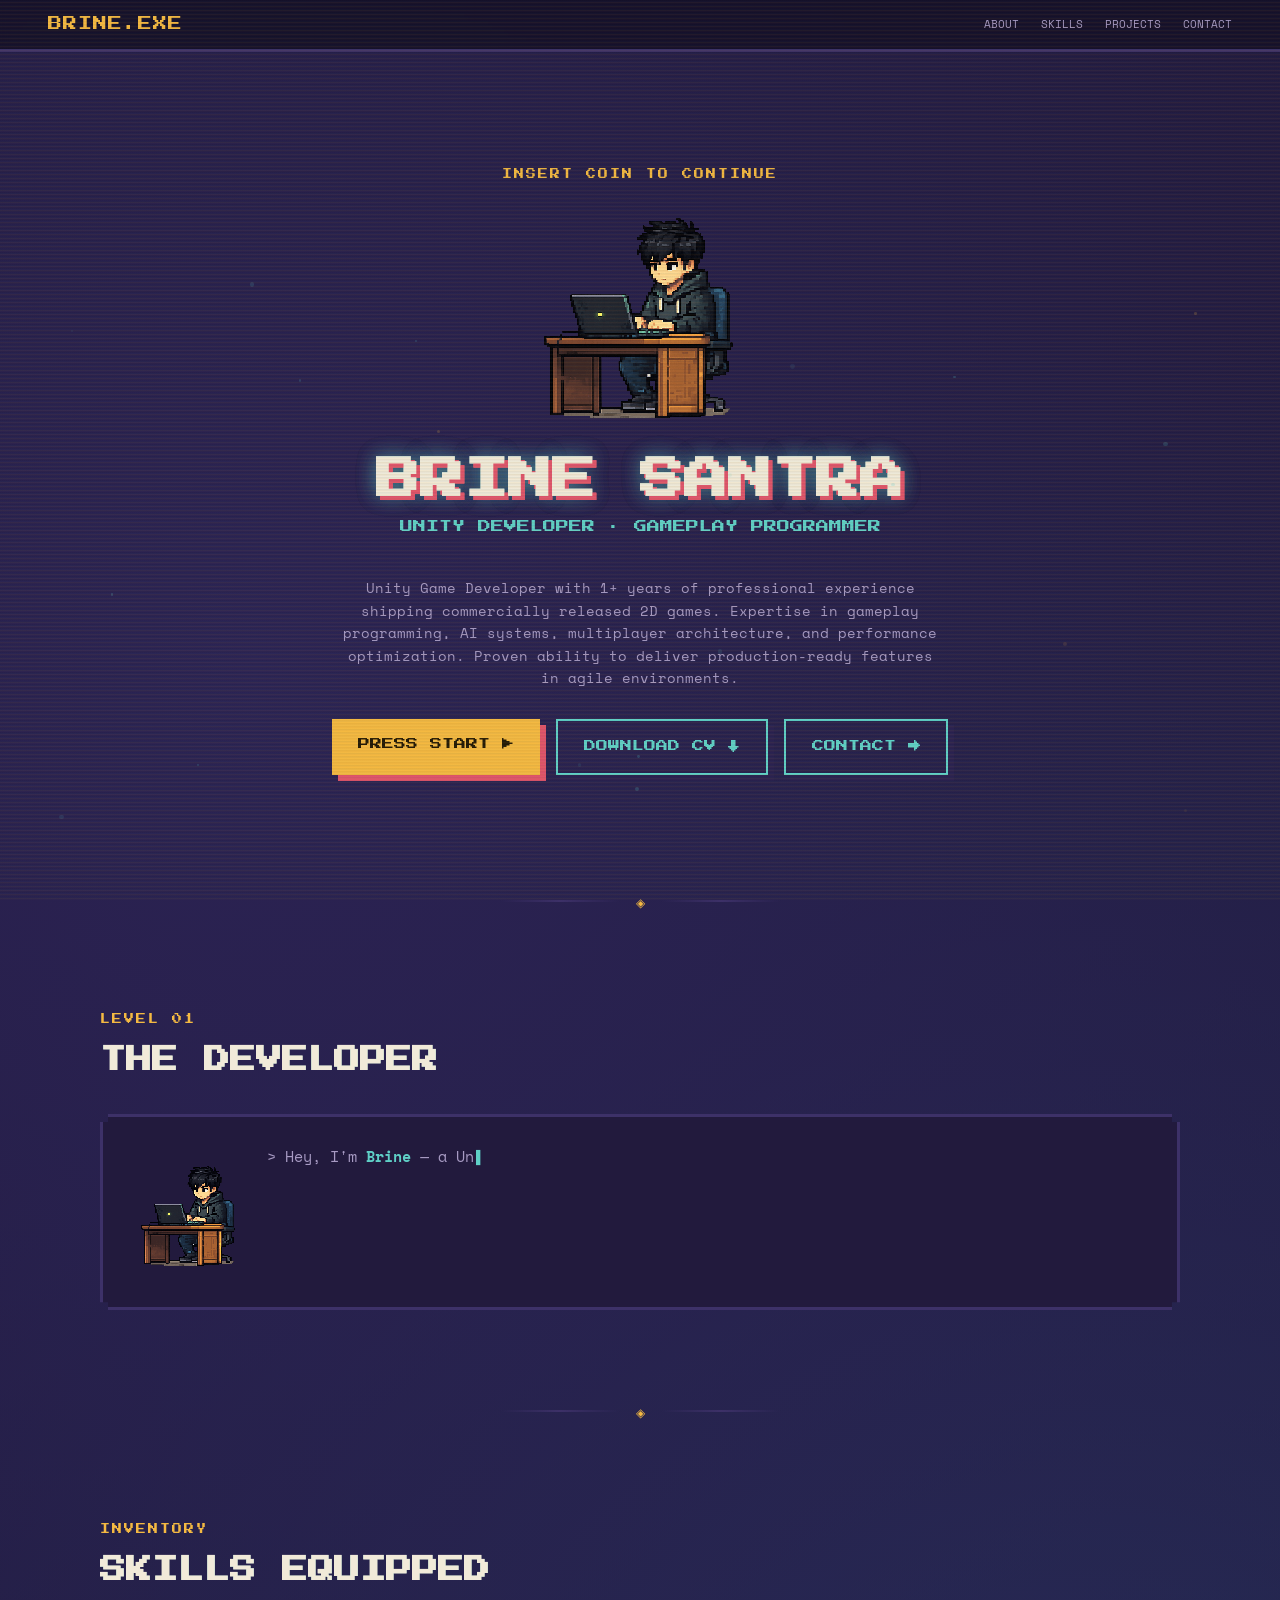
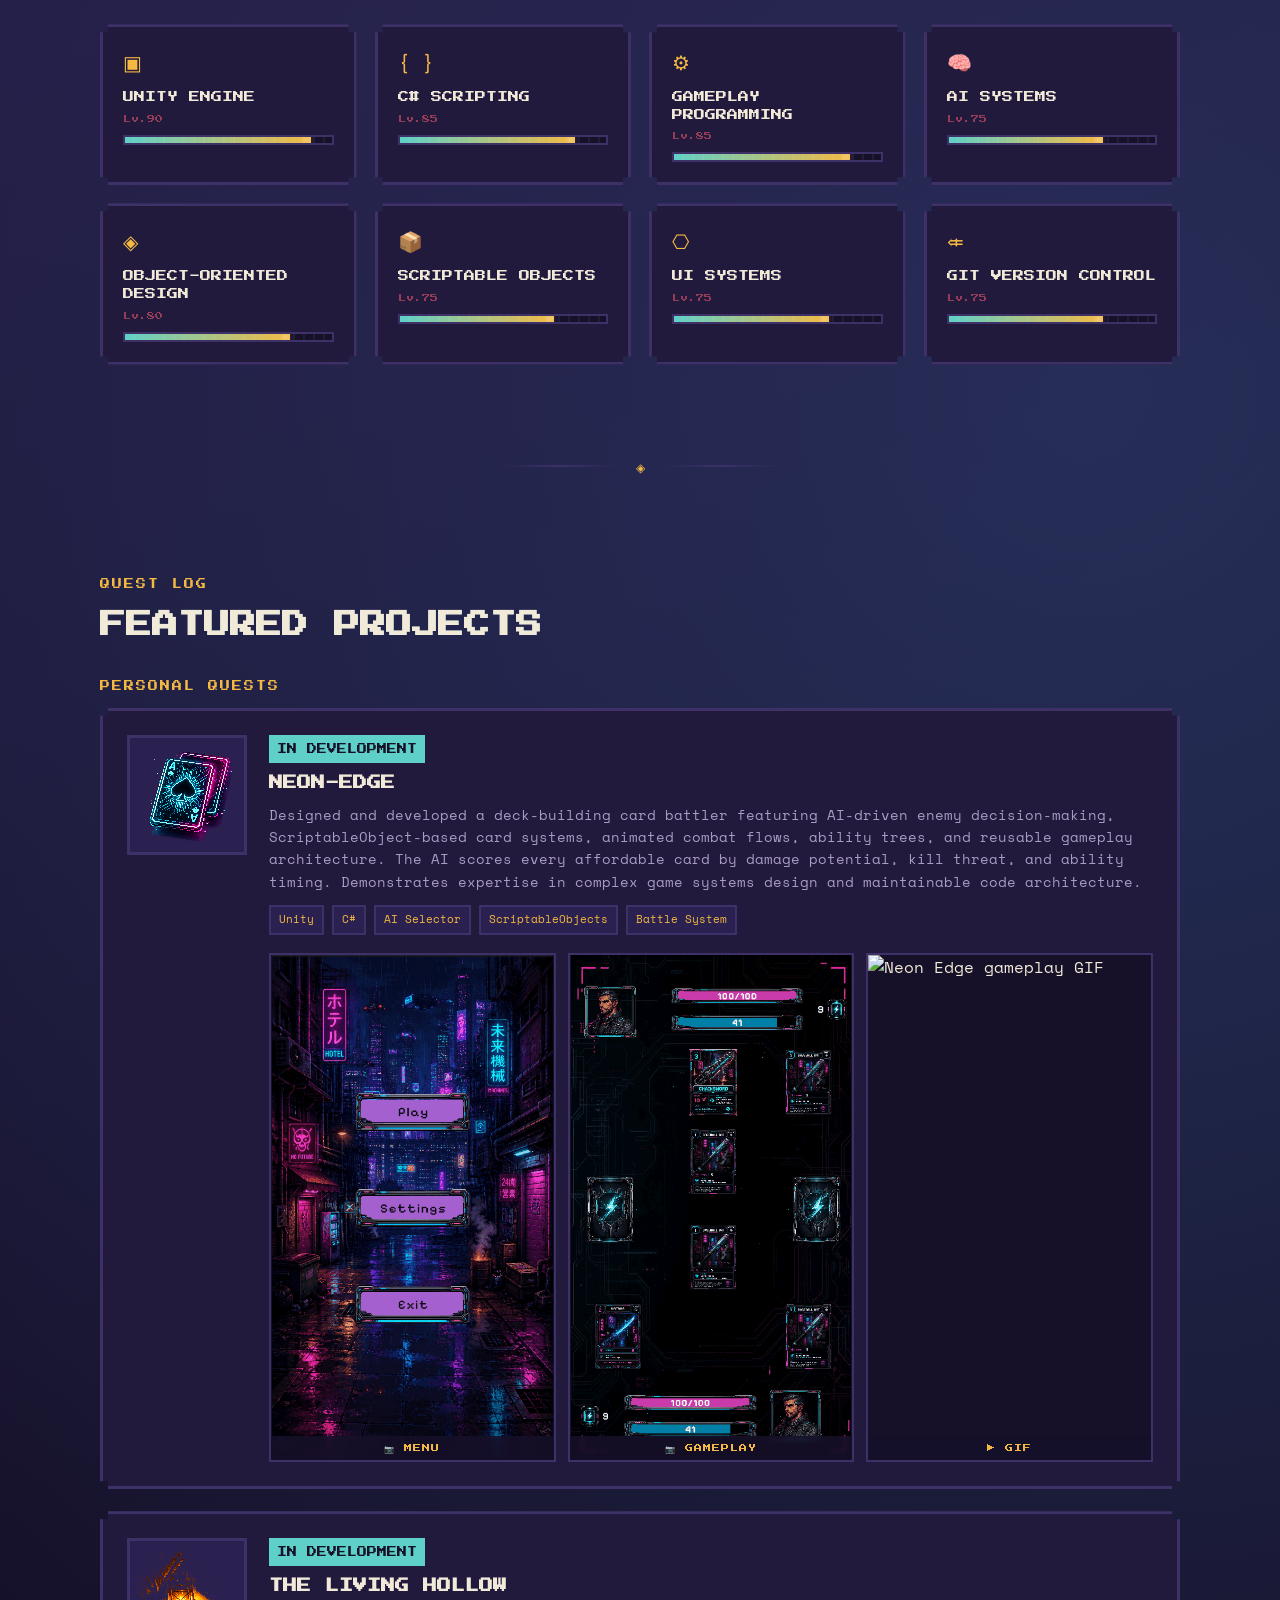
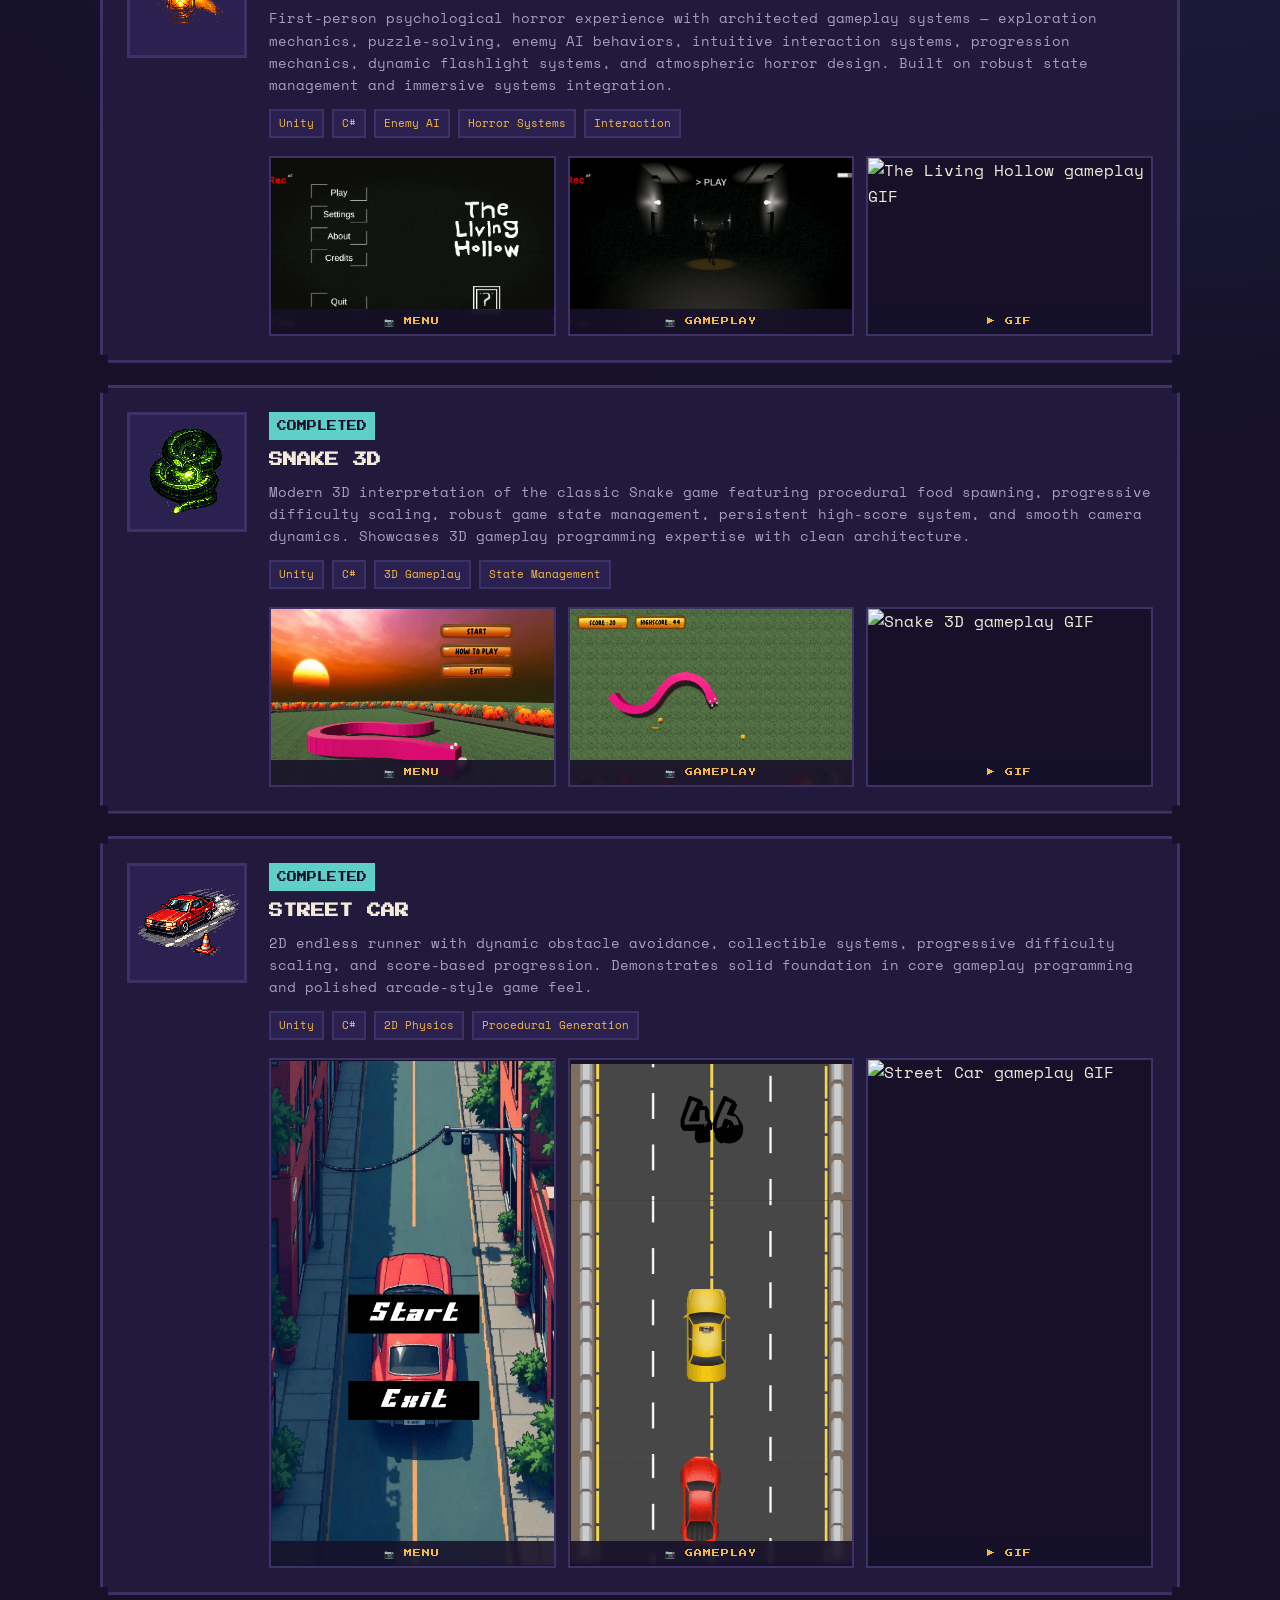
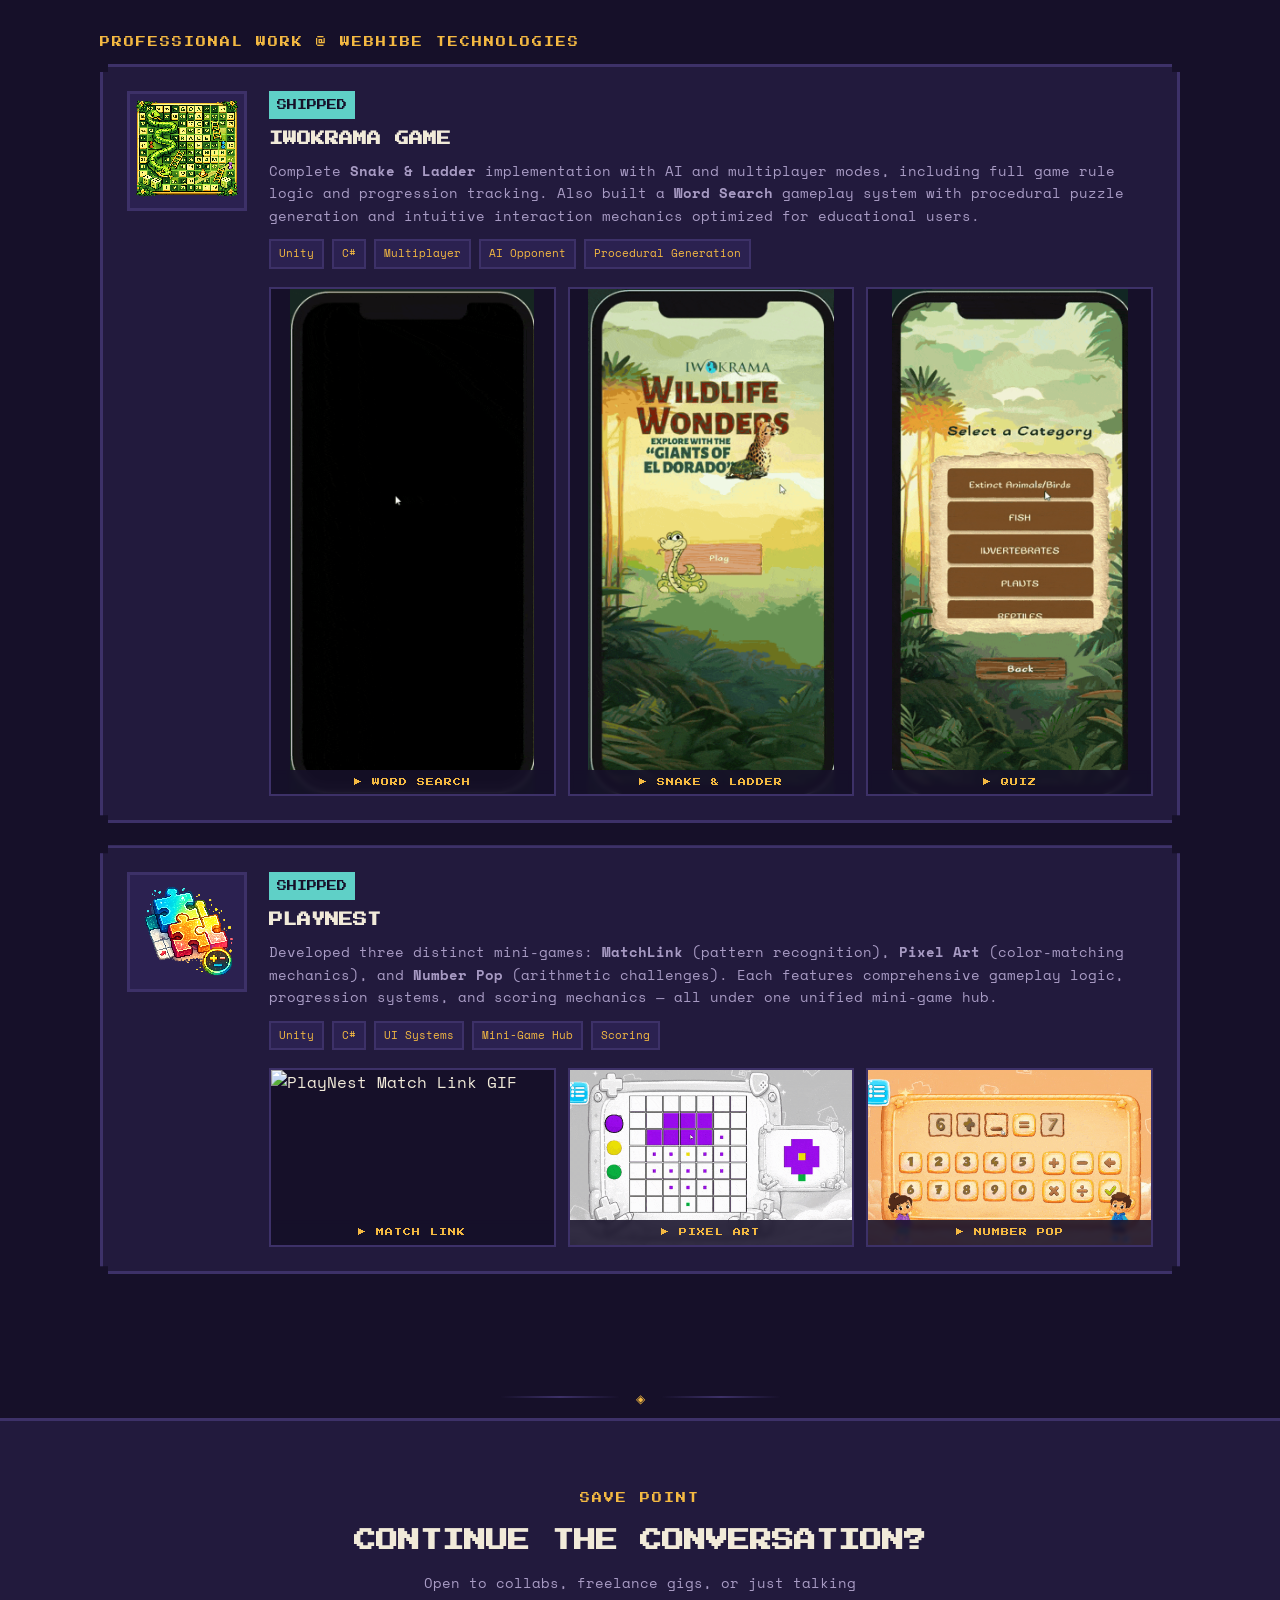
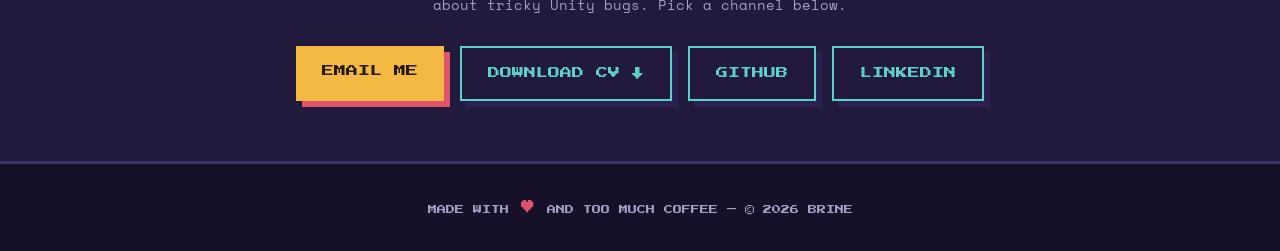
==== commit aa161f14: "Update index.html" ====
--- a/index.html
+++ b/index.html
@@ -149,7 +149,7 @@
   <span class="section-divider__line"></span>
 </div>
 
-<section id="quests" data-reveal>
+<section id="quests">
   <div class="container">
     <p class="section__eyebrow pixel-font">QUEST LOG</p>
     <h2 class="section__title pixel-font"><span class="glitch neon-hover" data-text="FEATURED PROJECTS">FEATURED PROJECTS</span></h2>
--- a/style.css
+++ b/style.css
@@ -440,23 +440,25 @@
 }
 
 /* ── Reveal Animations ───────────────────────────────────────────── */
-[data-reveal]{
+/* Content is visible by default (no-JS fallback).
+   Only hidden when JS confirms it can animate — see initReveal() */
+.js-enabled [data-reveal]{
   opacity:0;
   transform:none;
   transition:opacity 0.6s cubic-bezier(0.22, 1, 0.36, 1),
               transform 0.6s cubic-bezier(0.22, 1, 0.36, 1);
 }
-[data-reveal].revealed{
+.js-enabled [data-reveal].revealed{
   opacity:1;
   transform:translateY(0);
 }
 
-[data-reveal-stagger] > *{
+.js-enabled [data-reveal-stagger] > *{
   opacity:0;
   transform:translateY(20px);
   transition:opacity 0.5s ease, transform 0.5s ease;
 }
-[data-reveal].revealed [data-reveal-stagger] > *{
+.js-enabled [data-reveal].revealed [data-reveal-stagger] > *{
   opacity:1;
   transform:translateY(0);
 }
@@ -670,23 +672,21 @@
 .quest__gallery-item img{
   width:100%; height:100%; object-fit:cover;
   display:block;
-  opacity:0;
-  transition:opacity 0.4s ease, filter 0.3s;
-}
-.quest__gallery-item.loaded img{
-  opacity:1;
+  transition:filter 0.3s;
 }
 .quest__gallery-item:hover img{
   filter:brightness(1.1);
 }
 
 /* ── Pixel Loading Animation ───────────────────────────────────────── */
+/* Loader auto-fades after 3s even without JS — graceful degradation */
 .quest__gallery-item::before{
   content:'';
   position:absolute; inset:0; z-index:2;
   background:var(--bg-deep);
   display:flex; align-items:center; justify-content:center;
-  transition:opacity 0.4s ease;
+  animation:loader-fadeout 3.5s ease forwards;
+  pointer-events:none;
 }
 .quest__gallery-item::after{
   content:'';
@@ -700,7 +700,12 @@
     100% calc(100% - 2px), calc(100% - 2px) calc(100% - 2px), calc(100% - 2px) 100%,
     2px 100%, 2px calc(100% - 2px), 0 calc(100% - 2px)
   );
-  animation:pixel-load 0.9s ease-in-out infinite;
+  animation:loader-fadeout 3.5s ease forwards, pixel-load 0.9s ease-in-out 3.5s;
+}
+@keyframes loader-fadeout{
+  0%{opacity:1;}
+  70%{opacity:1;}
+  100%{opacity:0; pointer-events:none;}
 }
 @keyframes pixel-load{
   0%,100%{
@@ -719,51 +724,15 @@
     box-shadow:0 0 0 0 rgba(224,84,107,0.2);
   }
 }
+/* When JS marks as loaded — dismiss loader immediately */
 .quest__gallery-item.loaded::before,
 .quest__gallery-item.loaded::after{
+  animation:none;
   opacity:0;
   pointer-events:none;
 }
 .quest__gallery-item .quest__gallery-label{
   z-index:4;
-}
-
-/* ── Quest Thumb Loading ────────────────────────────────────────────── */
-.quest__thumb{
-  position:relative;
-}
-.quest__thumb img{
-  opacity:0;
-  transition:opacity 0.4s ease;
-}
-.quest__thumb.loaded img{
-  opacity:1;
-}
-.quest__thumb::before{
-  content:'';
-  position:absolute; inset:0; z-index:1;
-  background:var(--bg-panel-2);
-  display:flex; align-items:center; justify-content:center;
-  transition:opacity 0.4s ease;
-}
-.quest__thumb::after{
-  content:'';
-  position:absolute; top:50%; left:50%; z-index:2;
-  width:16px; height:16px;
-  margin:-8px 0 0 -8px;
-  background:var(--accent-gold);
-  clip-path:polygon(
-    0 2px, 2px 2px, 2px 0,
-    calc(100% - 2px) 0, calc(100% - 2px) 2px, 100% 2px,
-    100% calc(100% - 2px), calc(100% - 2px) calc(100% - 2px), calc(100% - 2px) 100%,
-    2px 100%, 2px calc(100% - 2px), 0 calc(100% - 2px)
-  );
-  animation:pixel-load 0.9s ease-in-out infinite;
-}
-.quest__thumb.loaded::before,
-.quest__thumb.loaded::after{
-  opacity:0;
-  pointer-events:none;
 }
 .quest__gallery-label{
   position:absolute; bottom:0; left:0; right:0;
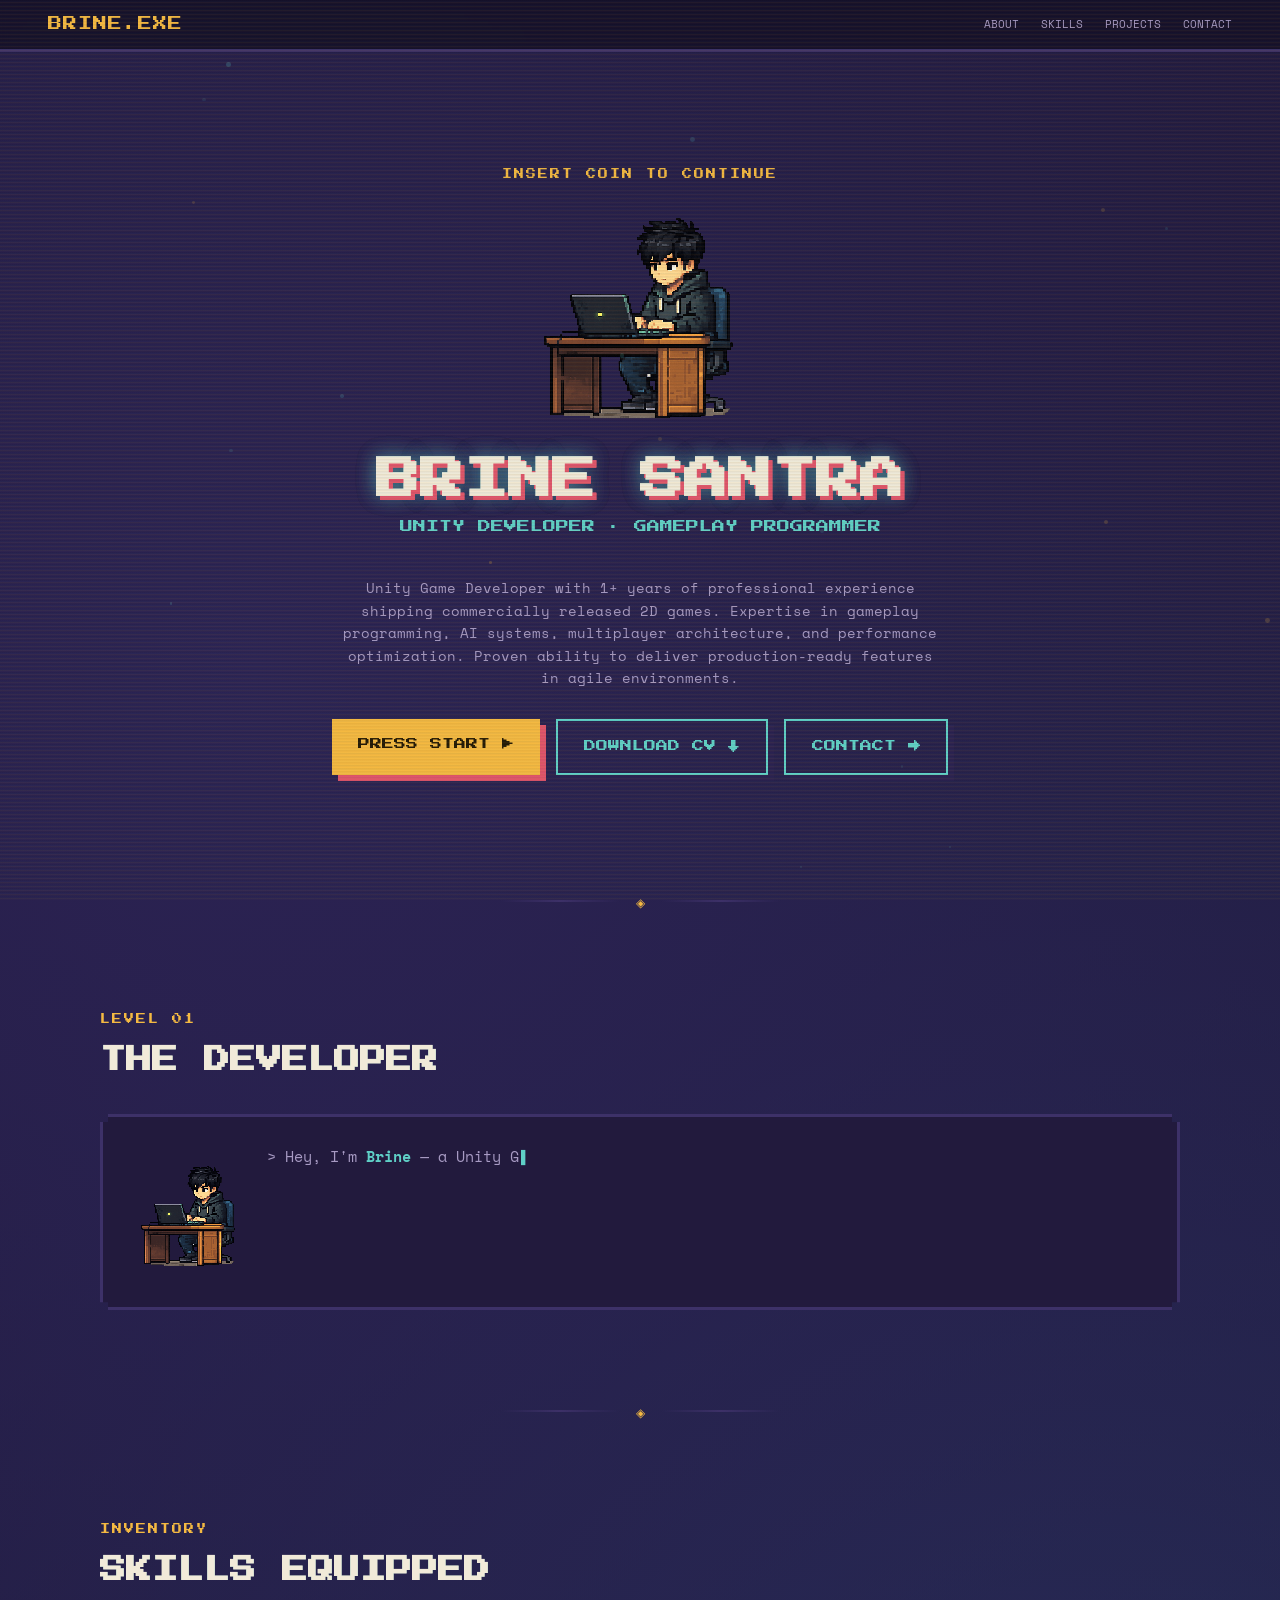
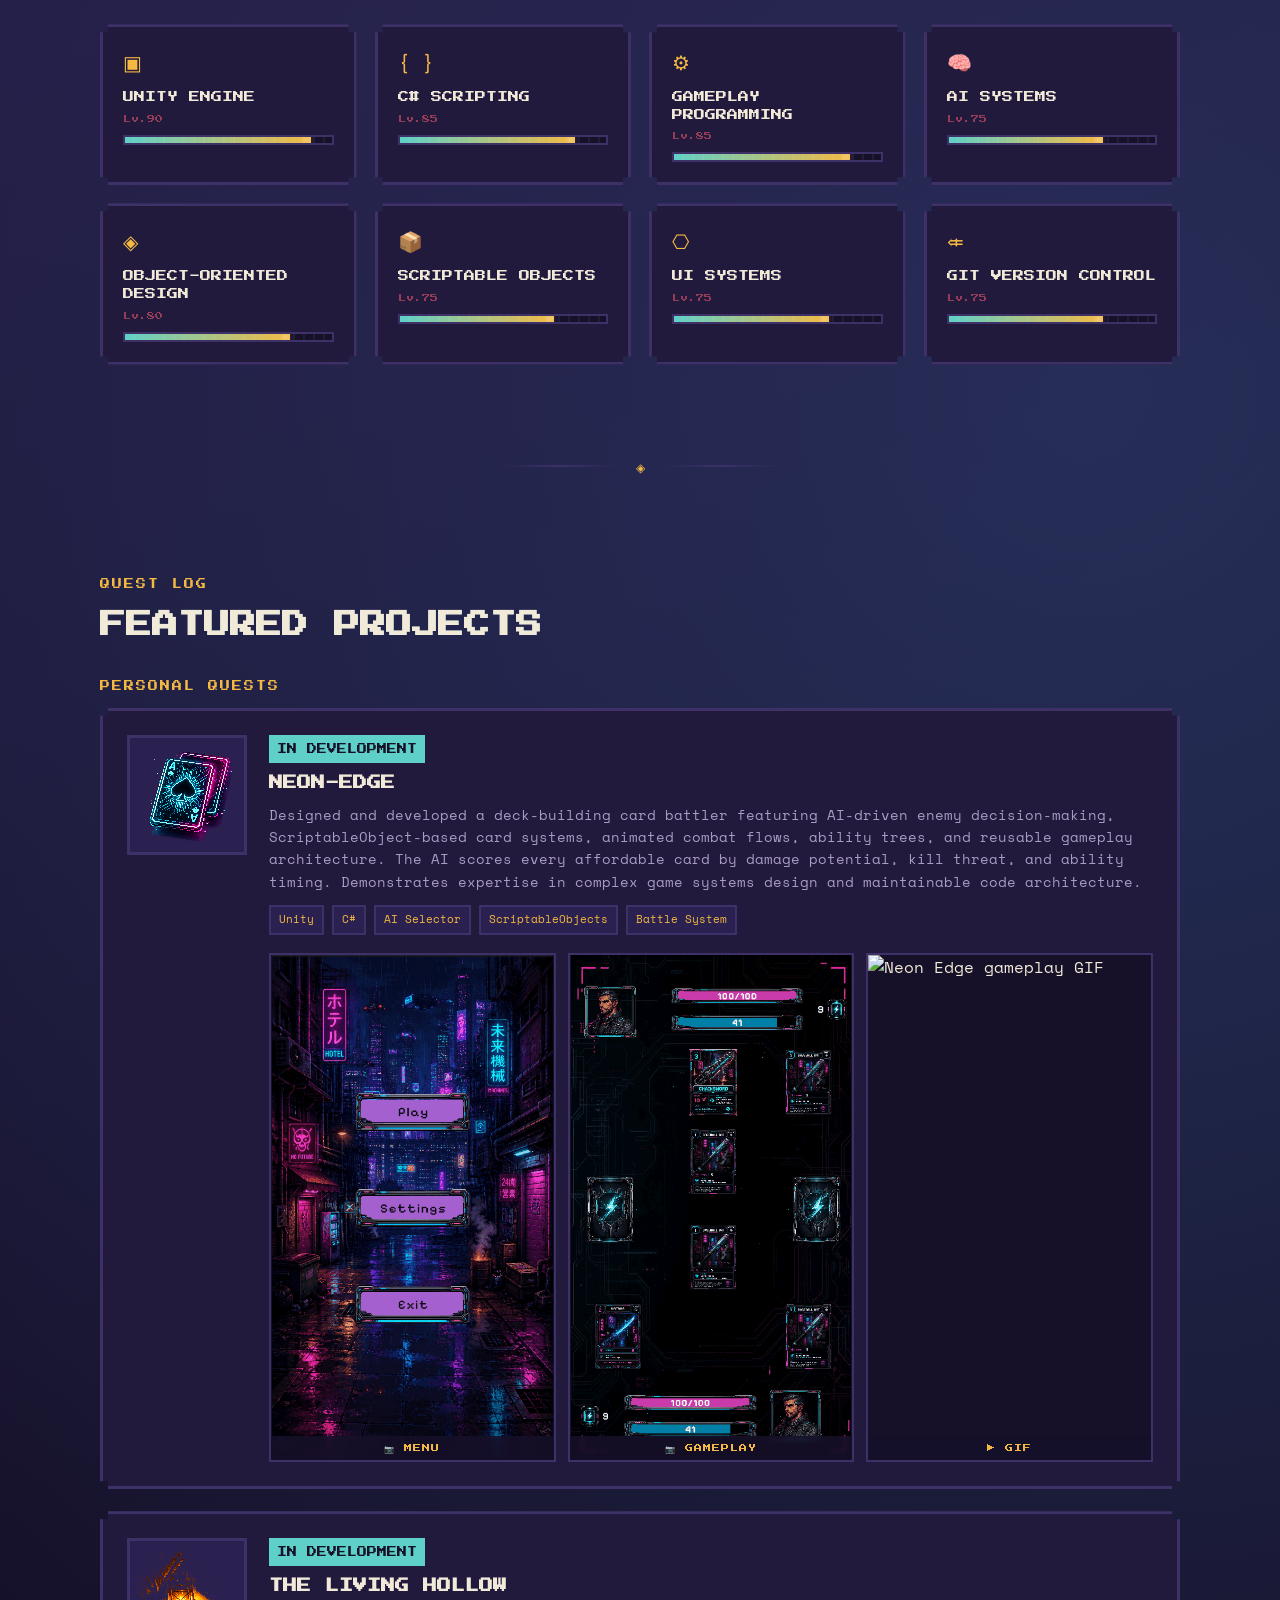
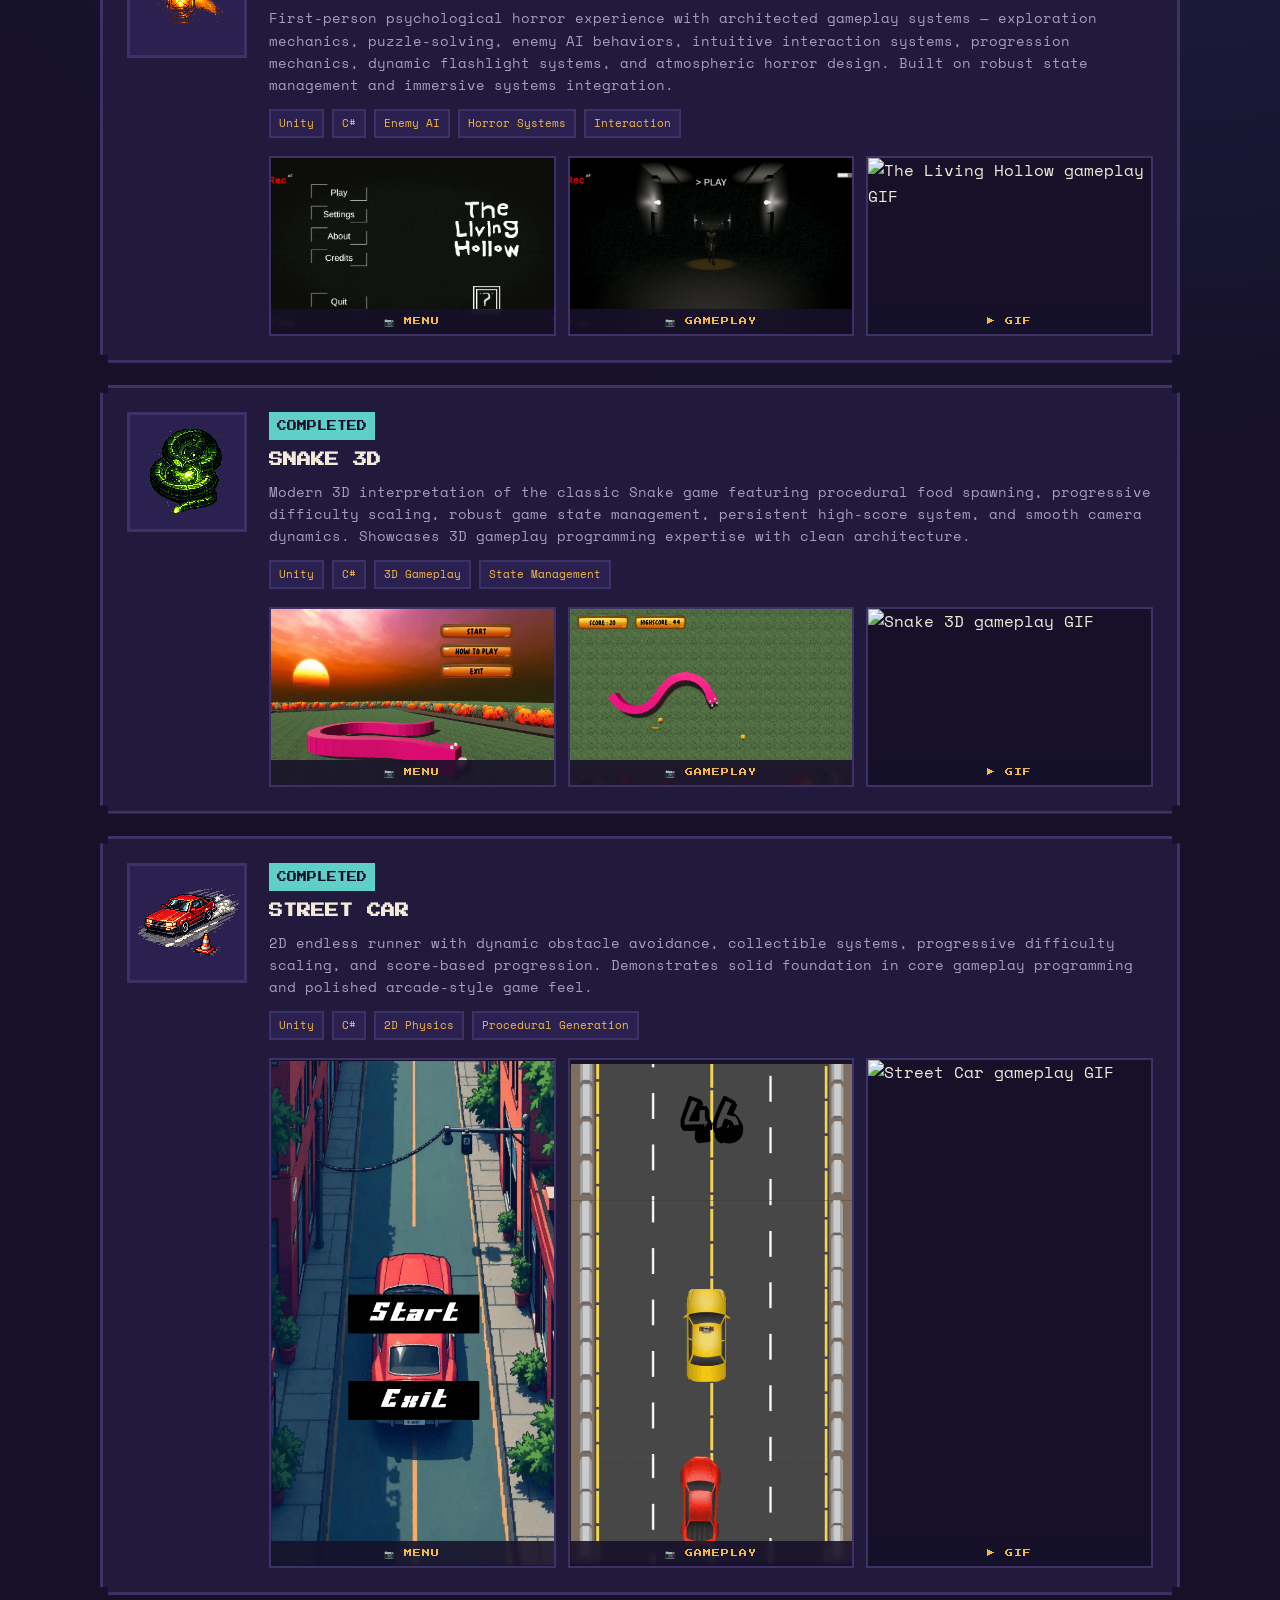
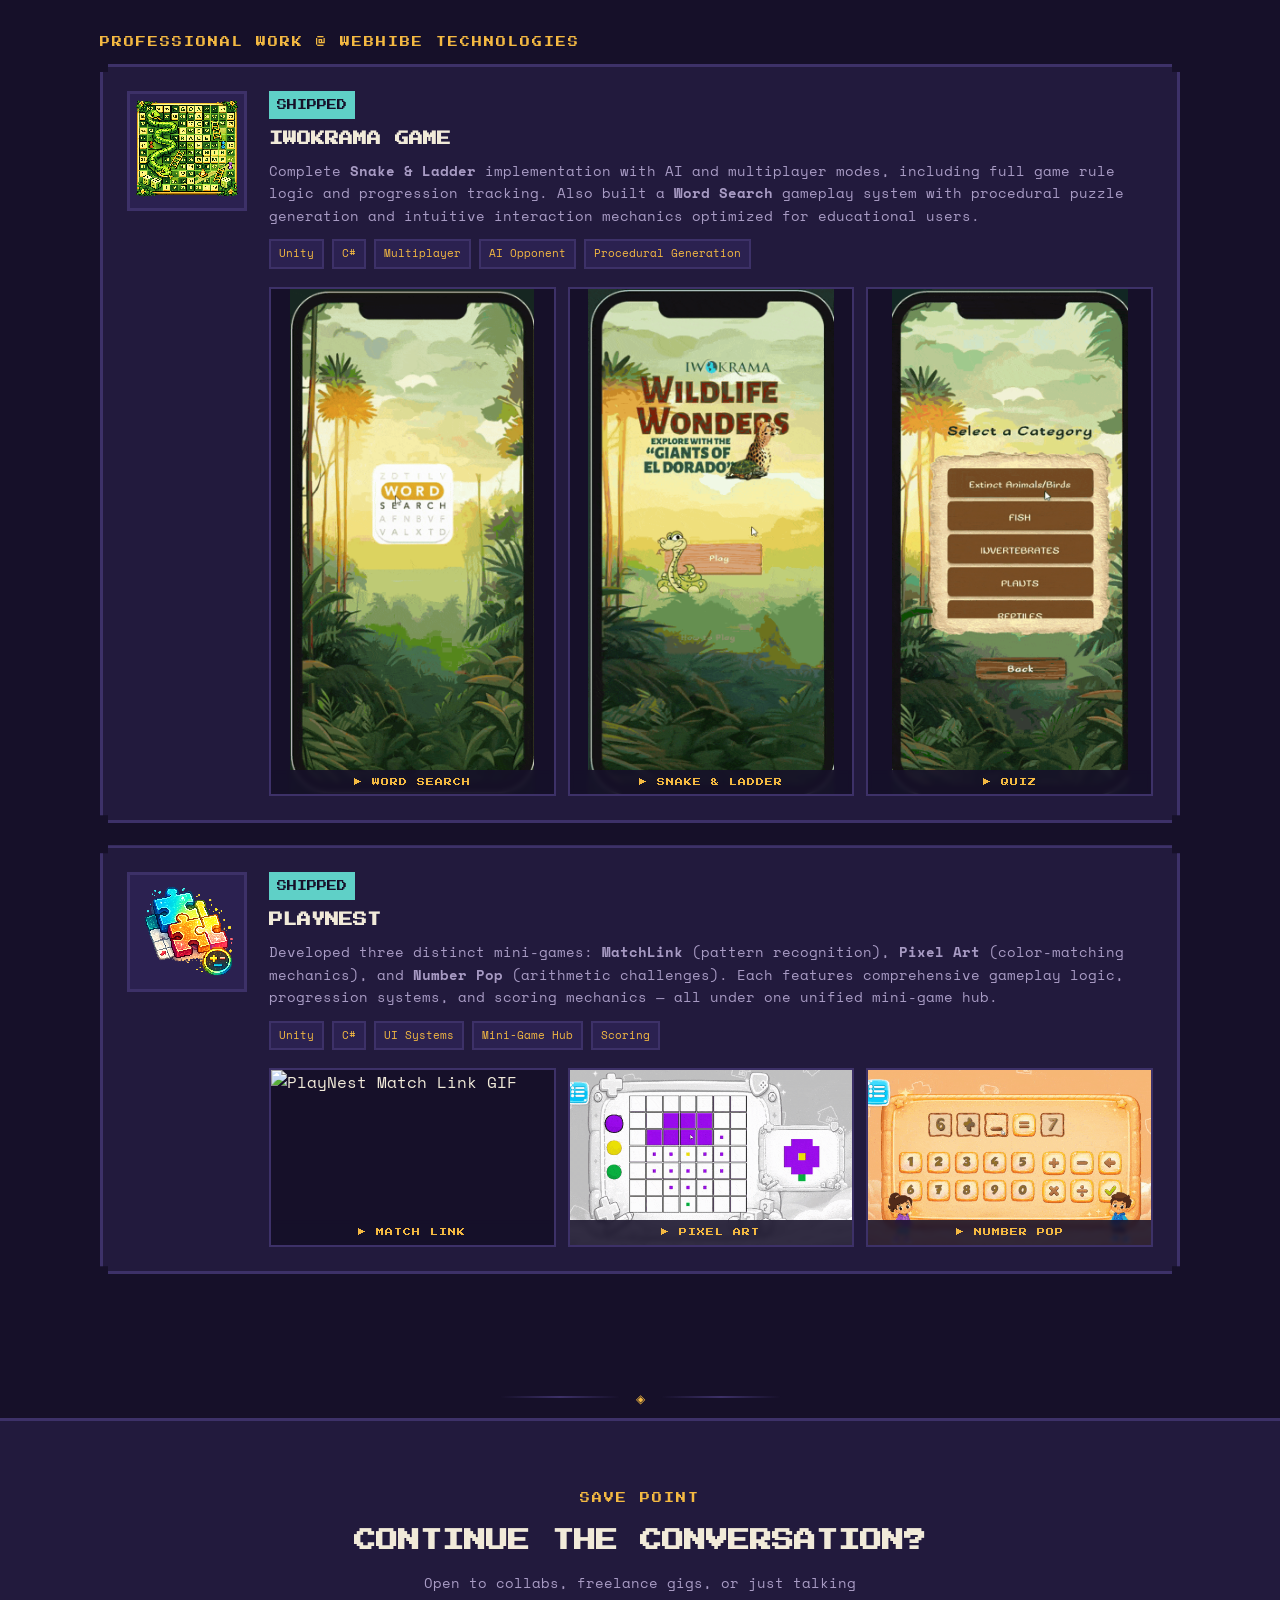
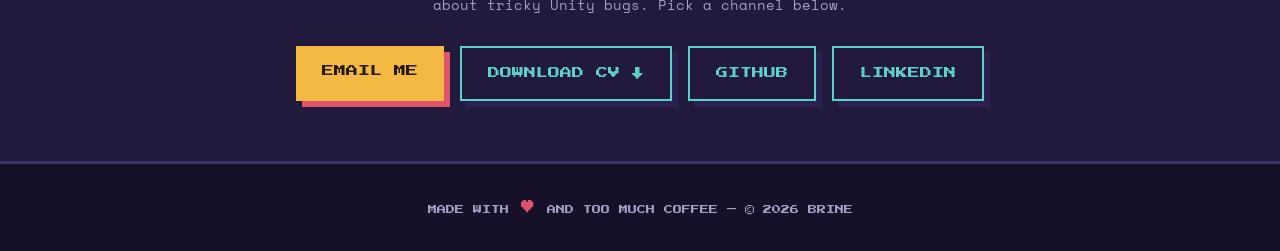
==== commit 545cfe04: "updating resume pdf" ====
--- a/index.html
+++ b/index.html
@@ -345,4 +345,4 @@
 <script src="script.js"></script>
 
 </body>
-</html>
+</html>
